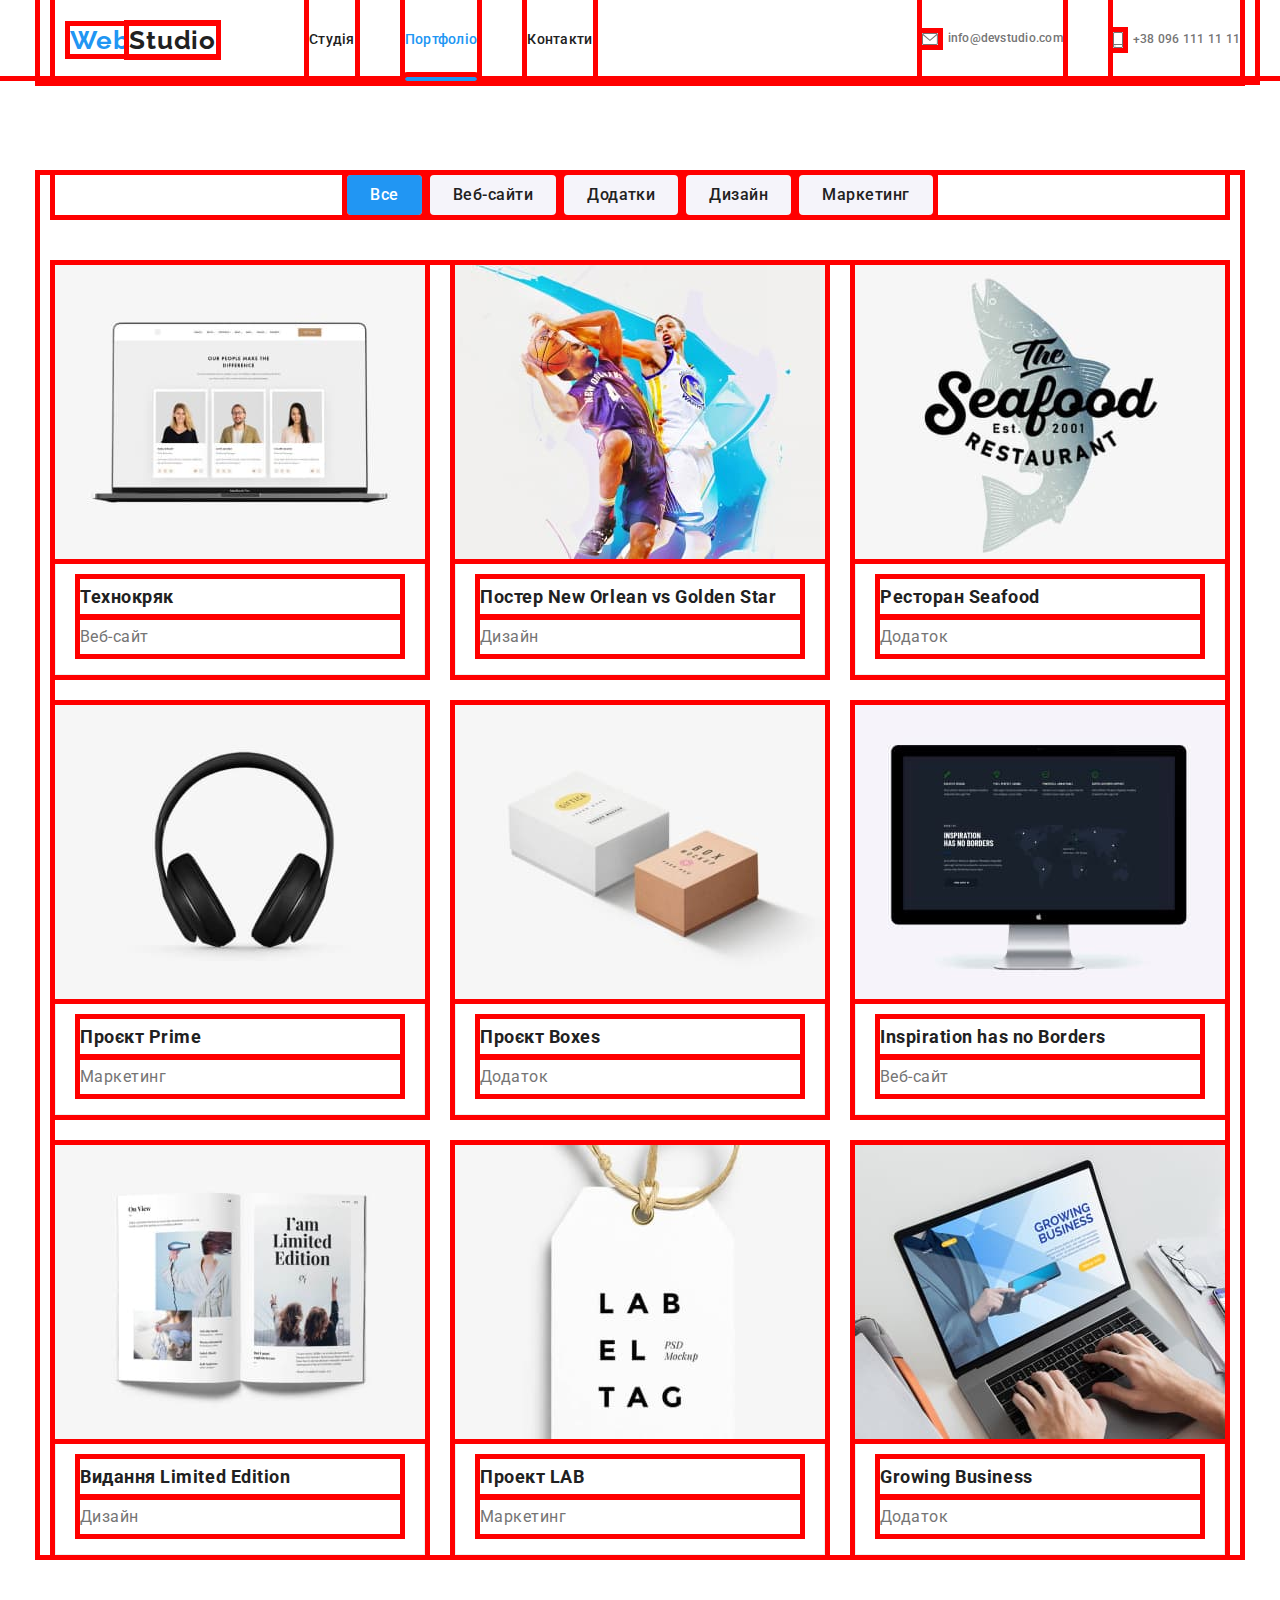
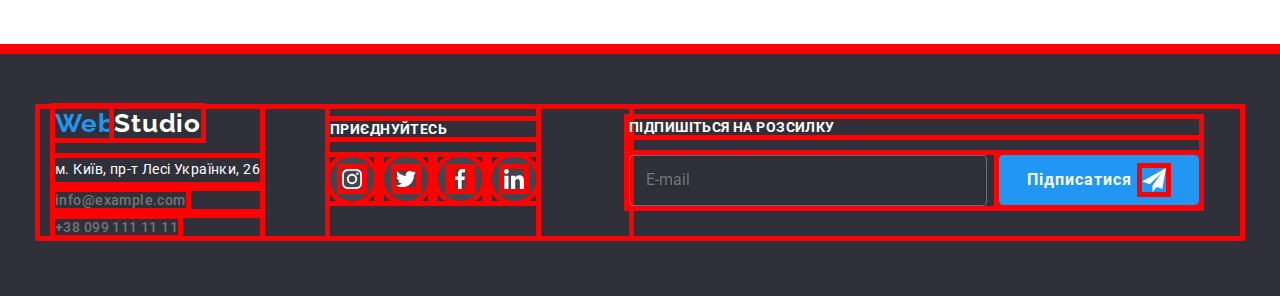
==== portfolio.html @ 0d98d041 "styles" ====
<!DOCTYPE html>
<html lang="uk">

<head>
  <meta charset="UTF-8" />
  <meta http-equiv="X-UA-Compatible" content="IE=edge" />
  <meta name="viewport" content="width=device-width, initial-scale=1.0" />
  <title>Portfolio</title>
  <link href="https://fonts.googleapis.com/css2?family=Raleway:wght@700&family=Roboto:wght@400;500;700;900&display=swap"
    rel="stylesheet" />
  <link rel="stylesheet"
    href="https://cdnjs.cloudflare.com/ajax/libs/modern-normalize/1.1.0/modern-normalize.min.css" />
  <link rel="stylesheet" href="./css/main.min.css" />
</head>

<body>
  <header class="header">
    <div class="header__container ">
      <a class="header__logo" href="/">Web<span class="header__logo header__logo--styles">Studio</span></a>
      <nav class="nav">
        <ul class="nav__list">
          <li class="nav__item">
            <a class="nav__link" href="index.html">Студія</a>
          </li>
          <li class="nav__item">
            <a class="nav__link nav__link--current" href="portfolio.html"> Портфоліо</a>
          </li>
          <li class="nav__item"><a class="nav__link" href="#">Контакти</a></li>
        </ul>
      </nav>
      <ul class="contacts__list">
        <li class="contacts__item">
          <a class="contacts__link" href="mailto:info@devstudio.com">
            <svg class="contacts__icon-envelope">
              <use href="./images/icons.svg#envelope"></use>
            </svg>
            info@devstudio.com</a>
        </li>
        <li class="contacts__item">
          <a class="contacts__link" href="tel:+380961111111">
            <svg class="contacts__icon-smartphone">
              <use href="./images/icons.svg#smartphone"></use>
            </svg>+38 096 111 11 11</a>
        </li>
      </ul>
    </div>
  </header>
  <main>
    <!-- portfolio -->
    <section class="portfolio ">
      <div class="portfolio__container">
        <h1 class="visually-hidden">portfolio</h1>
        <ul class="portfolio-btn__list">
          <li class="portfolio-btn__item">
            <button class="portfolio-btn portfolio-btn--current" type="button">Все</button>
          </li>
          <li class="portfolio-btn__item">
            <button class="portfolio-btn" type="button">Веб-сайти</button>
          </li>
          <li class="portfolio-btn__item">
            <button class="portfolio-btn" type="button">Додатки</button>
          </li>
          <li class="portfolio-btn__item">
            <button class="portfolio-btn" type="button">Дизайн</button>
          </li>
          <li class="portfolio-btn__item">
            <button class="portfolio-btn" type="button">Маркетинг</button>
          </li>
        </ul>

        <ul class="portfolio__group">
          <li class="portfolio__bg">
            <div class="overlay">
              <img class="overlay__img" src="images/portfolio/1.jpg" alt="website layout" width="370" height="294" />
              <p class="overlay__text">Ресурс пропонує комплексні пропозиції з різним рівнем функціоналу та сервісів.
                Все
                це дозволить
                відвідувачу отримати
                вичерпні відомості про компанію чи приватну особу.</p>
            </div>
            <div class="portfolio__wrapper">
              <h2 class="portfolio__title">Технокряк</h2>
              <p class="portfolio__subtitle">Веб-сайт</p>
            </div>
          </li>
          <li class="portfolio__bg">
            <div class="overlay">
              <img class="overlay__img" src="images/portfolio/2.jpg" alt="website layout" width="370" height="294" />
              <p class="overlay__text">Ресурс пропонує комплексні пропозиції з різним рівнем функціоналу та сервісів.
                Все
                це дозволить
                відвідувачу отримати
                вичерпні відомості про компанію чи приватну особу.</p>
            </div>
            <div class="portfolio__wrapper">
              <h2 class="portfolio__title">Постер New Orlean vs Golden Star</h2>
              <p class="portfolio__subtitle">Дизайн</p>
            </div>
          </li>
          <li class="portfolio__bg">
            <div class="overlay">
              <img class="overlay__img" src="images/portfolio/3.jpg" alt="website layout" width="370" height="294" />
              <p class="overlay__text">Ресурс пропонує комплексні пропозиції з різним рівнем функціоналу та сервісів.
                Все
                це дозволить
                відвідувачу отримати
                вичерпні відомості про компанію чи приватну особу.</p>
            </div>
            <div class="portfolio__wrapper">
              <h2 class="portfolio__title">Ресторан Seafood</h2>
              <p class="portfolio__subtitle">Додаток</p>
            </div>
          </li>
          <li class="portfolio__bg">
            <div class="overlay">
              <img class="overlay__img" src="images/portfolio/4.jpg" alt="website layout" width="370" height="294" />
              <p class="overlay__text">Ресурс пропонує комплексні пропозиції з різним рівнем функціоналу та сервісів.
                Все
                це дозволить
                відвідувачу отримати
                вичерпні відомості про компанію чи приватну особу.</p>
            </div>

            <div class="portfolio__wrapper">
              <h2 class="portfolio__title">Проєкт Prime</h2>
              <p class="portfolio__subtitle">Маркетинг</p>
            </div>
          </li>
          <li class="portfolio__bg">
            <div class="overlay">
              <img class="overlay__img" src="images/portfolio/5.jpg" alt="website layout" width="370" height="294" />
              <p class="overlay__text">Ресурс пропонує комплексні пропозиції з різним рівнем функціоналу та сервісів.
                Все
                це дозволить
                відвідувачу отримати
                вичерпні відомості про компанію чи приватну особу.</p>
            </div>
            <div class="portfolio__wrapper">
              <h2 class="portfolio__title">Проєкт Boxes</h2>
              <p class="portfolio__subtitle">Додаток</p>
            </div>
          </li>
          <li class="portfolio__bg">
            <div class="overlay">
              <img class="overlay__img" src="images/portfolio/6.jpg" alt="website layout" width="370" height="294" />
              <p class="overlay__text">Ресурс пропонує комплексні пропозиції з різним рівнем функціоналу та сервісів.
                Все
                це дозволить
                відвідувачу отримати
                вичерпні відомості про компанію чи приватну особу.</p>
            </div>
            <div class="portfolio__wrapper">
              <h2 class="portfolio__title">Inspiration has no Borders</h2>
              <p class="portfolio__subtitle">Веб-сайт</p>
            </div>
          </li>
          <li class="portfolio__bg">
            <div class="overlay">
              <img class="overlay__img" src="images/portfolio/7.jpg" alt="website layout" width="370" height="294" />
              <p class="overlay__text">Ресурс пропонує комплексні пропозиції з різним рівнем функціоналу та сервісів.
                Все
                це дозволить
                відвідувачу отримати
                вичерпні відомості про компанію чи приватну особу.</p>
            </div>
            <div class="portfolio__wrapper">
              <h2 class="portfolio__title">Видання Limited Edition</h2>
              <p class="portfolio__subtitle">Дизайн</p>
            </div>
          </li>
          <li class="portfolio__bg">
            <div class="overlay">
              <img class="overlay__img" src="images/portfolio/8.jpg" alt="website layout" width="370" height="294" />
              <p class="overlay__text">Ресурс пропонує комплексні пропозиції з різним рівнем функціоналу та сервісів.
                Все
                це дозволить
                відвідувачу отримати
                вичерпні відомості про компанію чи приватну особу.</p>
            </div>
            <div class="portfolio__wrapper">
              <h2 class="portfolio__title">Проект LAB</h2>
              <p class="portfolio__subtitle">Маркетинг</p>
            </div>
          </li>
          <li class="portfolio__bg">
            <div class="overlay">
              <img class="overlay__img" src="images/portfolio/9.jpg" alt="website layout" width="370" height="294" />
              <p class="overlay__text">Ресурс пропонує комплексні пропозиції з різним рівнем функціоналу та сервісів.
                Все
                це дозволить
                відвідувачу отримати
                вичерпні відомості про компанію чи приватну особу.</p>
            </div>
            <div class="portfolio__wrapper">
              <h2 class="portfolio__title">Growing Business</h2>
              <p class="portfolio__subtitle">Додаток</p>
            </div>
          </li>
        </ul>
      </div>
    </section>
  </main>
  <!-- footer -->
  <footer class="footer">
    <div class="footer__container">
      <div class="footer__tablet">
        <div class="footer__group">
          <a class="footer__logo" href="/">Web<span class="footer__logo footer__logo--styles">Studio</span></a>

          <address class="footer__address">м. Київ, пр-т Лесі Українки, 26</address>

          <ul class="footer-contacts__list">
            <li class="footer-contacts__item">
              <a class="footer-contacts__link" href="mailto:info@example.com">info@example.com</a>
            </li>
            <li class="footer-contacts__item">
              <a class="footer-contacts__link" href="tel:+380991111111">+38 099 111 11 11</a>
            </li>
          </ul>
        </div>

        <div class="footer__socials-group">
          <h2 class="footer__socials-title">приєднуйтесь</h2>

          <ul class="footer-socials__list">
            <li class="footer-socials__item">
              <a class="footer-social__link" href="" target="_blank" rel="noopener noreferrer" aria-label="instagram">
                <svg class="footer-social__icon">
                  <use href="./images/icons.svg#instagram"></use>
                </svg></a>
            </li>
            <li class="footer-socials__item">
              <a class="footer-social__link" href="" target="_blank" rel="noopener noreferrer" aria-label="twitter"><svg
                  class="footer-social__icon">
                  <use href="./images/icons.svg#twitter"></use>
                </svg></a>
            </li>
            <li class="footer-socials__item">
              <a class="footer-social__link" href="" target="_blank" rel="noopener noreferrer" aria-label="facebook">
                <svg class="footer-social__icon">
                  <use href="./images/icons.svg#facebook"></use>
                </svg></a>
            </li>
            <li class="footer-socials__item">
              <a class="footer-social__link" href="" target="_blank" rel="noopener noreferrer" aria-label="linkedin">
                <svg class="footer-social__icon">
                  <use href="./images/icons.svg#linkedin"></use>
                </svg></a>
            </li>
          </ul>
        </div>
      </div>
      <!-- footer-form-group -->
      <div class="footer-form__group">
        <h2 class="footer-form__title">Підпишіться на розсилку</h2>
        <form class="footer-form">
          <input class="footer-form__email" type="text" placeholder="E-mail">
          <div class="footer-form-btn__tablet">
            <button class="footer-form__btn" type="submit">Підписатися <svg class="footer-form__btn-icon">
                <use href="./images/icons.svg#send"></use>
              </svg></button>
          </div>
        </form>
      </div>
    </div>
  </footer>
  <script src="./js/modal.js"></script>
  <!-- <script src="./js/mobile-menu.js"></script> -->
</body>

</html>
---- css/main.min.css ----
:root{--main-font: "Roboto", sans-serif;--secondary-font: "Raleway", sans-serif;--white-color: #fff;--main-txt-color: #212121;--accent-color: #2196f3;--grey-color: #757575;--darkblue-background-color: #2f303a;--lightdrey-background-color: #f5f4fa;--border-color: #ececec;--border-cart-color: #eeeeee;--btn-background-color: #188ce8;--animation-hover: 250ms cubic-bezier(0.4, 0, 0.2, 1)}.visually-hidden{position:absolute;white-space:nowrap;width:1px;height:1px;overflow:hidden;border:0;padding:0;clip:rect(0 0 0 0);-webkit-clip-path:inset(50%);clip-path:inset(50%);margin:-1px}@-webkit-keyframes move{0%{-webkit-transform:translatex(-600px);transform:translatex(-600px)}100%{-webkit-transform:translatex(0);transform:translatex(0)}}@keyframes move{0%{-webkit-transform:translatex(-600px);transform:translatex(-600px)}100%{-webkit-transform:translatex(0);transform:translatex(0)}}@-webkit-keyframes animateY{0%{opacity:.5;-webkit-transform:translateY(-220px);transform:translateY(-220px)}50%{opacity:.7;-webkit-transform:translateY(-5px);transform:translateY(-5px)}100%{opacity:1;-webkit-transform:translateY(0);transform:translateY(0)}}@keyframes animateY{0%{opacity:.5;-webkit-transform:translateY(-220px);transform:translateY(-220px)}50%{opacity:.7;-webkit-transform:translateY(-5px);transform:translateY(-5px)}100%{opacity:1;-webkit-transform:translateY(0);transform:translateY(0)}}@-webkit-keyframes fade-in{0%{opacity:.3;-webkit-transform:translateY(300px) scale(0.3);transform:translateY(300px) scale(0.3)}100%{opacity:1;-webkit-transform:translatey(0) scale(1);transform:translatey(0) scale(1)}}@keyframes fade-in{0%{opacity:.3;-webkit-transform:translateY(300px) scale(0.3);transform:translateY(300px) scale(0.3)}100%{opacity:1;-webkit-transform:translatey(0) scale(1);transform:translatey(0) scale(1)}}@media screen and (min-width: 480px){.portfolio,.clients,.team,.cart,.feature,.hero{padding:60px 0}}@media screen and (min-width: 768px){.portfolio,.clients,.team,.cart,.feature,.hero{padding:60px 0}}@media screen and (min-width: 1200px){.portfolio,.clients,.team,.cart,.feature,.hero{padding:94px 0}}.portfolio__container,.footer__container,.clients__container,.team__container,.cart__container,.feature__container,.hero__container,.header__container,.header{margin:0 auto;padding:0 15px}@media screen and (min-width: 480px){.portfolio__container,.footer__container,.clients__container,.team__container,.cart__container,.feature__container,.hero__container,.header__container,.header{width:480px}}@media screen and (min-width: 768px){.portfolio__container,.footer__container,.clients__container,.team__container,.cart__container,.feature__container,.hero__container,.header__container,.header{width:768px}}@media screen and (min-width: 1200px){.portfolio__container,.footer__container,.clients__container,.team__container,.cart__container,.feature__container,.hero__container,.header__container,.header{width:1200px}}body{font-family:var(--main-font);color:var(--main-txt-color);margin:0}.no-scroll{overflow:hidden}html{-webkit-box-sizing:border-box;box-sizing:border-box}*,*::before,*::after{-webkit-box-sizing:inherit;box-sizing:inherit;outline:5px solid red}h1,h2,h3,h4,h5,h6,p,ul{margin:0;padding:0}ul{list-style-type:none}.hero__btn{display:inline-block;padding:10px 24px;font-family:inherit;line-height:1.6;font-weight:700;font-size:16px;letter-spacing:.06em;cursor:pointer;border:1px solid rgba(0,0,0,0);border-radius:4px;background-color:var(--accent-color);color:var(--white-color);-webkit-transition:background-color var(--animation-hover),color var(--animation-hover);transition:background-color var(--animation-hover),color var(--animation-hover)}.hero__btn:hover,.hero__btn:focus{background-color:var(--btn-background-color);color:var(--white-color)}@media screen and (min-width: 1200px){.hero__btn{padding:10px 32px}}@media screen and (min-width: 768px)and (max-width: 1200px){.footer-form__group{max-width:450px;text-align:center;margin:0 auto}}@media screen and (min-width: 1200px){.footer-form__group{margin:0}}@media screen and (min-width: 450px)and (max-width: 768px){.footer-form__group{text-align:center}}.footer-form__title{font-weight:700;font-size:14px;line-height:1.1428571429;letter-spacing:.03em;text-transform:uppercase;color:var(--white-color);margin-bottom:20px}@media screen and (min-width: 1200px){.footer-form{display:-webkit-box;display:-ms-flexbox;display:flex}}.footer-form__email{margin-bottom:20px;min-width:450px;min-height:50px;padding:15px 16px;border:none;border:1px solid rgba(255,255,255,.3);-webkit-filter:drop-shadow(0px 4px 4px rgba(0, 0, 0, 0.15));filter:drop-shadow(0px 4px 4px rgba(0, 0, 0, 0.15));border-radius:4px;background-color:rgba(0,0,0,0);outline:rgba(0,0,0,0)}@media screen and (min-width: 1200px){.footer-form__email{margin:0 12px 0 0}}@media screen and (min-width: 1200px){.footer-form__email{min-width:358px}}.footer-form__btn{font-weight:700;font-size:16px;line-height:1.875;display:-webkit-inline-box;display:-ms-inline-flexbox;display:inline-flex;-webkit-box-align:center;-ms-flex-align:center;align-items:center;letter-spacing:.06em;color:var(--white-color);min-width:200px;min-height:50px;padding:10px 28px;background-color:var(--accent-color);border:none;-webkit-box-shadow:0px 4px 4px rgba(0,0,0,.15);box-shadow:0px 4px 4px rgba(0,0,0,.15);border-radius:4px}.footer-form__btn-icon{margin-left:10px;width:24px;height:24px;fill:var(--white-color)}.backdrop{position:fixed;top:0;left:0;z-index:1000;display:-webkit-box;display:-ms-flexbox;display:flex;-webkit-box-align:center;-ms-flex-align:center;align-items:center;-webkit-box-pack:center;-ms-flex-pack:center;justify-content:center;width:100%;height:100%;background-color:rgba(0,0,0,.2);-webkit-transition:opacity var(--animation-hover),visibility var(--animation-hover);transition:opacity var(--animation-hover),visibility var(--animation-hover)}.backdrop.is-hidden{opacity:0;visibility:hidden;pointer-events:none}.modal{display:block;position:absolute;padding:40px 39px 40px 41px;top:50%;left:50%;-webkit-transform:translate(-50%, -50%);transform:translate(-50%, -50%);width:528px;min-height:581px;background-color:#fff;-webkit-box-shadow:0px 1px 3px rgba(0,0,0,.12),0px 1px 1px rgba(0,0,0,.14),0px 2px 1px rgba(0,0,0,.2);box-shadow:0px 1px 3px rgba(0,0,0,.12),0px 1px 1px rgba(0,0,0,.14),0px 2px 1px rgba(0,0,0,.2);border-radius:4px;opacity:1;-webkit-transition:opacity var(--animation-hover),-webkit-transform var(--animation-hover);transition:opacity var(--animation-hover),-webkit-transform var(--animation-hover);transition:transform var(--animation-hover),opacity var(--animation-hover);transition:transform var(--animation-hover),opacity var(--animation-hover),-webkit-transform var(--animation-hover)}.backdrop.is-hidden .modal{opacity:0;-webkit-transform:translate(-50%, -50%) scale(0.5);transform:translate(-50%, -50%) scale(0.5)}.modal-btn{position:absolute;top:8px;right:8px;cursor:pointer;border-radius:50%;background-color:rgba(0,0,0,0);border:1px solid rgba(0,0,0,.1);width:30px;height:30px;padding:0;display:-webkit-box;display:-ms-flexbox;display:flex;-webkit-box-align:center;-ms-flex-align:center;align-items:center;-webkit-box-pack:center;-ms-flex-pack:center;justify-content:center}.modal-btn__icon{width:18px;height:18px;-webkit-transition:fill var(--animation-hover);transition:fill var(--animation-hover)}.modal-btn__icon:hover,.modal-btn__icon:focus{fill:#2196f3}.register-form{text-align:center}.register-form__title{display:block;margin-bottom:12px;text-align:center;font-weight:700;font-size:20px;line-height:1.15;letter-spacing:.03em;color:inherit}.register-form__group{margin-bottom:20px}.register-form__wrap{display:block;position:relative}.register-form__wrap:not(:last-child){margin-bottom:10px}.register-form__label{display:block;text-align:left;margin-bottom:4px;font-weight:400;font-size:12px;line-height:1.1666666667;letter-spacing:.01em;color:var(--grey-color)}.register-form__input,.register-form__message{height:40px;width:100%;padding:15px;padding-left:42px;outline:rgba(0,0,0,0);border:1px solid rgba(33,33,33,.2);border-radius:4px;-webkit-transition:border-color var(--animation-hover);transition:border-color var(--animation-hover)}.register-form__input:hover,.register-form__input:focus,.register-form__message:hover,.register-form__message:focus{border-color:var(--accent-color)}.register-form__message{resize:none;height:120px;padding:12px 16px;-webkit-transition:border-color var(--animation-hover);transition:border-color var(--animation-hover)}.register-form__message::-webkit-input-placeholder{font-weight:400;font-size:12px;line-height:1.1666666667;letter-spacing:.01em;color:rgba(117,117,117,.5)}.register-form__message::-moz-placeholder{font-weight:400;font-size:12px;line-height:1.1666666667;letter-spacing:.01em;color:rgba(117,117,117,.5)}.register-form__message:-ms-input-placeholder{font-weight:400;font-size:12px;line-height:1.1666666667;letter-spacing:.01em;color:rgba(117,117,117,.5)}.register-form__message::-ms-input-placeholder{font-weight:400;font-size:12px;line-height:1.1666666667;letter-spacing:.01em;color:rgba(117,117,117,.5)}.register-form__message::placeholder{font-weight:400;font-size:12px;line-height:1.1666666667;letter-spacing:.01em;color:rgba(117,117,117,.5)}.register-form__icon{position:absolute;bottom:11px;left:15px;display:-webkit-box;display:-ms-flexbox;display:flex;-webkit-box-align:center;-ms-flex-align:center;align-items:center;-webkit-box-pack:center;-ms-flex-pack:center;justify-content:center;-webkit-transition:fill var(--animation-hover);transition:fill var(--animation-hover)}.register-form__input:hover+.register-form__icon,.register-form__input:focus+.register-form__icon{fill:var(--accent-color)}.register-form__agreement{margin-bottom:30px;display:-webkit-box;display:-ms-flexbox;display:flex;-webkit-box-align:center;-ms-flex-align:center;align-items:center;-webkit-box-pack:center;-ms-flex-pack:center;justify-content:center}.register-checkbox:checked+.register-checkbox__icon .register-icon__uncheck{opacity:0;-webkit-transition:opacity var(--animation-hover);transition:opacity var(--animation-hover)}.register-checkbox__icon{margin-right:8px;-webkit-transition:background-color var(--animation-hover);transition:background-color var(--animation-hover)}.register-checkbox:checked+.register-checkbox__icon{background-color:var(--accent-color)}.register-icon__check{opacity:0;fill:var(--white-color);-webkit-transition:opacity var(--animation-hover);transition:opacity var(--animation-hover)}.register-checkbox:checked+.register-checkbox__icon .register-icon__check{opacity:1}.register-checkbox:checked .register-checkbox__icon{background-color:var(--accent-color)}.register-checkbox__text{font-weight:400;font-size:14px;line-height:1.7142857143;letter-spacing:.03em;color:var(--grey-color);-webkit-user-select:none;-moz-user-select:none;-ms-user-select:none;user-select:none}.register-checkbox__link{color:#2196f3;text-underline-position:under}.register-form__btn{display:-webkit-inline-box;display:-ms-inline-flexbox;display:inline-flex;-webkit-box-align:center;-ms-flex-align:center;align-items:center;padding:10px 52px;font-weight:700;font-size:16px;line-height:1.875;letter-spacing:.06em;cursor:pointer;border:none;-webkit-box-shadow:0px 4px 4px rgba(0,0,0,.15);box-shadow:0px 4px 4px rgba(0,0,0,.15);border-radius:4px;background-color:var(--accent-color);color:var(--white-color)}.register-form__btn:hover,.register-form__btn:focus{background-color:var(--btn-background-color)}@media screen and (min-width: 738px){.nav{margin-left:88px}}@media screen and (min-width: 1200px){.nav{margin-left:93px}}.nav__list{display:none}@media screen and (min-width: 738px){.nav__list{display:-webkit-box;display:-ms-flexbox;display:flex}}.nav__item+.nav__item{margin-left:50px}.nav__link{display:block;padding:32px 0;text-decoration:none;font-weight:500;font-size:40px;line-height:1.1;letter-spacing:.02em;-webkit-transition:color var(--animation-hover);transition:color var(--animation-hover);color:var(--main-txt-color);position:relative}.nav__link:hover,.nav__link:focus{color:var(--accent-color)}.nav__link::after{content:"";display:block;position:absolute;bottom:-1px;width:100%;background-color:var(--accent-color);border-radius:2px;height:4px;opacity:0;-webkit-transition:opacity var(--animation-hover);transition:opacity var(--animation-hover)}.nav__link:hover:after{opacity:1}@media screen and (min-width: 738px){.nav__link{font-size:14px}}.nav__link--current{color:var(--accent-color)}.nav__link.nav__link--current::after{opacity:1}.header{border-bottom:1px solid var(--border-color)}@media screen and (min-width: 738px)and (max-width: 1200px){.header{margin:0;padding:0}}.header__container{display:-webkit-box;display:-ms-flexbox;display:flex;-webkit-box-align:center;-ms-flex-align:center;align-items:center}.header__logo{font-weight:700;text-decoration:none;font-family:var(--secondary-font);font-size:24px;line-height:1.1;letter-spacing:.03em;color:var(--accent-color)}@media screen and (min-width: 1200px){.header__logo{font-size:26px}}.header__logo--styles{font-style:var(--secondary-font);font-size:26px;line-height:1.1;letter-spacing:.03em;color:var(--main-txt-color)}@media screen and (min-width: 450px)and (max-width: 1200px){.contacts__list{display:none}}@media screen and (min-width: 738px)and (max-width: 1200px){.contacts__list{max-width:138px;display:block}}@media screen and (min-width: 1200px){.contacts__list{display:-webkit-box;display:-ms-flexbox;display:flex;margin-left:auto}}.contacts__list .contacts__link{-webkit-box-align:center;-ms-flex-align:center;align-items:center;display:-webkit-box;display:-ms-flexbox;display:flex;font-weight:500;font-size:12px;line-height:1.1;letter-spacing:.02em;text-decoration:none;color:var(--grey-color);-webkit-transition:color var(--animation-hover);transition:color var(--animation-hover)}@media screen and (min-width: 1200px){.contacts__list .contacts__link{padding:32px 0}}@media screen and (min-width: 768px){.contacts__link{font-size:12px}}@media screen and (min-width: 1200px){.contacts__link{font-size:14px}}.contacts__item:not(:last-child){margin-right:50px}.contacts__link:hover,.contacts__link:focus{color:var(--accent-color)}.contacts__icon-envelope{width:16px;height:12px;fill:currentColor;margin-right:10px;-webkit-transition:fill var(--animation-hover);transition:fill var(--animation-hover)}.contacts__icon-smartphone{width:10px;height:16px;fill:currentColor;margin-right:10px;-webkit-transition:fill var(--animation-hover);transition:fill var(--animation-hover)}.contacts__icon-envelope:hover,.contacts__icon-smartphone:hover,.contacts__icon-envelope:focus,.contacts__icon-smartphone:focus{fill:var(--accent-color)}.hero{padding-top:118px;padding-bottom:118px;text-align:center;background-color:var(--darkblue-background-color);background-image:-webkit-gradient(linear, left top, right top, from(rgba(47, 48, 58, 0.4)), to(rgba(47, 48, 58, 0.4))),url("../images/hero/Img-10-2.jpg");background-image:linear-gradient(to right, rgba(47, 48, 58, 0.4), rgba(47, 48, 58, 0.4)),url("../images/hero/Img-10-2.jpg");max-width:1600px;margin:0 auto;background-repeat:no-repeat;background-size:cover;background-position:center}@media screen and (min-width: 1200px){.hero{padding:200px 0 200px 0}}.hero__title{margin-bottom:30px;font-weight:900;font-size:26px;line-height:1.3;letter-spacing:.06em;text-transform:uppercase;color:var(--white-color);-webkit-animation:move 1500ms linear 100ms 1 both;animation:move 1500ms linear 100ms 1 both}@media screen and (min-width: 1200px){.hero__title{font-size:44px}}.feature{padding-bottom:0}@media screen and (min-width: 738px){.feature__list{display:-webkit-box;display:-ms-flexbox;display:flex;gap:30px}}@media screen and (min-width: 738px)and (max-width: 1200px){.feature__list{display:-webkit-box;display:-ms-flexbox;display:flex;-ms-flex-wrap:wrap;flex-wrap:wrap;gap:30px}}@media screen and (min-width: 738px)and (max-width: 1200px){.feature__item{-ms-flex-preferred-size:calc((100% - 60px)/2);flex-basis:calc((100% - 60px)/2)}}.feature__title{margin-bottom:10px}.feature-block{display:-webkit-box;display:-ms-flexbox;display:flex;height:120px;background-color:var(--lightdrey-background-color);-webkit-box-pack:center;-ms-flex-pack:center;justify-content:center;-webkit-box-align:center;-ms-flex-align:center;align-items:center;border-radius:4px;margin-bottom:30px}.feature-block__icon{margin:0;width:70px;height:70px}.feature__title{font-weight:700;text-transform:uppercase;font-size:14px;line-height:1.1;letter-spacing:.03em}.feature__text{font-size:14px;line-height:1.7;letter-spacing:.03em;color:var(--grey-color)}@media screen and (min-width: 450px)and (max-width: 1200px){.cart{display:none}}.cart__title{text-align:center;margin-bottom:50px;font-weight:700;font-size:36px;line-height:1.1;letter-spacing:.03em;-webkit-animation:move 1500ms linear 100ms 1 both;animation:move 1500ms linear 100ms 1 both}.cart__list{display:-webkit-box;display:-ms-flexbox;display:flex;gap:30px}.cart__item{position:relative;-webkit-animation:fade-in 1500ms ease 100ms 1 alternate both;animation:fade-in 1500ms ease 100ms 1 alternate both}.cart__img{display:block}.cart__label{font-weight:700;font-size:14px;line-height:1.1428571429;text-align:center;letter-spacing:.03em;text-transform:uppercase;display:-webkit-box;display:-ms-flexbox;display:flex;-webkit-box-align:center;-ms-flex-align:center;align-items:center;-webkit-box-pack:center;-ms-flex-pack:center;justify-content:center;position:absolute;bottom:3px;background-color:rgba(47,48,58,.8);color:#fff;width:100%;padding:27px 107px;-webkit-animation:animateY 5000ms ease 500ms 1 alternate both;animation:animateY 5000ms ease 500ms 1 alternate both}.team{background-color:var(--lightdrey-background-color)}.team__title{text-align:center;margin-bottom:30px;font-weight:700;font-size:28px;line-height:1.1;letter-spacing:.03em;-webkit-animation:move 1500ms linear 100ms 1 both;animation:move 1500ms linear 100ms 1 both}@media screen and (min-width: 1200px){.team__title{font-size:36px;margin-bottom:50px}}@media screen and (min-width: 768px){.team__list{display:-webkit-box;display:-ms-flexbox;display:flex;gap:30px}}@media screen and (min-width: 768px)and (max-width: 1200px){.team__list{display:-webkit-box;display:-ms-flexbox;display:flex;-ms-flex-wrap:wrap;flex-wrap:wrap;gap:30px}}.team__item{background-color:var(--white-color);text-align:center;border-radius:0px 0px 4px 4px;-webkit-box-shadow:0px 1px 3px rgba(0,0,0,.12),0px 1px 1px rgba(0,0,0,.14),0px 2px 1px rgba(0,0,0,.2);box-shadow:0px 1px 3px rgba(0,0,0,.12),0px 1px 1px rgba(0,0,0,.14),0px 2px 1px rgba(0,0,0,.2);-webkit-animation:fade-in 1500ms ease 100ms 1 alternate both;animation:fade-in 1500ms ease 100ms 1 alternate both}@media screen and (min-width: 768px)and (max-width: 1200px){.team__item{-ms-flex-preferred-size:calc((100% - 60px)/2);flex-basis:calc((100% - 60px)/2)}}.team__img{display:block}.team__wrapper{padding:30px 0}.team__name{margin-bottom:10px;font-weight:500;font-size:16px;line-height:1.1;letter-spacing:.03em}.team__profession{font-size:16px;line-height:1.1;letter-spacing:.03em;color:var(--grey-color);margin-bottom:16px}.social{display:-webkit-box;display:-ms-flexbox;display:flex;-webkit-box-pack:center;-ms-flex-pack:center;justify-content:center}.social__item:not(:last-child){margin-right:10px}.social__link{width:44px;height:44px;border-radius:50%;display:-webkit-box;display:-ms-flexbox;display:flex;-webkit-box-align:center;-ms-flex-align:center;align-items:center;-webkit-box-pack:center;-ms-flex-pack:center;justify-content:center;color:#afb1b8;-webkit-transition:background-color var(--animation-hover),color var(--animation-hover);transition:background-color var(--animation-hover),color var(--animation-hover)}.social__link:hover,.social__link:focus{background-color:var(--accent-color);color:var(--white-color)}.social__icon{width:20px;height:20px;fill:currentColor}.clients__title{text-align:center;margin-bottom:30px;font-weight:700;font-size:28px;line-height:1.1;letter-spacing:.03em;-webkit-animation:move 1500ms linear 100ms 1 both;animation:move 1500ms linear 100ms 1 both}@media screen and (min-width: 1200px){.clients__title{font-size:36px;margin-bottom:50px}}.clients__list{display:-webkit-box;display:-ms-flexbox;display:flex;-ms-flex-wrap:wrap;flex-wrap:wrap;gap:30px}@media screen and (min-width: 1200px){.clients__list{display:-webkit-box;display:-ms-flexbox;display:flex;gap:30px}}@media screen and (min-width: 450px)and (max-width: 1200px){.clients__list{display:-webkit-box;display:-ms-flexbox;display:flex;-ms-flex-wrap:wrap;flex-wrap:wrap;gap:30px}}.clients__item{border-radius:4px;-webkit-animation:fade-in 1500ms ease 100ms 1 alternate both;animation:fade-in 1500ms ease 100ms 1 alternate both}@media screen and (min-width: 450px)and (max-width: 1200px){.clients__item{-ms-flex-preferred-size:calc((100% - 60px)/2);flex-basis:calc((100% - 60px)/2)}}.clients__logo{border:1px solid #afb1b8;border-radius:4px;display:-webkit-box;display:-ms-flexbox;display:flex;-webkit-box-align:center;-ms-flex-align:center;align-items:center;-webkit-box-pack:center;-ms-flex-pack:center;justify-content:center;width:210px;height:92px;-webkit-transform:translatex(0);transform:translatex(0);-webkit-transition-property:-webkit-transform;transition-property:-webkit-transform;transition-property:transform;transition-property:transform, -webkit-transform;-webkit-transition-duration:2000ms;transition-duration:2000ms;-webkit-transition:border-color var(--animation-hover),fill var(--animation-hover);transition:border-color var(--animation-hover),fill var(--animation-hover)}@media screen and (min-width: 768px){.clients__logo{width:226px}}@media screen and (min-width: 1200px){.clients__logo{width:170px}}.clients__logo:hover,.clients__logo:focus{border-color:var(--accent-color)}.clients__icon{width:106px;height:60px;fill:#afb1b8;-webkit-transition:fill var(--animation-hover);transition:fill var(--animation-hover)}.clients__logo:hover .clients__icon,.clients__logo:focus .clients__icon{fill:var(--accent-color)}.footer{padding:60px 0;background-color:var(--darkblue-background-color)}.footer__container{-webkit-box-align:baseline;-ms-flex-align:baseline;align-items:baseline}@media screen and (min-width: 1200px){.footer__container{display:-webkit-box;display:-ms-flexbox;display:flex}}.footer__group{margin-bottom:60px}@media screen and (min-width: 1200px){.footer__group{margin-right:70px;margin-bottom:0}}.footer__tablet{margin-bottom:72px}@media screen and (min-width: 768px){.footer__tablet{display:-webkit-box;display:-ms-flexbox;display:flex}}@media screen and (min-width: 768px)and (max-width: 1200px){.footer__tablet{margin-left:76px;margin-right:101px;margin-bottom:60px}}@media screen and (min-width: 1200px){.footer__tablet{margin-bottom:0}}@media screen and (min-width: 450px)and (max-width: 768px){.footer__tablet{text-align:center}}.footer__logo{font-weight:700;text-decoration:none;font-family:var(--secondary-font);font-size:26px;line-height:1.1;letter-spacing:.03em;color:var(--accent-color)}.footer__logo--styles{color:var(--white-color)}.footer__address{margin-top:20px;font-style:normal;font-size:14px;line-height:1.7;letter-spacing:.03em;color:var(--white-color)}.footer-contacts__list{margin-left:auto}.footer-contacts__item{margin-top:9px}.footer-contacts__link{font-weight:500;font-size:14px;line-height:1.1;letter-spacing:.03em;text-decoration:none;color:var(--grey-color);-webkit-transition:color var(--animation-hover);transition:color var(--animation-hover)}.footer-contacts__link:hover,.footer-contacts__link:focus{color:var(--accent-color)}@media screen and (min-width: 768px)and (max-width: 1200px){.footer__socials-group{margin-left:auto;padding-top:5px}}@media screen and (min-width: 1200px){.footer__socials-group{margin-right:93px;padding-top:12px}}.footer__socials-title{font-weight:700;font-size:14px;line-height:1.1428571429;letter-spacing:.03em;padding:0;margin-bottom:20px;text-transform:uppercase;color:var(--white-color)}.footer-socials__list{display:-webkit-box;display:-ms-flexbox;display:flex;gap:10px;-webkit-box-align:center;-ms-flex-align:center;align-items:center;-webkit-box-pack:center;-ms-flex-pack:center;justify-content:center;display:flex}.footer-socials__item{display:-webkit-box;display:-ms-flexbox;display:flex}@media screen and (min-width: 450px)and (max-width: 1200px){.footer-socials__item:not(:last-child){margin-right:10px}}.footer-social__link{width:44px;height:44px;border-radius:50%;display:-webkit-box;display:-ms-flexbox;display:flex;-webkit-box-align:center;-ms-flex-align:center;align-items:center;-webkit-box-pack:center;-ms-flex-pack:center;justify-content:center;color:#fff;background-color:rgba(255,255,255,.1);-webkit-transition:background-color var(--animation-hover),color var(--animation-hover);transition:background-color var(--animation-hover),color var(--animation-hover)}.footer-social__link:hover,.footer-social__link:focus{background-color:var(--accent-color);color:var(--white-color)}.footer-social__icon{width:20px;height:20px;fill:currentColor}.portfolio-btn__list{-webkit-box-pack:center;-ms-flex-pack:center;justify-content:center;margin-bottom:50px;display:-webkit-box;display:-ms-flexbox;display:flex;gap:8px}.portfolio-btn{display:inline-block;padding:6px 22px;font-weight:500;font-family:inherit;font-size:16px;line-height:1.6;letter-spacing:.03em;color:var(--main-txt-color);background-color:var(--lightdrey-background-color);border:1px solid rgba(0,0,0,0);cursor:pointer;border-radius:4px;-webkit-animation:move 1500ms linear 100ms 1 both;animation:move 1500ms linear 100ms 1 both;-webkit-transition:background-color var(--animation-hover),color var(--animation-hover),-webkit-box-shadow var(--animation-hover);transition:background-color var(--animation-hover),color var(--animation-hover),-webkit-box-shadow var(--animation-hover);transition:background-color var(--animation-hover),color var(--animation-hover),box-shadow var(--animation-hover);transition:background-color var(--animation-hover),color var(--animation-hover),box-shadow var(--animation-hover),-webkit-box-shadow var(--animation-hover)}.portfolio-btn:hover,.portfolio-btn:focus{-webkit-box-shadow:0px 3px 1px rgba(0,0,0,.1),0px 1px 2px rgba(0,0,0,.08),0px 2px 2px rgba(0,0,0,.12);box-shadow:0px 3px 1px rgba(0,0,0,.1),0px 1px 2px rgba(0,0,0,.08),0px 2px 2px rgba(0,0,0,.12);background-color:var(--accent-color);color:var(--white-color)}.portfolio-btn.portfolio-btn--current{background-color:var(--accent-color);color:var(--white-color)}.portfolio__group{display:-webkit-box;display:-ms-flexbox;display:flex;-ms-flex-wrap:wrap;flex-wrap:wrap;gap:30px}.portfolio__bg{-webkit-animation:fade-in 1500ms ease 100ms 1 alternate both;animation:fade-in 1500ms ease 100ms 1 alternate both;-ms-flex-preferred-size:calc((100% - 60px)/3);flex-basis:calc((100% - 60px)/3);-webkit-transition:opacity var(--animation-hover),-webkit-box-shadow var(--animation-hover),-webkit-transform var(--animation-hover);transition:opacity var(--animation-hover),-webkit-box-shadow var(--animation-hover),-webkit-transform var(--animation-hover);transition:box-shadow var(--animation-hover),opacity var(--animation-hover),transform var(--animation-hover);transition:box-shadow var(--animation-hover),opacity var(--animation-hover),transform var(--animation-hover),-webkit-box-shadow var(--animation-hover),-webkit-transform var(--animation-hover)}.portfolio__bg:hover{-webkit-box-shadow:0px 1px 1px rgba(0,0,0,.12),0px 4px 4px rgba(0,0,0,.06),1px 4px 6px rgba(0,0,0,.16);box-shadow:0px 1px 1px rgba(0,0,0,.12),0px 4px 4px rgba(0,0,0,.06),1px 4px 6px rgba(0,0,0,.16)}.overlay{position:relative;overflow:hidden;-webkit-transition:opacity var(--animation-hover),-webkit-transform var(--animation-hover);transition:opacity var(--animation-hover),-webkit-transform var(--animation-hover);transition:transform var(--animation-hover),opacity var(--animation-hover);transition:transform var(--animation-hover),opacity var(--animation-hover),-webkit-transform var(--animation-hover)}.overlay__img{display:block}.overlay__text{display:-webkit-box;display:-ms-flexbox;display:flex;-webkit-box-align:center;-ms-flex-align:center;align-items:center;-webkit-box-pack:center;-ms-flex-pack:center;justify-content:center;padding:63px 24px;font-weight:400;font-size:18px;line-height:1.5555555556;letter-spacing:.03em;background-color:rgba(33,150,243,.9);-webkit-user-select:none;-moz-user-select:none;-ms-user-select:none;user-select:none;color:#fff;top:0;left:0;position:absolute;-webkit-transform:translateY(100%);transform:translateY(100%);opacity:0;-webkit-transition:opacity var(--animation-hover),-webkit-transform var(--animation-hover);transition:opacity var(--animation-hover),-webkit-transform var(--animation-hover);transition:opacity var(--animation-hover),transform var(--animation-hover);transition:opacity var(--animation-hover),transform var(--animation-hover),-webkit-transform var(--animation-hover)}.portfolio__bg:hover .overlay .overlay__text{-webkit-transform:translateY(0);transform:translateY(0);opacity:1}.portfolio__wrapper{padding:20px 24px;border:1px solid var(--border-cart-color);border-top:none}.portfolio__title{margin-bottom:4px;font-weight:700;line-height:2;letter-spacing:.03em;font-size:18px}.portfolio__subtitle{line-height:2.2;font-size:16px;letter-spacing:.03em;color:var(--grey-color)}/*# sourceMappingURL=main.min.css.map */
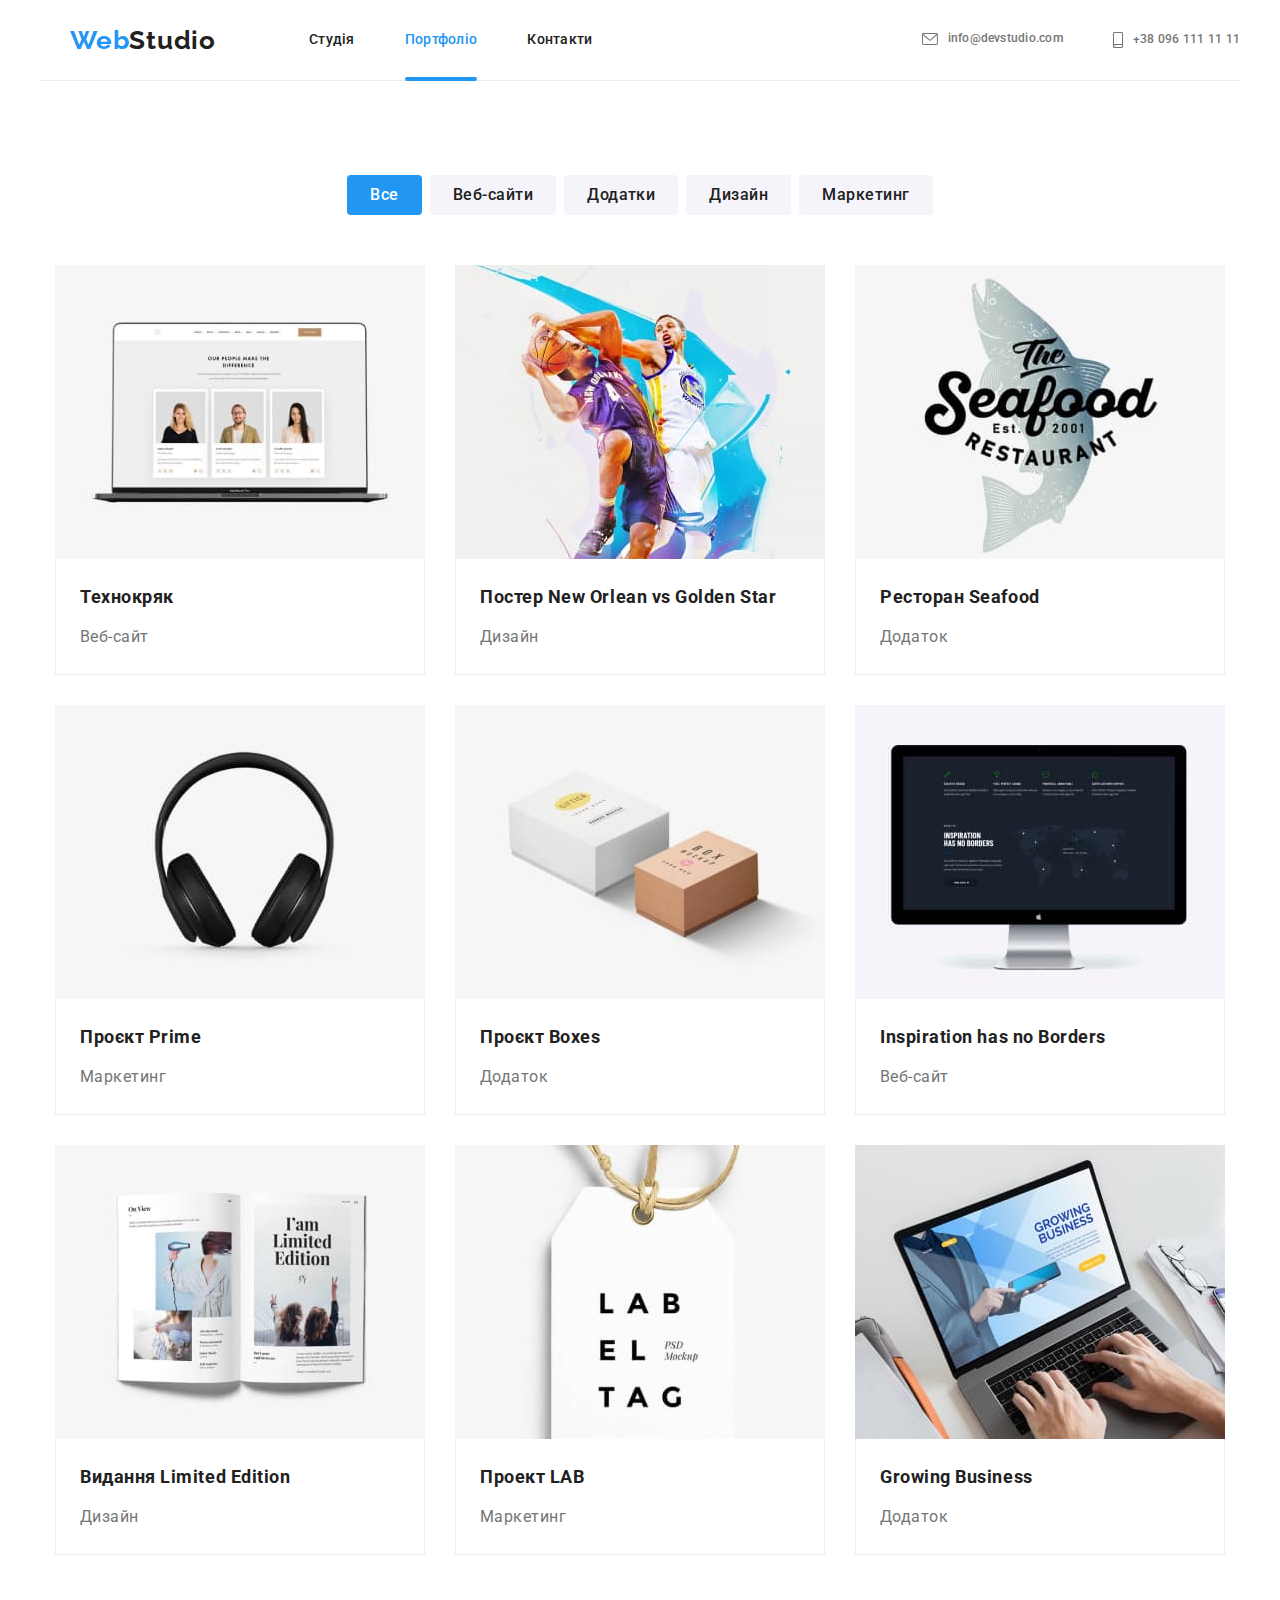
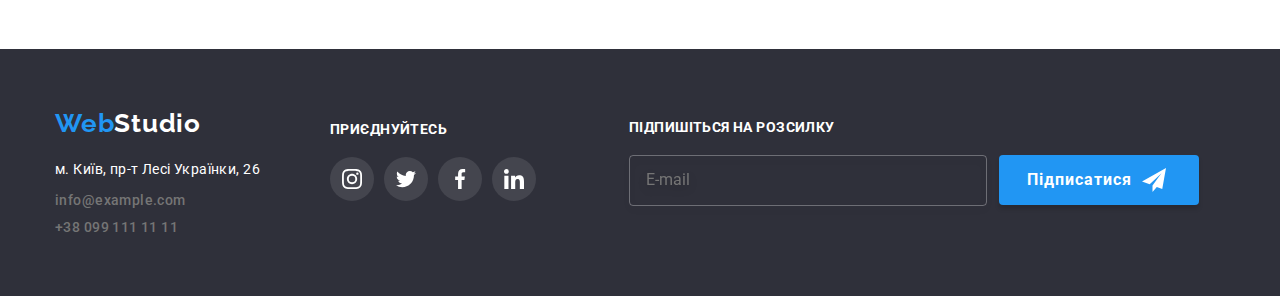
==== commit 4a175d05: "styles" ====
--- a/portfolio.html
+++ b/portfolio.html
@@ -72,7 +72,8 @@
           <li class="portfolio__bg">
             <div class="overlay">
               <img class="overlay__img" src="images/portfolio/1.jpg" alt="website layout" width="370" height="294" />
-              <p class="overlay__text">Ресурс пропонує комплексні пропозиції з різним рівнем функціоналу та сервісів.
+              <p class="overlay__text overlay__text--current">Ресурс пропонує комплексні пропозиції з різним рівнем
+                функціоналу та сервісів.
                 Все
                 це дозволить
                 відвідувачу отримати
@@ -265,7 +266,7 @@
     </div>
   </footer>
   <script src="./js/modal.js"></script>
-  <!-- <script src="./js/mobile-menu.js"></script> -->
+  <script src="./js/mobile-menu.js"></script>
 </body>
 
 </html>--- a/css/main.min.css
+++ b/css/main.min.css
@@ -1 +1 @@
-:root{--main-font: "Roboto", sans-serif;--secondary-font: "Raleway", sans-serif;--white-color: #fff;--main-txt-color: #212121;--accent-color: #2196f3;--grey-color: #757575;--darkblue-background-color: #2f303a;--lightdrey-background-color: #f5f4fa;--border-color: #ececec;--border-cart-color: #eeeeee;--btn-background-color: #188ce8;--animation-hover: 250ms cubic-bezier(0.4, 0, 0.2, 1)}.visually-hidden{position:absolute;white-space:nowrap;width:1px;height:1px;overflow:hidden;border:0;padding:0;clip:rect(0 0 0 0);-webkit-clip-path:inset(50%);clip-path:inset(50%);margin:-1px}@-webkit-keyframes move{0%{-webkit-transform:translatex(-600px);transform:translatex(-600px)}100%{-webkit-transform:translatex(0);transform:translatex(0)}}@keyframes move{0%{-webkit-transform:translatex(-600px);transform:translatex(-600px)}100%{-webkit-transform:translatex(0);transform:translatex(0)}}@-webkit-keyframes animateY{0%{opacity:.5;-webkit-transform:translateY(-220px);transform:translateY(-220px)}50%{opacity:.7;-webkit-transform:translateY(-5px);transform:translateY(-5px)}100%{opacity:1;-webkit-transform:translateY(0);transform:translateY(0)}}@keyframes animateY{0%{opacity:.5;-webkit-transform:translateY(-220px);transform:translateY(-220px)}50%{opacity:.7;-webkit-transform:translateY(-5px);transform:translateY(-5px)}100%{opacity:1;-webkit-transform:translateY(0);transform:translateY(0)}}@-webkit-keyframes fade-in{0%{opacity:.3;-webkit-transform:translateY(300px) scale(0.3);transform:translateY(300px) scale(0.3)}100%{opacity:1;-webkit-transform:translatey(0) scale(1);transform:translatey(0) scale(1)}}@keyframes fade-in{0%{opacity:.3;-webkit-transform:translateY(300px) scale(0.3);transform:translateY(300px) scale(0.3)}100%{opacity:1;-webkit-transform:translatey(0) scale(1);transform:translatey(0) scale(1)}}@media screen and (min-width: 480px){.portfolio,.clients,.team,.cart,.feature,.hero{padding:60px 0}}@media screen and (min-width: 768px){.portfolio,.clients,.team,.cart,.feature,.hero{padding:60px 0}}@media screen and (min-width: 1200px){.portfolio,.clients,.team,.cart,.feature,.hero{padding:94px 0}}.portfolio__container,.footer__container,.clients__container,.team__container,.cart__container,.feature__container,.hero__container,.header__container,.header{margin:0 auto;padding:0 15px}@media screen and (min-width: 480px){.portfolio__container,.footer__container,.clients__container,.team__container,.cart__container,.feature__container,.hero__container,.header__container,.header{width:480px}}@media screen and (min-width: 768px){.portfolio__container,.footer__container,.clients__container,.team__container,.cart__container,.feature__container,.hero__container,.header__container,.header{width:768px}}@media screen and (min-width: 1200px){.portfolio__container,.footer__container,.clients__container,.team__container,.cart__container,.feature__container,.hero__container,.header__container,.header{width:1200px}}body{font-family:var(--main-font);color:var(--main-txt-color);margin:0}.no-scroll{overflow:hidden}html{-webkit-box-sizing:border-box;box-sizing:border-box}*,*::before,*::after{-webkit-box-sizing:inherit;box-sizing:inherit;outline:5px solid red}h1,h2,h3,h4,h5,h6,p,ul{margin:0;padding:0}ul{list-style-type:none}.hero__btn{display:inline-block;padding:10px 24px;font-family:inherit;line-height:1.6;font-weight:700;font-size:16px;letter-spacing:.06em;cursor:pointer;border:1px solid rgba(0,0,0,0);border-radius:4px;background-color:var(--accent-color);color:var(--white-color);-webkit-transition:background-color var(--animation-hover),color var(--animation-hover);transition:background-color var(--animation-hover),color var(--animation-hover)}.hero__btn:hover,.hero__btn:focus{background-color:var(--btn-background-color);color:var(--white-color)}@media screen and (min-width: 1200px){.hero__btn{padding:10px 32px}}@media screen and (min-width: 768px)and (max-width: 1200px){.footer-form__group{max-width:450px;text-align:center;margin:0 auto}}@media screen and (min-width: 1200px){.footer-form__group{margin:0}}@media screen and (min-width: 450px)and (max-width: 768px){.footer-form__group{text-align:center}}.footer-form__title{font-weight:700;font-size:14px;line-height:1.1428571429;letter-spacing:.03em;text-transform:uppercase;color:var(--white-color);margin-bottom:20px}@media screen and (min-width: 1200px){.footer-form{display:-webkit-box;display:-ms-flexbox;display:flex}}.footer-form__email{margin-bottom:20px;min-width:450px;min-height:50px;padding:15px 16px;border:none;border:1px solid rgba(255,255,255,.3);-webkit-filter:drop-shadow(0px 4px 4px rgba(0, 0, 0, 0.15));filter:drop-shadow(0px 4px 4px rgba(0, 0, 0, 0.15));border-radius:4px;background-color:rgba(0,0,0,0);outline:rgba(0,0,0,0)}@media screen and (min-width: 1200px){.footer-form__email{margin:0 12px 0 0}}@media screen and (min-width: 1200px){.footer-form__email{min-width:358px}}.footer-form__btn{font-weight:700;font-size:16px;line-height:1.875;display:-webkit-inline-box;display:-ms-inline-flexbox;display:inline-flex;-webkit-box-align:center;-ms-flex-align:center;align-items:center;letter-spacing:.06em;color:var(--white-color);min-width:200px;min-height:50px;padding:10px 28px;background-color:var(--accent-color);border:none;-webkit-box-shadow:0px 4px 4px rgba(0,0,0,.15);box-shadow:0px 4px 4px rgba(0,0,0,.15);border-radius:4px}.footer-form__btn-icon{margin-left:10px;width:24px;height:24px;fill:var(--white-color)}.backdrop{position:fixed;top:0;left:0;z-index:1000;display:-webkit-box;display:-ms-flexbox;display:flex;-webkit-box-align:center;-ms-flex-align:center;align-items:center;-webkit-box-pack:center;-ms-flex-pack:center;justify-content:center;width:100%;height:100%;background-color:rgba(0,0,0,.2);-webkit-transition:opacity var(--animation-hover),visibility var(--animation-hover);transition:opacity var(--animation-hover),visibility var(--animation-hover)}.backdrop.is-hidden{opacity:0;visibility:hidden;pointer-events:none}.modal{display:block;position:absolute;padding:40px 39px 40px 41px;top:50%;left:50%;-webkit-transform:translate(-50%, -50%);transform:translate(-50%, -50%);width:528px;min-height:581px;background-color:#fff;-webkit-box-shadow:0px 1px 3px rgba(0,0,0,.12),0px 1px 1px rgba(0,0,0,.14),0px 2px 1px rgba(0,0,0,.2);box-shadow:0px 1px 3px rgba(0,0,0,.12),0px 1px 1px rgba(0,0,0,.14),0px 2px 1px rgba(0,0,0,.2);border-radius:4px;opacity:1;-webkit-transition:opacity var(--animation-hover),-webkit-transform var(--animation-hover);transition:opacity var(--animation-hover),-webkit-transform var(--animation-hover);transition:transform var(--animation-hover),opacity var(--animation-hover);transition:transform var(--animation-hover),opacity var(--animation-hover),-webkit-transform var(--animation-hover)}.backdrop.is-hidden .modal{opacity:0;-webkit-transform:translate(-50%, -50%) scale(0.5);transform:translate(-50%, -50%) scale(0.5)}.modal-btn{position:absolute;top:8px;right:8px;cursor:pointer;border-radius:50%;background-color:rgba(0,0,0,0);border:1px solid rgba(0,0,0,.1);width:30px;height:30px;padding:0;display:-webkit-box;display:-ms-flexbox;display:flex;-webkit-box-align:center;-ms-flex-align:center;align-items:center;-webkit-box-pack:center;-ms-flex-pack:center;justify-content:center}.modal-btn__icon{width:18px;height:18px;-webkit-transition:fill var(--animation-hover);transition:fill var(--animation-hover)}.modal-btn__icon:hover,.modal-btn__icon:focus{fill:#2196f3}.register-form{text-align:center}.register-form__title{display:block;margin-bottom:12px;text-align:center;font-weight:700;font-size:20px;line-height:1.15;letter-spacing:.03em;color:inherit}.register-form__group{margin-bottom:20px}.register-form__wrap{display:block;position:relative}.register-form__wrap:not(:last-child){margin-bottom:10px}.register-form__label{display:block;text-align:left;margin-bottom:4px;font-weight:400;font-size:12px;line-height:1.1666666667;letter-spacing:.01em;color:var(--grey-color)}.register-form__input,.register-form__message{height:40px;width:100%;padding:15px;padding-left:42px;outline:rgba(0,0,0,0);border:1px solid rgba(33,33,33,.2);border-radius:4px;-webkit-transition:border-color var(--animation-hover);transition:border-color var(--animation-hover)}.register-form__input:hover,.register-form__input:focus,.register-form__message:hover,.register-form__message:focus{border-color:var(--accent-color)}.register-form__message{resize:none;height:120px;padding:12px 16px;-webkit-transition:border-color var(--animation-hover);transition:border-color var(--animation-hover)}.register-form__message::-webkit-input-placeholder{font-weight:400;font-size:12px;line-height:1.1666666667;letter-spacing:.01em;color:rgba(117,117,117,.5)}.register-form__message::-moz-placeholder{font-weight:400;font-size:12px;line-height:1.1666666667;letter-spacing:.01em;color:rgba(117,117,117,.5)}.register-form__message:-ms-input-placeholder{font-weight:400;font-size:12px;line-height:1.1666666667;letter-spacing:.01em;color:rgba(117,117,117,.5)}.register-form__message::-ms-input-placeholder{font-weight:400;font-size:12px;line-height:1.1666666667;letter-spacing:.01em;color:rgba(117,117,117,.5)}.register-form__message::placeholder{font-weight:400;font-size:12px;line-height:1.1666666667;letter-spacing:.01em;color:rgba(117,117,117,.5)}.register-form__icon{position:absolute;bottom:11px;left:15px;display:-webkit-box;display:-ms-flexbox;display:flex;-webkit-box-align:center;-ms-flex-align:center;align-items:center;-webkit-box-pack:center;-ms-flex-pack:center;justify-content:center;-webkit-transition:fill var(--animation-hover);transition:fill var(--animation-hover)}.register-form__input:hover+.register-form__icon,.register-form__input:focus+.register-form__icon{fill:var(--accent-color)}.register-form__agreement{margin-bottom:30px;display:-webkit-box;display:-ms-flexbox;display:flex;-webkit-box-align:center;-ms-flex-align:center;align-items:center;-webkit-box-pack:center;-ms-flex-pack:center;justify-content:center}.register-checkbox:checked+.register-checkbox__icon .register-icon__uncheck{opacity:0;-webkit-transition:opacity var(--animation-hover);transition:opacity var(--animation-hover)}.register-checkbox__icon{margin-right:8px;-webkit-transition:background-color var(--animation-hover);transition:background-color var(--animation-hover)}.register-checkbox:checked+.register-checkbox__icon{background-color:var(--accent-color)}.register-icon__check{opacity:0;fill:var(--white-color);-webkit-transition:opacity var(--animation-hover);transition:opacity var(--animation-hover)}.register-checkbox:checked+.register-checkbox__icon .register-icon__check{opacity:1}.register-checkbox:checked .register-checkbox__icon{background-color:var(--accent-color)}.register-checkbox__text{font-weight:400;font-size:14px;line-height:1.7142857143;letter-spacing:.03em;color:var(--grey-color);-webkit-user-select:none;-moz-user-select:none;-ms-user-select:none;user-select:none}.register-checkbox__link{color:#2196f3;text-underline-position:under}.register-form__btn{display:-webkit-inline-box;display:-ms-inline-flexbox;display:inline-flex;-webkit-box-align:center;-ms-flex-align:center;align-items:center;padding:10px 52px;font-weight:700;font-size:16px;line-height:1.875;letter-spacing:.06em;cursor:pointer;border:none;-webkit-box-shadow:0px 4px 4px rgba(0,0,0,.15);box-shadow:0px 4px 4px rgba(0,0,0,.15);border-radius:4px;background-color:var(--accent-color);color:var(--white-color)}.register-form__btn:hover,.register-form__btn:focus{background-color:var(--btn-background-color)}@media screen and (min-width: 738px){.nav{margin-left:88px}}@media screen and (min-width: 1200px){.nav{margin-left:93px}}.nav__list{display:none}@media screen and (min-width: 738px){.nav__list{display:-webkit-box;display:-ms-flexbox;display:flex}}.nav__item+.nav__item{margin-left:50px}.nav__link{display:block;padding:32px 0;text-decoration:none;font-weight:500;font-size:40px;line-height:1.1;letter-spacing:.02em;-webkit-transition:color var(--animation-hover);transition:color var(--animation-hover);color:var(--main-txt-color);position:relative}.nav__link:hover,.nav__link:focus{color:var(--accent-color)}.nav__link::after{content:"";display:block;position:absolute;bottom:-1px;width:100%;background-color:var(--accent-color);border-radius:2px;height:4px;opacity:0;-webkit-transition:opacity var(--animation-hover);transition:opacity var(--animation-hover)}.nav__link:hover:after{opacity:1}@media screen and (min-width: 738px){.nav__link{font-size:14px}}.nav__link--current{color:var(--accent-color)}.nav__link.nav__link--current::after{opacity:1}.header{border-bottom:1px solid var(--border-color)}@media screen and (min-width: 738px)and (max-width: 1200px){.header{margin:0;padding:0}}.header__container{display:-webkit-box;display:-ms-flexbox;display:flex;-webkit-box-align:center;-ms-flex-align:center;align-items:center}.header__logo{font-weight:700;text-decoration:none;font-family:var(--secondary-font);font-size:24px;line-height:1.1;letter-spacing:.03em;color:var(--accent-color)}@media screen and (min-width: 1200px){.header__logo{font-size:26px}}.header__logo--styles{font-style:var(--secondary-font);font-size:26px;line-height:1.1;letter-spacing:.03em;color:var(--main-txt-color)}@media screen and (min-width: 450px)and (max-width: 1200px){.contacts__list{display:none}}@media screen and (min-width: 738px)and (max-width: 1200px){.contacts__list{max-width:138px;display:block}}@media screen and (min-width: 1200px){.contacts__list{display:-webkit-box;display:-ms-flexbox;display:flex;margin-left:auto}}.contacts__list .contacts__link{-webkit-box-align:center;-ms-flex-align:center;align-items:center;display:-webkit-box;display:-ms-flexbox;display:flex;font-weight:500;font-size:12px;line-height:1.1;letter-spacing:.02em;text-decoration:none;color:var(--grey-color);-webkit-transition:color var(--animation-hover);transition:color var(--animation-hover)}@media screen and (min-width: 1200px){.contacts__list .contacts__link{padding:32px 0}}@media screen and (min-width: 768px){.contacts__link{font-size:12px}}@media screen and (min-width: 1200px){.contacts__link{font-size:14px}}.contacts__item:not(:last-child){margin-right:50px}.contacts__link:hover,.contacts__link:focus{color:var(--accent-color)}.contacts__icon-envelope{width:16px;height:12px;fill:currentColor;margin-right:10px;-webkit-transition:fill var(--animation-hover);transition:fill var(--animation-hover)}.contacts__icon-smartphone{width:10px;height:16px;fill:currentColor;margin-right:10px;-webkit-transition:fill var(--animation-hover);transition:fill var(--animation-hover)}.contacts__icon-envelope:hover,.contacts__icon-smartphone:hover,.contacts__icon-envelope:focus,.contacts__icon-smartphone:focus{fill:var(--accent-color)}.hero{padding-top:118px;padding-bottom:118px;text-align:center;background-color:var(--darkblue-background-color);background-image:-webkit-gradient(linear, left top, right top, from(rgba(47, 48, 58, 0.4)), to(rgba(47, 48, 58, 0.4))),url("../images/hero/Img-10-2.jpg");background-image:linear-gradient(to right, rgba(47, 48, 58, 0.4), rgba(47, 48, 58, 0.4)),url("../images/hero/Img-10-2.jpg");max-width:1600px;margin:0 auto;background-repeat:no-repeat;background-size:cover;background-position:center}@media screen and (min-width: 1200px){.hero{padding:200px 0 200px 0}}.hero__title{margin-bottom:30px;font-weight:900;font-size:26px;line-height:1.3;letter-spacing:.06em;text-transform:uppercase;color:var(--white-color);-webkit-animation:move 1500ms linear 100ms 1 both;animation:move 1500ms linear 100ms 1 both}@media screen and (min-width: 1200px){.hero__title{font-size:44px}}.feature{padding-bottom:0}@media screen and (min-width: 738px){.feature__list{display:-webkit-box;display:-ms-flexbox;display:flex;gap:30px}}@media screen and (min-width: 738px)and (max-width: 1200px){.feature__list{display:-webkit-box;display:-ms-flexbox;display:flex;-ms-flex-wrap:wrap;flex-wrap:wrap;gap:30px}}@media screen and (min-width: 738px)and (max-width: 1200px){.feature__item{-ms-flex-preferred-size:calc((100% - 60px)/2);flex-basis:calc((100% - 60px)/2)}}.feature__title{margin-bottom:10px}.feature-block{display:-webkit-box;display:-ms-flexbox;display:flex;height:120px;background-color:var(--lightdrey-background-color);-webkit-box-pack:center;-ms-flex-pack:center;justify-content:center;-webkit-box-align:center;-ms-flex-align:center;align-items:center;border-radius:4px;margin-bottom:30px}.feature-block__icon{margin:0;width:70px;height:70px}.feature__title{font-weight:700;text-transform:uppercase;font-size:14px;line-height:1.1;letter-spacing:.03em}.feature__text{font-size:14px;line-height:1.7;letter-spacing:.03em;color:var(--grey-color)}@media screen and (min-width: 450px)and (max-width: 1200px){.cart{display:none}}.cart__title{text-align:center;margin-bottom:50px;font-weight:700;font-size:36px;line-height:1.1;letter-spacing:.03em;-webkit-animation:move 1500ms linear 100ms 1 both;animation:move 1500ms linear 100ms 1 both}.cart__list{display:-webkit-box;display:-ms-flexbox;display:flex;gap:30px}.cart__item{position:relative;-webkit-animation:fade-in 1500ms ease 100ms 1 alternate both;animation:fade-in 1500ms ease 100ms 1 alternate both}.cart__img{display:block}.cart__label{font-weight:700;font-size:14px;line-height:1.1428571429;text-align:center;letter-spacing:.03em;text-transform:uppercase;display:-webkit-box;display:-ms-flexbox;display:flex;-webkit-box-align:center;-ms-flex-align:center;align-items:center;-webkit-box-pack:center;-ms-flex-pack:center;justify-content:center;position:absolute;bottom:3px;background-color:rgba(47,48,58,.8);color:#fff;width:100%;padding:27px 107px;-webkit-animation:animateY 5000ms ease 500ms 1 alternate both;animation:animateY 5000ms ease 500ms 1 alternate both}.team{background-color:var(--lightdrey-background-color)}.team__title{text-align:center;margin-bottom:30px;font-weight:700;font-size:28px;line-height:1.1;letter-spacing:.03em;-webkit-animation:move 1500ms linear 100ms 1 both;animation:move 1500ms linear 100ms 1 both}@media screen and (min-width: 1200px){.team__title{font-size:36px;margin-bottom:50px}}@media screen and (min-width: 768px){.team__list{display:-webkit-box;display:-ms-flexbox;display:flex;gap:30px}}@media screen and (min-width: 768px)and (max-width: 1200px){.team__list{display:-webkit-box;display:-ms-flexbox;display:flex;-ms-flex-wrap:wrap;flex-wrap:wrap;gap:30px}}.team__item{background-color:var(--white-color);text-align:center;border-radius:0px 0px 4px 4px;-webkit-box-shadow:0px 1px 3px rgba(0,0,0,.12),0px 1px 1px rgba(0,0,0,.14),0px 2px 1px rgba(0,0,0,.2);box-shadow:0px 1px 3px rgba(0,0,0,.12),0px 1px 1px rgba(0,0,0,.14),0px 2px 1px rgba(0,0,0,.2);-webkit-animation:fade-in 1500ms ease 100ms 1 alternate both;animation:fade-in 1500ms ease 100ms 1 alternate both}@media screen and (min-width: 768px)and (max-width: 1200px){.team__item{-ms-flex-preferred-size:calc((100% - 60px)/2);flex-basis:calc((100% - 60px)/2)}}.team__img{display:block}.team__wrapper{padding:30px 0}.team__name{margin-bottom:10px;font-weight:500;font-size:16px;line-height:1.1;letter-spacing:.03em}.team__profession{font-size:16px;line-height:1.1;letter-spacing:.03em;color:var(--grey-color);margin-bottom:16px}.social{display:-webkit-box;display:-ms-flexbox;display:flex;-webkit-box-pack:center;-ms-flex-pack:center;justify-content:center}.social__item:not(:last-child){margin-right:10px}.social__link{width:44px;height:44px;border-radius:50%;display:-webkit-box;display:-ms-flexbox;display:flex;-webkit-box-align:center;-ms-flex-align:center;align-items:center;-webkit-box-pack:center;-ms-flex-pack:center;justify-content:center;color:#afb1b8;-webkit-transition:background-color var(--animation-hover),color var(--animation-hover);transition:background-color var(--animation-hover),color var(--animation-hover)}.social__link:hover,.social__link:focus{background-color:var(--accent-color);color:var(--white-color)}.social__icon{width:20px;height:20px;fill:currentColor}.clients__title{text-align:center;margin-bottom:30px;font-weight:700;font-size:28px;line-height:1.1;letter-spacing:.03em;-webkit-animation:move 1500ms linear 100ms 1 both;animation:move 1500ms linear 100ms 1 both}@media screen and (min-width: 1200px){.clients__title{font-size:36px;margin-bottom:50px}}.clients__list{display:-webkit-box;display:-ms-flexbox;display:flex;-ms-flex-wrap:wrap;flex-wrap:wrap;gap:30px}@media screen and (min-width: 1200px){.clients__list{display:-webkit-box;display:-ms-flexbox;display:flex;gap:30px}}@media screen and (min-width: 450px)and (max-width: 1200px){.clients__list{display:-webkit-box;display:-ms-flexbox;display:flex;-ms-flex-wrap:wrap;flex-wrap:wrap;gap:30px}}.clients__item{border-radius:4px;-webkit-animation:fade-in 1500ms ease 100ms 1 alternate both;animation:fade-in 1500ms ease 100ms 1 alternate both}@media screen and (min-width: 450px)and (max-width: 1200px){.clients__item{-ms-flex-preferred-size:calc((100% - 60px)/2);flex-basis:calc((100% - 60px)/2)}}.clients__logo{border:1px solid #afb1b8;border-radius:4px;display:-webkit-box;display:-ms-flexbox;display:flex;-webkit-box-align:center;-ms-flex-align:center;align-items:center;-webkit-box-pack:center;-ms-flex-pack:center;justify-content:center;width:210px;height:92px;-webkit-transform:translatex(0);transform:translatex(0);-webkit-transition-property:-webkit-transform;transition-property:-webkit-transform;transition-property:transform;transition-property:transform, -webkit-transform;-webkit-transition-duration:2000ms;transition-duration:2000ms;-webkit-transition:border-color var(--animation-hover),fill var(--animation-hover);transition:border-color var(--animation-hover),fill var(--animation-hover)}@media screen and (min-width: 768px){.clients__logo{width:226px}}@media screen and (min-width: 1200px){.clients__logo{width:170px}}.clients__logo:hover,.clients__logo:focus{border-color:var(--accent-color)}.clients__icon{width:106px;height:60px;fill:#afb1b8;-webkit-transition:fill var(--animation-hover);transition:fill var(--animation-hover)}.clients__logo:hover .clients__icon,.clients__logo:focus .clients__icon{fill:var(--accent-color)}.footer{padding:60px 0;background-color:var(--darkblue-background-color)}.footer__container{-webkit-box-align:baseline;-ms-flex-align:baseline;align-items:baseline}@media screen and (min-width: 1200px){.footer__container{display:-webkit-box;display:-ms-flexbox;display:flex}}.footer__group{margin-bottom:60px}@media screen and (min-width: 1200px){.footer__group{margin-right:70px;margin-bottom:0}}.footer__tablet{margin-bottom:72px}@media screen and (min-width: 768px){.footer__tablet{display:-webkit-box;display:-ms-flexbox;display:flex}}@media screen and (min-width: 768px)and (max-width: 1200px){.footer__tablet{margin-left:76px;margin-right:101px;margin-bottom:60px}}@media screen and (min-width: 1200px){.footer__tablet{margin-bottom:0}}@media screen and (min-width: 450px)and (max-width: 768px){.footer__tablet{text-align:center}}.footer__logo{font-weight:700;text-decoration:none;font-family:var(--secondary-font);font-size:26px;line-height:1.1;letter-spacing:.03em;color:var(--accent-color)}.footer__logo--styles{color:var(--white-color)}.footer__address{margin-top:20px;font-style:normal;font-size:14px;line-height:1.7;letter-spacing:.03em;color:var(--white-color)}.footer-contacts__list{margin-left:auto}.footer-contacts__item{margin-top:9px}.footer-contacts__link{font-weight:500;font-size:14px;line-height:1.1;letter-spacing:.03em;text-decoration:none;color:var(--grey-color);-webkit-transition:color var(--animation-hover);transition:color var(--animation-hover)}.footer-contacts__link:hover,.footer-contacts__link:focus{color:var(--accent-color)}@media screen and (min-width: 768px)and (max-width: 1200px){.footer__socials-group{margin-left:auto;padding-top:5px}}@media screen and (min-width: 1200px){.footer__socials-group{margin-right:93px;padding-top:12px}}.footer__socials-title{font-weight:700;font-size:14px;line-height:1.1428571429;letter-spacing:.03em;padding:0;margin-bottom:20px;text-transform:uppercase;color:var(--white-color)}.footer-socials__list{display:-webkit-box;display:-ms-flexbox;display:flex;gap:10px;-webkit-box-align:center;-ms-flex-align:center;align-items:center;-webkit-box-pack:center;-ms-flex-pack:center;justify-content:center;display:flex}.footer-socials__item{display:-webkit-box;display:-ms-flexbox;display:flex}@media screen and (min-width: 450px)and (max-width: 1200px){.footer-socials__item:not(:last-child){margin-right:10px}}.footer-social__link{width:44px;height:44px;border-radius:50%;display:-webkit-box;display:-ms-flexbox;display:flex;-webkit-box-align:center;-ms-flex-align:center;align-items:center;-webkit-box-pack:center;-ms-flex-pack:center;justify-content:center;color:#fff;background-color:rgba(255,255,255,.1);-webkit-transition:background-color var(--animation-hover),color var(--animation-hover);transition:background-color var(--animation-hover),color var(--animation-hover)}.footer-social__link:hover,.footer-social__link:focus{background-color:var(--accent-color);color:var(--white-color)}.footer-social__icon{width:20px;height:20px;fill:currentColor}.portfolio-btn__list{-webkit-box-pack:center;-ms-flex-pack:center;justify-content:center;margin-bottom:50px;display:-webkit-box;display:-ms-flexbox;display:flex;gap:8px}.portfolio-btn{display:inline-block;padding:6px 22px;font-weight:500;font-family:inherit;font-size:16px;line-height:1.6;letter-spacing:.03em;color:var(--main-txt-color);background-color:var(--lightdrey-background-color);border:1px solid rgba(0,0,0,0);cursor:pointer;border-radius:4px;-webkit-animation:move 1500ms linear 100ms 1 both;animation:move 1500ms linear 100ms 1 both;-webkit-transition:background-color var(--animation-hover),color var(--animation-hover),-webkit-box-shadow var(--animation-hover);transition:background-color var(--animation-hover),color var(--animation-hover),-webkit-box-shadow var(--animation-hover);transition:background-color var(--animation-hover),color var(--animation-hover),box-shadow var(--animation-hover);transition:background-color var(--animation-hover),color var(--animation-hover),box-shadow var(--animation-hover),-webkit-box-shadow var(--animation-hover)}.portfolio-btn:hover,.portfolio-btn:focus{-webkit-box-shadow:0px 3px 1px rgba(0,0,0,.1),0px 1px 2px rgba(0,0,0,.08),0px 2px 2px rgba(0,0,0,.12);box-shadow:0px 3px 1px rgba(0,0,0,.1),0px 1px 2px rgba(0,0,0,.08),0px 2px 2px rgba(0,0,0,.12);background-color:var(--accent-color);color:var(--white-color)}.portfolio-btn.portfolio-btn--current{background-color:var(--accent-color);color:var(--white-color)}.portfolio__group{display:-webkit-box;display:-ms-flexbox;display:flex;-ms-flex-wrap:wrap;flex-wrap:wrap;gap:30px}.portfolio__bg{-webkit-animation:fade-in 1500ms ease 100ms 1 alternate both;animation:fade-in 1500ms ease 100ms 1 alternate both;-ms-flex-preferred-size:calc((100% - 60px)/3);flex-basis:calc((100% - 60px)/3);-webkit-transition:opacity var(--animation-hover),-webkit-box-shadow var(--animation-hover),-webkit-transform var(--animation-hover);transition:opacity var(--animation-hover),-webkit-box-shadow var(--animation-hover),-webkit-transform var(--animation-hover);transition:box-shadow var(--animation-hover),opacity var(--animation-hover),transform var(--animation-hover);transition:box-shadow var(--animation-hover),opacity var(--animation-hover),transform var(--animation-hover),-webkit-box-shadow var(--animation-hover),-webkit-transform var(--animation-hover)}.portfolio__bg:hover{-webkit-box-shadow:0px 1px 1px rgba(0,0,0,.12),0px 4px 4px rgba(0,0,0,.06),1px 4px 6px rgba(0,0,0,.16);box-shadow:0px 1px 1px rgba(0,0,0,.12),0px 4px 4px rgba(0,0,0,.06),1px 4px 6px rgba(0,0,0,.16)}.overlay{position:relative;overflow:hidden;-webkit-transition:opacity var(--animation-hover),-webkit-transform var(--animation-hover);transition:opacity var(--animation-hover),-webkit-transform var(--animation-hover);transition:transform var(--animation-hover),opacity var(--animation-hover);transition:transform var(--animation-hover),opacity var(--animation-hover),-webkit-transform var(--animation-hover)}.overlay__img{display:block}.overlay__text{display:-webkit-box;display:-ms-flexbox;display:flex;-webkit-box-align:center;-ms-flex-align:center;align-items:center;-webkit-box-pack:center;-ms-flex-pack:center;justify-content:center;padding:63px 24px;font-weight:400;font-size:18px;line-height:1.5555555556;letter-spacing:.03em;background-color:rgba(33,150,243,.9);-webkit-user-select:none;-moz-user-select:none;-ms-user-select:none;user-select:none;color:#fff;top:0;left:0;position:absolute;-webkit-transform:translateY(100%);transform:translateY(100%);opacity:0;-webkit-transition:opacity var(--animation-hover),-webkit-transform var(--animation-hover);transition:opacity var(--animation-hover),-webkit-transform var(--animation-hover);transition:opacity var(--animation-hover),transform var(--animation-hover);transition:opacity var(--animation-hover),transform var(--animation-hover),-webkit-transform var(--animation-hover)}.portfolio__bg:hover .overlay .overlay__text{-webkit-transform:translateY(0);transform:translateY(0);opacity:1}.portfolio__wrapper{padding:20px 24px;border:1px solid var(--border-cart-color);border-top:none}.portfolio__title{margin-bottom:4px;font-weight:700;line-height:2;letter-spacing:.03em;font-size:18px}.portfolio__subtitle{line-height:2.2;font-size:16px;letter-spacing:.03em;color:var(--grey-color)}/*# sourceMappingURL=main.min.css.map */+:root{--main-font: "Roboto", sans-serif;--secondary-font: "Raleway", sans-serif;--white-color: #fff;--main-txt-color: #212121;--accent-color: #2196f3;--grey-color: #757575;--darkblue-background-color: #2f303a;--lightdrey-background-color: #f5f4fa;--border-color: #ececec;--border-cart-color: #eeeeee;--btn-background-color: #188ce8;--animation-hover: 250ms cubic-bezier(0.4, 0, 0.2, 1)}.visually-hidden{position:absolute;white-space:nowrap;width:1px;height:1px;overflow:hidden;border:0;padding:0;clip:rect(0 0 0 0);-webkit-clip-path:inset(50%);clip-path:inset(50%);margin:-1px}@-webkit-keyframes move{0%{-webkit-transform:translatex(-600px);transform:translatex(-600px)}100%{-webkit-transform:translatex(0);transform:translatex(0)}}@keyframes move{0%{-webkit-transform:translatex(-600px);transform:translatex(-600px)}100%{-webkit-transform:translatex(0);transform:translatex(0)}}@-webkit-keyframes animateY{0%{opacity:.5;-webkit-transform:translateY(-220px);transform:translateY(-220px)}50%{opacity:.7;-webkit-transform:translateY(-5px);transform:translateY(-5px)}100%{opacity:1;-webkit-transform:translateY(0);transform:translateY(0)}}@keyframes animateY{0%{opacity:.5;-webkit-transform:translateY(-220px);transform:translateY(-220px)}50%{opacity:.7;-webkit-transform:translateY(-5px);transform:translateY(-5px)}100%{opacity:1;-webkit-transform:translateY(0);transform:translateY(0)}}@-webkit-keyframes fade-in{0%{opacity:.3;-webkit-transform:translateY(300px) scale(0.3);transform:translateY(300px) scale(0.3)}100%{opacity:1;-webkit-transform:translatey(0) scale(1);transform:translatey(0) scale(1)}}@keyframes fade-in{0%{opacity:.3;-webkit-transform:translateY(300px) scale(0.3);transform:translateY(300px) scale(0.3)}100%{opacity:1;-webkit-transform:translatey(0) scale(1);transform:translatey(0) scale(1)}}@media screen and (min-width: 480px){.portfolio,.clients,.team,.cart,.feature,.hero{padding:60px 0}}@media screen and (min-width: 768px){.portfolio,.clients,.team,.cart,.feature,.hero{padding:60px 0}}@media screen and (min-width: 1200px){.portfolio,.clients,.team,.cart,.feature,.hero{padding:94px 0}}.portfolio__container,.footer__container,.clients__container,.team__container,.cart__container,.feature__container,.hero__container,.header__container,.header{margin:0 auto;padding:0 15px}@media screen and (min-width: 480px){.portfolio__container,.footer__container,.clients__container,.team__container,.cart__container,.feature__container,.hero__container,.header__container,.header{width:480px}}@media screen and (min-width: 768px){.portfolio__container,.footer__container,.clients__container,.team__container,.cart__container,.feature__container,.hero__container,.header__container,.header{width:768px}}@media screen and (min-width: 1200px){.portfolio__container,.footer__container,.clients__container,.team__container,.cart__container,.feature__container,.hero__container,.header__container,.header{width:1200px}}body{font-family:var(--main-font);color:var(--main-txt-color);margin:0}.no-scroll{overflow:hidden}html{-webkit-box-sizing:border-box;box-sizing:border-box}*,*::before,*::after{-webkit-box-sizing:inherit;box-sizing:inherit}h1,h2,h3,h4,h5,h6,p,ul{margin:0;padding:0}ul{list-style-type:none}.hero__btn{display:inline-block;padding:10px 24px;font-family:inherit;line-height:1.6;font-weight:700;font-size:16px;letter-spacing:.06em;cursor:pointer;border:1px solid rgba(0,0,0,0);border-radius:4px;background-color:var(--accent-color);color:var(--white-color);-webkit-transition:background-color var(--animation-hover),color var(--animation-hover);transition:background-color var(--animation-hover),color var(--animation-hover)}.hero__btn:hover,.hero__btn:focus{background-color:var(--btn-background-color);color:var(--white-color)}@media screen and (min-width: 1200px){.hero__btn{padding:10px 32px}}@media screen and (min-width: 768px)and (max-width: 1200px){.footer-form__group{max-width:450px;text-align:center;margin:0 auto}}@media screen and (min-width: 1200px){.footer-form__group{margin:0}}@media screen and (min-width: 450px)and (max-width: 768px){.footer-form__group{text-align:center}}.footer-form__title{font-weight:700;font-size:14px;line-height:1.1428571429;letter-spacing:.03em;text-transform:uppercase;color:var(--white-color);margin-bottom:20px}@media screen and (min-width: 1200px){.footer-form{display:-webkit-box;display:-ms-flexbox;display:flex}}.footer-form__email{margin-bottom:20px;min-width:450px;min-height:50px;padding:15px 16px;border:none;border:1px solid rgba(255,255,255,.3);-webkit-filter:drop-shadow(0px 4px 4px rgba(0, 0, 0, 0.15));filter:drop-shadow(0px 4px 4px rgba(0, 0, 0, 0.15));border-radius:4px;background-color:rgba(0,0,0,0);outline:rgba(0,0,0,0)}@media screen and (min-width: 1200px){.footer-form__email{margin:0 12px 0 0}}@media screen and (min-width: 1200px){.footer-form__email{min-width:358px}}.footer-form__btn{font-weight:700;font-size:16px;line-height:1.875;display:-webkit-inline-box;display:-ms-inline-flexbox;display:inline-flex;-webkit-box-align:center;-ms-flex-align:center;align-items:center;letter-spacing:.06em;color:var(--white-color);min-width:200px;min-height:50px;padding:10px 28px;background-color:var(--accent-color);border:none;-webkit-box-shadow:0px 4px 4px rgba(0,0,0,.15);box-shadow:0px 4px 4px rgba(0,0,0,.15);border-radius:4px}.footer-form__btn-icon{margin-left:10px;width:24px;height:24px;fill:var(--white-color)}.backdrop{position:fixed;top:0;left:0;z-index:1000;display:-webkit-box;display:-ms-flexbox;display:flex;-webkit-box-align:center;-ms-flex-align:center;align-items:center;-webkit-box-pack:center;-ms-flex-pack:center;justify-content:center;width:100%;height:100%;background-color:rgba(0,0,0,.2);-webkit-transition:opacity var(--animation-hover),visibility var(--animation-hover);transition:opacity var(--animation-hover),visibility var(--animation-hover)}.backdrop.is-hidden{opacity:0;visibility:hidden;pointer-events:none}.modal{display:block;position:absolute;padding:40px 39px 40px 41px;top:50%;left:50%;-webkit-transform:translate(-50%, -50%);transform:translate(-50%, -50%);width:528px;min-height:581px;background-color:#fff;-webkit-box-shadow:0px 1px 3px rgba(0,0,0,.12),0px 1px 1px rgba(0,0,0,.14),0px 2px 1px rgba(0,0,0,.2);box-shadow:0px 1px 3px rgba(0,0,0,.12),0px 1px 1px rgba(0,0,0,.14),0px 2px 1px rgba(0,0,0,.2);border-radius:4px;opacity:1;-webkit-transition:opacity var(--animation-hover),-webkit-transform var(--animation-hover);transition:opacity var(--animation-hover),-webkit-transform var(--animation-hover);transition:transform var(--animation-hover),opacity var(--animation-hover);transition:transform var(--animation-hover),opacity var(--animation-hover),-webkit-transform var(--animation-hover)}.backdrop.is-hidden .modal{opacity:0;-webkit-transform:translate(-50%, -50%) scale(0.5);transform:translate(-50%, -50%) scale(0.5)}.modal-btn{position:absolute;top:8px;right:8px;cursor:pointer;border-radius:50%;background-color:rgba(0,0,0,0);border:1px solid rgba(0,0,0,.1);width:30px;height:30px;padding:0;display:-webkit-box;display:-ms-flexbox;display:flex;-webkit-box-align:center;-ms-flex-align:center;align-items:center;-webkit-box-pack:center;-ms-flex-pack:center;justify-content:center}.modal-btn__icon{width:18px;height:18px;-webkit-transition:fill var(--animation-hover);transition:fill var(--animation-hover)}.modal-btn__icon:hover,.modal-btn__icon:focus{fill:#2196f3}.register-form{text-align:center}.register-form__title{display:block;margin-bottom:12px;text-align:center;font-weight:700;font-size:20px;line-height:1.15;letter-spacing:.03em;color:inherit}.register-form__group{margin-bottom:20px}.register-form__wrap{display:block;position:relative}.register-form__wrap:not(:last-child){margin-bottom:10px}.register-form__label{display:block;text-align:left;margin-bottom:4px;font-weight:400;font-size:12px;line-height:1.1666666667;letter-spacing:.01em;color:var(--grey-color)}.register-form__input,.register-form__message{height:40px;width:100%;padding:15px;padding-left:42px;outline:rgba(0,0,0,0);border:1px solid rgba(33,33,33,.2);border-radius:4px;-webkit-transition:border-color var(--animation-hover);transition:border-color var(--animation-hover)}.register-form__input:hover,.register-form__input:focus,.register-form__message:hover,.register-form__message:focus{border-color:var(--accent-color)}.register-form__message{resize:none;height:120px;padding:12px 16px;-webkit-transition:border-color var(--animation-hover);transition:border-color var(--animation-hover)}.register-form__message::-webkit-input-placeholder{font-weight:400;font-size:12px;line-height:1.1666666667;letter-spacing:.01em;color:rgba(117,117,117,.5)}.register-form__message::-moz-placeholder{font-weight:400;font-size:12px;line-height:1.1666666667;letter-spacing:.01em;color:rgba(117,117,117,.5)}.register-form__message:-ms-input-placeholder{font-weight:400;font-size:12px;line-height:1.1666666667;letter-spacing:.01em;color:rgba(117,117,117,.5)}.register-form__message::-ms-input-placeholder{font-weight:400;font-size:12px;line-height:1.1666666667;letter-spacing:.01em;color:rgba(117,117,117,.5)}.register-form__message::placeholder{font-weight:400;font-size:12px;line-height:1.1666666667;letter-spacing:.01em;color:rgba(117,117,117,.5)}.register-form__icon{position:absolute;bottom:11px;left:15px;display:-webkit-box;display:-ms-flexbox;display:flex;-webkit-box-align:center;-ms-flex-align:center;align-items:center;-webkit-box-pack:center;-ms-flex-pack:center;justify-content:center;-webkit-transition:fill var(--animation-hover);transition:fill var(--animation-hover)}.register-form__input:hover+.register-form__icon,.register-form__input:focus+.register-form__icon{fill:var(--accent-color)}.register-form__agreement{margin-bottom:30px;display:-webkit-box;display:-ms-flexbox;display:flex;-webkit-box-align:center;-ms-flex-align:center;align-items:center;-webkit-box-pack:center;-ms-flex-pack:center;justify-content:center}.register-checkbox:checked+.register-checkbox__icon .register-icon__uncheck{opacity:0;-webkit-transition:opacity var(--animation-hover);transition:opacity var(--animation-hover)}.register-checkbox__icon{margin-right:8px;-webkit-transition:background-color var(--animation-hover);transition:background-color var(--animation-hover)}.register-checkbox:checked+.register-checkbox__icon{background-color:var(--accent-color)}.register-icon__check{opacity:0;fill:var(--white-color);-webkit-transition:opacity var(--animation-hover);transition:opacity var(--animation-hover)}.register-checkbox:checked+.register-checkbox__icon .register-icon__check{opacity:1}.register-checkbox:checked .register-checkbox__icon{background-color:var(--accent-color)}.register-checkbox__text{font-weight:400;font-size:14px;line-height:1.7142857143;letter-spacing:.03em;color:var(--grey-color);-webkit-user-select:none;-moz-user-select:none;-ms-user-select:none;user-select:none}.register-checkbox__link{color:#2196f3;text-underline-position:under}.register-form__btn{display:-webkit-inline-box;display:-ms-inline-flexbox;display:inline-flex;-webkit-box-align:center;-ms-flex-align:center;align-items:center;padding:10px 52px;font-weight:700;font-size:16px;line-height:1.875;letter-spacing:.06em;cursor:pointer;border:none;-webkit-box-shadow:0px 4px 4px rgba(0,0,0,.15);box-shadow:0px 4px 4px rgba(0,0,0,.15);border-radius:4px;background-color:var(--accent-color);color:var(--white-color)}.register-form__btn:hover,.register-form__btn:focus{background-color:var(--btn-background-color)}@media screen and (min-width: 738px){.nav{margin-left:88px}}@media screen and (min-width: 1200px){.nav{margin-left:93px}}.nav__list{display:none}@media screen and (min-width: 738px){.nav__list{display:-webkit-box;display:-ms-flexbox;display:flex}}.nav__item+.nav__item{margin-left:50px}.nav__link{display:block;padding:32px 0;text-decoration:none;font-weight:500;font-size:40px;line-height:1.1;letter-spacing:.02em;-webkit-transition:color var(--animation-hover);transition:color var(--animation-hover);color:var(--main-txt-color);position:relative}.nav__link:hover,.nav__link:focus{color:var(--accent-color)}.nav__link::after{content:"";display:block;position:absolute;bottom:-1px;width:100%;background-color:var(--accent-color);border-radius:2px;height:4px;opacity:0;-webkit-transition:opacity var(--animation-hover);transition:opacity var(--animation-hover)}.nav__link:hover:after{opacity:1}@media screen and (min-width: 738px){.nav__link{font-size:14px}}.nav__link--current{color:var(--accent-color)}.nav__link.nav__link--current::after{opacity:1}.header{border-bottom:1px solid var(--border-color)}@media screen and (min-width: 738px)and (max-width: 1200px){.header{margin:0;padding:0}}.header__container{display:-webkit-box;display:-ms-flexbox;display:flex;-webkit-box-align:center;-ms-flex-align:center;align-items:center}.header__logo{font-weight:700;text-decoration:none;font-family:var(--secondary-font);font-size:24px;line-height:1.1;letter-spacing:.03em;color:var(--accent-color)}@media screen and (min-width: 1200px){.header__logo{font-size:26px}}.header__logo--styles{font-style:var(--secondary-font);font-size:26px;line-height:1.1;letter-spacing:.03em;color:var(--main-txt-color)}@media screen and (min-width: 450px)and (max-width: 1200px){.contacts__list{display:none}}@media screen and (min-width: 738px)and (max-width: 1200px){.contacts__list{max-width:138px;display:block;margin-left:auto}}@media screen and (min-width: 1200px){.contacts__list{display:-webkit-box;display:-ms-flexbox;display:flex;margin-left:auto}}.contacts__list .contacts__link{-webkit-box-align:center;-ms-flex-align:center;align-items:center;display:-webkit-box;display:-ms-flexbox;display:flex;font-weight:500;font-size:12px;line-height:1.1;letter-spacing:.02em;text-decoration:none;color:var(--grey-color);-webkit-transition:color var(--animation-hover);transition:color var(--animation-hover)}@media screen and (min-width: 1200px){.contacts__list .contacts__link{padding:32px 0}}@media screen and (min-width: 738px)and (max-width: 1200px){.contacts__item--tablet{margin-bottom:10px}}@media screen and (min-width: 768px){.contacts__link{font-size:12px}}@media screen and (min-width: 1200px){.contacts__link{font-size:14px}}.contacts__item:not(:last-child){margin-right:50px}.contacts__link:hover,.contacts__link:focus{color:var(--accent-color)}.contacts__icon-envelope{width:16px;height:12px;fill:currentColor;margin-right:10px;-webkit-transition:fill var(--animation-hover);transition:fill var(--animation-hover)}.contacts__icon-smartphone{width:10px;height:16px;fill:currentColor;margin-right:10px;-webkit-transition:fill var(--animation-hover);transition:fill var(--animation-hover)}.contacts__icon-envelope:hover,.contacts__icon-smartphone:hover,.contacts__icon-envelope:focus,.contacts__icon-smartphone:focus{fill:var(--accent-color)}.hero{padding-top:118px;padding-bottom:118px;text-align:center;background-color:var(--darkblue-background-color);background-image:-webkit-gradient(linear, left top, right top, from(rgba(47, 48, 58, 0.4)), to(rgba(47, 48, 58, 0.4))),url("../images/hero/Img-10-2.jpg");background-image:linear-gradient(to right, rgba(47, 48, 58, 0.4), rgba(47, 48, 58, 0.4)),url("../images/hero/Img-10-2.jpg");max-width:1600px;margin:0 auto;background-repeat:no-repeat;background-size:cover;background-position:center}@media screen and (min-width: 1200px){.hero{padding:200px 0 200px 0}}.hero__title{margin-bottom:30px;font-weight:900;font-size:26px;line-height:1.3;letter-spacing:.06em;text-transform:uppercase;color:var(--white-color);-webkit-animation:move 1500ms linear 100ms 1 both;animation:move 1500ms linear 100ms 1 both}@media screen and (min-width: 1200px){.hero__title{font-size:44px}}.feature{padding-bottom:0}.feature__list{margin:0 auto}@media screen and (min-width: 768px){.feature__list{display:-webkit-box;display:-ms-flexbox;display:flex;gap:30px}}@media screen and (min-width: 768px)and (max-width: 1200px){.feature__list{display:-webkit-box;display:-ms-flexbox;display:flex;-ms-flex-wrap:wrap;flex-wrap:wrap;gap:30px;-webkit-box-pack:center;-ms-flex-pack:center;justify-content:center}}.feature__item{margin-bottom:30px}@media screen and (min-width: 768px){.feature__item{margin-bottom:0}}@media screen and (min-width: 768px)and (max-width: 1200px){.feature__item{-ms-flex-preferred-size:calc((100% - 60px)/2);flex-basis:calc((100% - 60px)/2)}}.feature__item:not(:last-child){margin-bottom:0}.feature__title{margin-bottom:10px}.feature-block{display:-webkit-box;display:-ms-flexbox;display:flex;height:120px;background-color:var(--lightdrey-background-color);-webkit-box-pack:center;-ms-flex-pack:center;justify-content:center;-webkit-box-align:center;-ms-flex-align:center;align-items:center;border-radius:4px;margin-bottom:30px}.feature-block__icon{margin:0;width:70px;height:70px}.feature__title{font-weight:700;text-transform:uppercase;font-size:14px;line-height:1.1;letter-spacing:.03em}.feature__text{font-size:14px;line-height:1.7;letter-spacing:.03em;color:var(--grey-color)}@media screen and (min-width: 320px)and (max-width: 1199px){.cart{display:none}}.cart__title{text-align:center;margin-bottom:50px;font-weight:700;font-size:36px;line-height:1.1;letter-spacing:.03em;-webkit-animation:move 1500ms linear 100ms 1 both;animation:move 1500ms linear 100ms 1 both}.cart__list{display:-webkit-box;display:-ms-flexbox;display:flex;gap:30px}.cart__item{position:relative;-webkit-animation:fade-in 1500ms ease 100ms 1 alternate both;animation:fade-in 1500ms ease 100ms 1 alternate both}.cart__img{display:block}.cart__label{font-weight:700;font-size:14px;line-height:1.1428571429;text-align:center;letter-spacing:.03em;text-transform:uppercase;display:-webkit-box;display:-ms-flexbox;display:flex;-webkit-box-align:center;-ms-flex-align:center;align-items:center;-webkit-box-pack:center;-ms-flex-pack:center;justify-content:center;position:absolute;bottom:3px;background-color:rgba(47,48,58,.8);color:#fff;width:100%;padding:27px 107px;-webkit-animation:animateY 5000ms ease 500ms 1 alternate both;animation:animateY 5000ms ease 500ms 1 alternate both}.team{background-color:var(--lightdrey-background-color)}.team__title{text-align:center;margin-bottom:30px;font-weight:700;font-size:28px;line-height:1.1;letter-spacing:.03em;-webkit-animation:move 1500ms linear 100ms 1 both;animation:move 1500ms linear 100ms 1 both}@media screen and (min-width: 1200px){.team__title{font-size:36px;margin-bottom:50px}}.team__list{margin:0 auto}@media screen and (min-width: 768px){.team__list{display:-webkit-box;display:-ms-flexbox;display:flex;gap:30px;-webkit-box-pack:center;-ms-flex-pack:center;justify-content:center}}@media screen and (min-width: 768px)and (max-width: 1200px){.team__list{display:-webkit-box;display:-ms-flexbox;display:flex;-ms-flex-wrap:wrap;flex-wrap:wrap;gap:30px}}.team__item{background-color:var(--white-color);text-align:center;border-radius:0px 0px 4px 4px;-webkit-box-shadow:0px 1px 3px rgba(0,0,0,.12),0px 1px 1px rgba(0,0,0,.14),0px 2px 1px rgba(0,0,0,.2);box-shadow:0px 1px 3px rgba(0,0,0,.12),0px 1px 1px rgba(0,0,0,.14),0px 2px 1px rgba(0,0,0,.2);-webkit-animation:fade-in 1500ms ease 100ms 1 alternate both;animation:fade-in 1500ms ease 100ms 1 alternate both}@media screen and (min-width: 768px)and (max-width: 1200px){.team__item{-ms-flex-preferred-size:calc((100% - 60px)/2);flex-basis:calc((100% - 60px)/2)}}.team__img{display:block}.team__wrapper{padding:30px 0}.team__name{margin-bottom:10px;font-weight:500;font-size:16px;line-height:1.1;letter-spacing:.03em}.team__profession{font-size:16px;line-height:1.1;letter-spacing:.03em;color:var(--grey-color);margin-bottom:16px}.social{display:-webkit-box;display:-ms-flexbox;display:flex;-webkit-box-pack:center;-ms-flex-pack:center;justify-content:center}.social__item:not(:last-child){margin-right:10px}.social__link{width:44px;height:44px;border-radius:50%;display:-webkit-box;display:-ms-flexbox;display:flex;-webkit-box-align:center;-ms-flex-align:center;align-items:center;-webkit-box-pack:center;-ms-flex-pack:center;justify-content:center;color:#afb1b8;-webkit-transition:background-color var(--animation-hover),color var(--animation-hover);transition:background-color var(--animation-hover),color var(--animation-hover)}.social__link:hover,.social__link:focus{background-color:var(--accent-color);color:var(--white-color)}.social__icon{width:20px;height:20px;fill:currentColor}.clients__title{text-align:center;margin-bottom:30px;font-weight:700;font-size:28px;line-height:1.1;letter-spacing:.03em;-webkit-animation:move 1500ms linear 100ms 1 both;animation:move 1500ms linear 100ms 1 both}@media screen and (min-width: 1200px){.clients__title{font-size:36px;margin-bottom:50px}}.clients__list{display:-webkit-box;display:-ms-flexbox;display:flex;-ms-flex-wrap:wrap;flex-wrap:wrap;gap:30px}@media screen and (min-width: 1200px){.clients__list{display:-webkit-box;display:-ms-flexbox;display:flex;gap:30px}}@media screen and (min-width: 450px)and (max-width: 1200px){.clients__list{display:-webkit-box;display:-ms-flexbox;display:flex;-ms-flex-wrap:wrap;flex-wrap:wrap;gap:30px}}.clients__item{border-radius:4px;-webkit-animation:fade-in 1500ms ease 100ms 1 alternate both;animation:fade-in 1500ms ease 100ms 1 alternate both}@media screen and (min-width: 450px)and (max-width: 768px){.clients__item{-ms-flex-preferred-size:calc((100% - 60px)/2);flex-basis:calc((100% - 60px)/2)}}@media screen and (min-width: 450px)and (max-width: 1200px){.clients__item{-ms-flex-preferred-size:calc((100% - 60px)/3);flex-basis:calc((100% - 60px)/3)}}.clients__logo{border:1px solid #afb1b8;border-radius:4px;display:-webkit-box;display:-ms-flexbox;display:flex;-webkit-box-align:center;-ms-flex-align:center;align-items:center;-webkit-box-pack:center;-ms-flex-pack:center;justify-content:center;width:210px;height:92px;-webkit-transform:translatex(0);transform:translatex(0);-webkit-transition-property:-webkit-transform;transition-property:-webkit-transform;transition-property:transform;transition-property:transform, -webkit-transform;-webkit-transition-duration:2000ms;transition-duration:2000ms;-webkit-transition:border-color var(--animation-hover),fill var(--animation-hover);transition:border-color var(--animation-hover),fill var(--animation-hover)}@media screen and (min-width: 768px){.clients__logo{width:226px}}@media screen and (min-width: 1200px){.clients__logo{width:170px}}.clients__logo:hover,.clients__logo:focus{border-color:var(--accent-color)}.clients__icon{width:106px;height:60px;fill:#afb1b8;-webkit-transition:fill var(--animation-hover);transition:fill var(--animation-hover)}.clients__logo:hover .clients__icon,.clients__logo:focus .clients__icon{fill:var(--accent-color)}.footer{padding:60px 0;background-color:var(--darkblue-background-color)}.footer__container{-webkit-box-align:baseline;-ms-flex-align:baseline;align-items:baseline}@media screen and (min-width: 1200px){.footer__container{display:-webkit-box;display:-ms-flexbox;display:flex}}.footer__group{margin-bottom:60px}@media screen and (min-width: 1200px){.footer__group{margin-right:70px;margin-bottom:0}}.footer__tablet{margin-bottom:72px}@media screen and (min-width: 768px){.footer__tablet{display:-webkit-box;display:-ms-flexbox;display:flex}}@media screen and (min-width: 768px)and (max-width: 1200px){.footer__tablet{margin-left:76px;margin-right:101px;margin-bottom:60px}}@media screen and (min-width: 1200px){.footer__tablet{margin-bottom:0}}@media screen and (min-width: 450px)and (max-width: 768px){.footer__tablet{text-align:center}}.footer__logo{font-weight:700;text-decoration:none;font-family:var(--secondary-font);font-size:26px;line-height:1.1;letter-spacing:.03em;color:var(--accent-color)}.footer__logo--styles{color:var(--white-color)}.footer__address{margin-top:20px;font-style:normal;font-size:14px;line-height:1.7;letter-spacing:.03em;color:var(--white-color)}.footer-contacts__list{margin-left:auto}.footer-contacts__item{margin-top:9px}.footer-contacts__link{font-weight:500;font-size:14px;line-height:1.1;letter-spacing:.03em;text-decoration:none;color:var(--grey-color);-webkit-transition:color var(--animation-hover);transition:color var(--animation-hover)}.footer-contacts__link:hover,.footer-contacts__link:focus{color:var(--accent-color)}@media screen and (min-width: 768px)and (max-width: 1200px){.footer__socials-group{margin-left:auto;padding-top:5px}}@media screen and (min-width: 1200px){.footer__socials-group{margin-right:93px;padding-top:12px}}.footer__socials-title{font-weight:700;font-size:14px;line-height:1.1428571429;letter-spacing:.03em;padding:0;margin-bottom:20px;text-transform:uppercase;color:var(--white-color)}.footer-socials__list{display:-webkit-box;display:-ms-flexbox;display:flex;gap:10px;-webkit-box-align:center;-ms-flex-align:center;align-items:center;-webkit-box-pack:center;-ms-flex-pack:center;justify-content:center;display:flex}.footer-socials__item{display:-webkit-box;display:-ms-flexbox;display:flex}@media screen and (min-width: 450px)and (max-width: 1200px){.footer-socials__item:not(:last-child){margin-right:10px}}.footer-social__link{width:44px;height:44px;border-radius:50%;display:-webkit-box;display:-ms-flexbox;display:flex;-webkit-box-align:center;-ms-flex-align:center;align-items:center;-webkit-box-pack:center;-ms-flex-pack:center;justify-content:center;color:#fff;background-color:rgba(255,255,255,.1);-webkit-transition:background-color var(--animation-hover),color var(--animation-hover);transition:background-color var(--animation-hover),color var(--animation-hover)}.footer-social__link:hover,.footer-social__link:focus{background-color:var(--accent-color);color:var(--white-color)}.footer-social__icon{width:20px;height:20px;fill:currentColor}.portfolio-btn__list{display:-webkit-box;display:-ms-flexbox;display:flex;-webkit-box-pack:center;-ms-flex-pack:center;justify-content:center;margin-bottom:50px;gap:8px}.portfolio-btn{display:inline-block;padding:6px 22px;font-weight:500;font-family:inherit;font-size:16px;line-height:1.6;letter-spacing:.03em;color:var(--main-txt-color);background-color:var(--lightdrey-background-color);border:1px solid rgba(0,0,0,0);cursor:pointer;border-radius:4px;-webkit-animation:move 1500ms linear 100ms 1 both;animation:move 1500ms linear 100ms 1 both;-webkit-transition:background-color var(--animation-hover),color var(--animation-hover),-webkit-box-shadow var(--animation-hover);transition:background-color var(--animation-hover),color var(--animation-hover),-webkit-box-shadow var(--animation-hover);transition:background-color var(--animation-hover),color var(--animation-hover),box-shadow var(--animation-hover);transition:background-color var(--animation-hover),color var(--animation-hover),box-shadow var(--animation-hover),-webkit-box-shadow var(--animation-hover)}.portfolio-btn:hover,.portfolio-btn:focus{-webkit-box-shadow:0px 3px 1px rgba(0,0,0,.1),0px 1px 2px rgba(0,0,0,.08),0px 2px 2px rgba(0,0,0,.12);box-shadow:0px 3px 1px rgba(0,0,0,.1),0px 1px 2px rgba(0,0,0,.08),0px 2px 2px rgba(0,0,0,.12);background-color:var(--accent-color);color:var(--white-color)}.portfolio-btn.portfolio-btn--current{background-color:var(--accent-color);color:var(--white-color)}@media screen and (min-width: 738px){.portfolio__group{display:-webkit-box;display:-ms-flexbox;display:flex;-ms-flex-wrap:wrap;flex-wrap:wrap;gap:30px}}@media screen and (min-width: 738px)and (max-width: 1200px){.portfolio__group{display:-webkit-box;display:-ms-flexbox;display:flex;-ms-flex-wrap:wrap;flex-wrap:wrap;gap:30px}}.portfolio__bg{-webkit-animation:fade-in 1500ms ease 100ms 1 alternate both;animation:fade-in 1500ms ease 100ms 1 alternate both;-webkit-transition:opacity var(--animation-hover),-webkit-box-shadow var(--animation-hover),-webkit-transform var(--animation-hover);transition:opacity var(--animation-hover),-webkit-box-shadow var(--animation-hover),-webkit-transform var(--animation-hover);transition:box-shadow var(--animation-hover),opacity var(--animation-hover),transform var(--animation-hover);transition:box-shadow var(--animation-hover),opacity var(--animation-hover),transform var(--animation-hover),-webkit-box-shadow var(--animation-hover),-webkit-transform var(--animation-hover)}@media screen and (min-width: 450px)and (max-width: 1200px){.portfolio__bg{margin-bottom:30px}}@media screen and (min-width: 738px)and (max-width: 1200px){.portfolio__bg{-ms-flex-preferred-size:calc((100% - 60px)/2);flex-basis:calc((100% - 60px)/2)}}@media screen and (min-width: 1200px){.portfolio__bg{-ms-flex-preferred-size:calc((100% - 60px)/3);flex-basis:calc((100% - 60px)/3)}}.portfolio__bg:hover{-webkit-box-shadow:0px 1px 1px rgba(0,0,0,.12),0px 4px 4px rgba(0,0,0,.06),1px 4px 6px rgba(0,0,0,.16);box-shadow:0px 1px 1px rgba(0,0,0,.12),0px 4px 4px rgba(0,0,0,.06),1px 4px 6px rgba(0,0,0,.16)}.overlay{position:relative;overflow:hidden;-webkit-transition:opacity var(--animation-hover),-webkit-transform var(--animation-hover);transition:opacity var(--animation-hover),-webkit-transform var(--animation-hover);transition:transform var(--animation-hover),opacity var(--animation-hover);transition:transform var(--animation-hover),opacity var(--animation-hover),-webkit-transform var(--animation-hover)}.overlay__img{display:block}.overlay__text{width:100%;height:100%;display:-webkit-box;display:-ms-flexbox;display:flex;-webkit-box-align:center;-ms-flex-align:center;align-items:center;-webkit-box-pack:center;-ms-flex-pack:center;justify-content:center;padding:63px 24px;font-weight:400;font-size:18px;line-height:1.5555555556;letter-spacing:.03em;background-color:rgba(33,150,243,.9);-webkit-user-select:none;-moz-user-select:none;-ms-user-select:none;user-select:none;color:#fff;top:0;left:0;position:absolute;-webkit-transform:translateY(100%);transform:translateY(100%);opacity:0;-webkit-transition:opacity var(--animation-hover),-webkit-transform var(--animation-hover);transition:opacity var(--animation-hover),-webkit-transform var(--animation-hover);transition:opacity var(--animation-hover),transform var(--animation-hover);transition:opacity var(--animation-hover),transform var(--animation-hover),-webkit-transform var(--animation-hover)}.portfolio__bg:hover .overlay .overlay__text{-webkit-transform:translateY(0);transform:translateY(0);opacity:1}.portfolio__wrapper{padding:20px 24px;border:1px solid var(--border-cart-color);border-top:none}.portfolio__title{margin-bottom:4px;font-weight:700;line-height:2;letter-spacing:.03em;font-size:18px}.portfolio__subtitle{line-height:2.2;font-size:16px;letter-spacing:.03em;color:var(--grey-color)}/*# sourceMappingURL=main.min.css.map */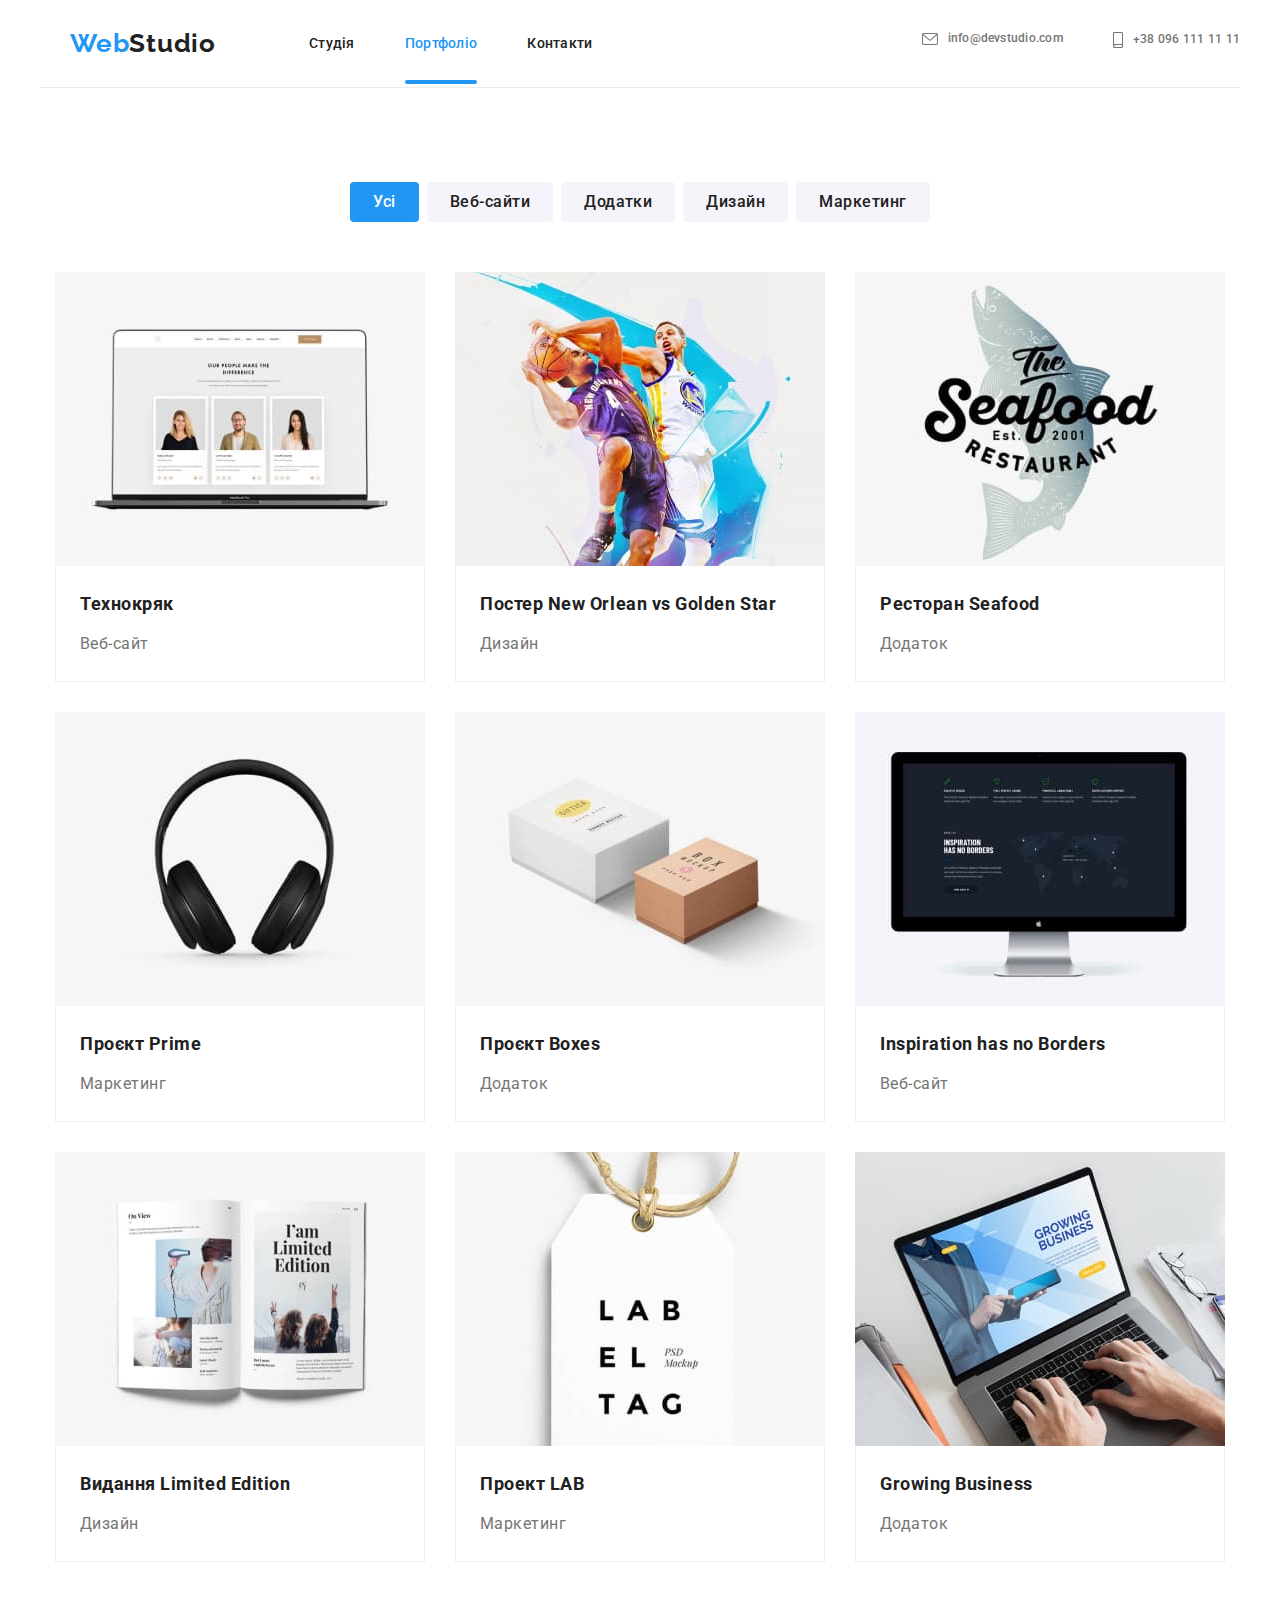
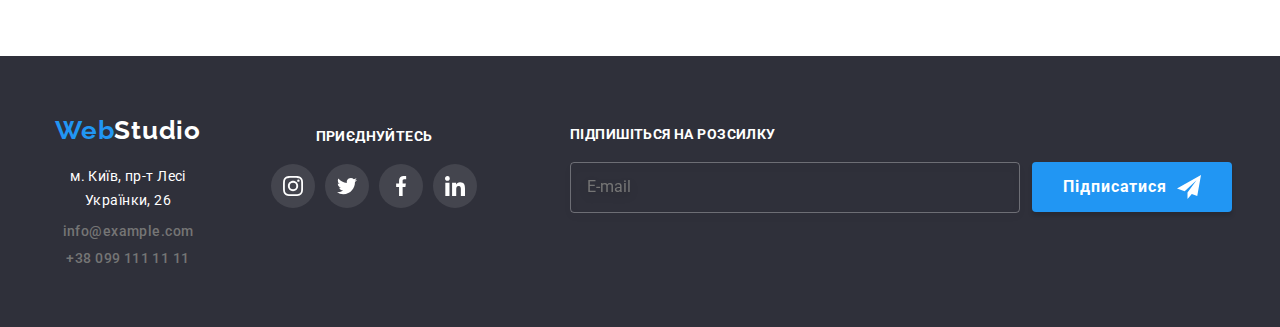
==== commit 3a439f7e: "styles" ====
--- a/portfolio.html
+++ b/portfolio.html
@@ -43,6 +43,11 @@
             </svg>+38 096 111 11 11</a>
         </li>
       </ul>
+      <button class="button__mobile" type="button" aria-expanded="false" data-menu-open>
+        <svg class="button-mobile__icon" width="40" height="40" aria-label="перемикач мщбільного меню">
+          <use class="icon__menu-mobile" href="./images/icons.svg#menu-mobile"></use>
+        </svg>
+      </button>
     </div>
   </header>
   <main>
@@ -52,7 +57,7 @@
         <h1 class="visually-hidden">portfolio</h1>
         <ul class="portfolio-btn__list">
           <li class="portfolio-btn__item">
-            <button class="portfolio-btn portfolio-btn--current" type="button">Все</button>
+            <button class="portfolio-btn portfolio-btn--current" type="button">Усі</button>
           </li>
           <li class="portfolio-btn__item">
             <button class="portfolio-btn" type="button">Веб-сайти</button>
@@ -265,6 +270,55 @@
       </div>
     </div>
   </footer>
+  <div class="mobile-overlay__menu is-open" data-menu>
+    <div class="mobile-overlay__container" data-menu-close>
+      <button class="mobile-overlay__btn">
+        <svg class="mobile-overla__icon" width="40" height="40">
+          <use class="icon__menu-close" href="./images/icons.svg#icon-close"></use>
+        </svg>
+      </button>
+      <nav class="mobile-overlay__nav">
+        <ul class="nav-overlay__list">
+          <li class="nav-overlay__item">
+            <a class="nav-overlay__link" href="index.html">Студія</a>
+          </li>
+          <li class="nav-overlay__item">
+            <a class="nav-overlay__link nav-overlay__link--current" href="#"> Портфоліо</a>
+          </li>
+          <li class="nav-overlay__item">
+            <a class="nav-overlay__link" href="#">Контакти</a>
+          </li>
+        </ul>
+      </nav>
+      <div class="overlay__bottom">
+        <ul class="contacts-overlay__list">
+          <li class="contacts-overlay__item">
+            <a class="contacts-overlay__tel" href="tel:+380961111111" target="_blank" rel="noopener noreferrer">+38 096
+              111 11 11</a>
+          </li>
+          <li class="contacts-overlay__item">
+            <a class="contacts-overlay__mail" href="mailto:info@devstudio.com" target="_blank"
+              rel="noopener noreferrer">info@devstudio.com</a>
+          </li>
+
+        </ul>
+        <ul class="reference-overlay__list">
+          <li class="reference-overlay__item">
+            <a href="" class="reference-overlay__link" target="_blank" rel="noopener noreferrer">Instagram</a>
+          </li>
+          <li class="reference-overlay__item">
+            <a href="" class="reference-overlay__link" target="_blank" rel="noopener noreferrer">Twitter</a>
+          </li>
+          <li class="reference-overlay__item">
+            <a href="" class="reference-overlay__link" target="_blank" rel="noopener noreferrer">Facebook</a>
+          </li>
+          <li class="reference-overlay__item">
+            <a href="" class="reference-overlay__link" target="_blank" rel="noopener noreferrer">LinkedIn</a>
+          </li>
+        </ul>
+      </div>
+    </div>
+  </div>
   <script src="./js/modal.js"></script>
   <script src="./js/mobile-menu.js"></script>
 </body>
--- a/css/main.min.css
+++ b/css/main.min.css
@@ -1 +1 @@
-:root{--main-font: "Roboto", sans-serif;--secondary-font: "Raleway", sans-serif;--white-color: #fff;--main-txt-color: #212121;--accent-color: #2196f3;--grey-color: #757575;--darkblue-background-color: #2f303a;--lightdrey-background-color: #f5f4fa;--border-color: #ececec;--border-cart-color: #eeeeee;--btn-background-color: #188ce8;--animation-hover: 250ms cubic-bezier(0.4, 0, 0.2, 1)}.visually-hidden{position:absolute;white-space:nowrap;width:1px;height:1px;overflow:hidden;border:0;padding:0;clip:rect(0 0 0 0);-webkit-clip-path:inset(50%);clip-path:inset(50%);margin:-1px}@-webkit-keyframes move{0%{-webkit-transform:translatex(-600px);transform:translatex(-600px)}100%{-webkit-transform:translatex(0);transform:translatex(0)}}@keyframes move{0%{-webkit-transform:translatex(-600px);transform:translatex(-600px)}100%{-webkit-transform:translatex(0);transform:translatex(0)}}@-webkit-keyframes animateY{0%{opacity:.5;-webkit-transform:translateY(-220px);transform:translateY(-220px)}50%{opacity:.7;-webkit-transform:translateY(-5px);transform:translateY(-5px)}100%{opacity:1;-webkit-transform:translateY(0);transform:translateY(0)}}@keyframes animateY{0%{opacity:.5;-webkit-transform:translateY(-220px);transform:translateY(-220px)}50%{opacity:.7;-webkit-transform:translateY(-5px);transform:translateY(-5px)}100%{opacity:1;-webkit-transform:translateY(0);transform:translateY(0)}}@-webkit-keyframes fade-in{0%{opacity:.3;-webkit-transform:translateY(300px) scale(0.3);transform:translateY(300px) scale(0.3)}100%{opacity:1;-webkit-transform:translatey(0) scale(1);transform:translatey(0) scale(1)}}@keyframes fade-in{0%{opacity:.3;-webkit-transform:translateY(300px) scale(0.3);transform:translateY(300px) scale(0.3)}100%{opacity:1;-webkit-transform:translatey(0) scale(1);transform:translatey(0) scale(1)}}@media screen and (min-width: 480px){.portfolio,.clients,.team,.cart,.feature,.hero{padding:60px 0}}@media screen and (min-width: 768px){.portfolio,.clients,.team,.cart,.feature,.hero{padding:60px 0}}@media screen and (min-width: 1200px){.portfolio,.clients,.team,.cart,.feature,.hero{padding:94px 0}}.portfolio__container,.footer__container,.clients__container,.team__container,.cart__container,.feature__container,.hero__container,.header__container,.header{margin:0 auto;padding:0 15px}@media screen and (min-width: 480px){.portfolio__container,.footer__container,.clients__container,.team__container,.cart__container,.feature__container,.hero__container,.header__container,.header{width:480px}}@media screen and (min-width: 768px){.portfolio__container,.footer__container,.clients__container,.team__container,.cart__container,.feature__container,.hero__container,.header__container,.header{width:768px}}@media screen and (min-width: 1200px){.portfolio__container,.footer__container,.clients__container,.team__container,.cart__container,.feature__container,.hero__container,.header__container,.header{width:1200px}}body{font-family:var(--main-font);color:var(--main-txt-color);margin:0}.no-scroll{overflow:hidden}html{-webkit-box-sizing:border-box;box-sizing:border-box}*,*::before,*::after{-webkit-box-sizing:inherit;box-sizing:inherit}h1,h2,h3,h4,h5,h6,p,ul{margin:0;padding:0}ul{list-style-type:none}.hero__btn{display:inline-block;padding:10px 24px;font-family:inherit;line-height:1.6;font-weight:700;font-size:16px;letter-spacing:.06em;cursor:pointer;border:1px solid rgba(0,0,0,0);border-radius:4px;background-color:var(--accent-color);color:var(--white-color);-webkit-transition:background-color var(--animation-hover),color var(--animation-hover);transition:background-color var(--animation-hover),color var(--animation-hover)}.hero__btn:hover,.hero__btn:focus{background-color:var(--btn-background-color);color:var(--white-color)}@media screen and (min-width: 1200px){.hero__btn{padding:10px 32px}}@media screen and (min-width: 768px)and (max-width: 1200px){.footer-form__group{max-width:450px;text-align:center;margin:0 auto}}@media screen and (min-width: 1200px){.footer-form__group{margin:0}}@media screen and (min-width: 450px)and (max-width: 768px){.footer-form__group{text-align:center}}.footer-form__title{font-weight:700;font-size:14px;line-height:1.1428571429;letter-spacing:.03em;text-transform:uppercase;color:var(--white-color);margin-bottom:20px}@media screen and (min-width: 1200px){.footer-form{display:-webkit-box;display:-ms-flexbox;display:flex}}.footer-form__email{margin-bottom:20px;min-width:450px;min-height:50px;padding:15px 16px;border:none;border:1px solid rgba(255,255,255,.3);-webkit-filter:drop-shadow(0px 4px 4px rgba(0, 0, 0, 0.15));filter:drop-shadow(0px 4px 4px rgba(0, 0, 0, 0.15));border-radius:4px;background-color:rgba(0,0,0,0);outline:rgba(0,0,0,0)}@media screen and (min-width: 1200px){.footer-form__email{margin:0 12px 0 0}}@media screen and (min-width: 1200px){.footer-form__email{min-width:358px}}.footer-form__btn{font-weight:700;font-size:16px;line-height:1.875;display:-webkit-inline-box;display:-ms-inline-flexbox;display:inline-flex;-webkit-box-align:center;-ms-flex-align:center;align-items:center;letter-spacing:.06em;color:var(--white-color);min-width:200px;min-height:50px;padding:10px 28px;background-color:var(--accent-color);border:none;-webkit-box-shadow:0px 4px 4px rgba(0,0,0,.15);box-shadow:0px 4px 4px rgba(0,0,0,.15);border-radius:4px}.footer-form__btn-icon{margin-left:10px;width:24px;height:24px;fill:var(--white-color)}.backdrop{position:fixed;top:0;left:0;z-index:1000;display:-webkit-box;display:-ms-flexbox;display:flex;-webkit-box-align:center;-ms-flex-align:center;align-items:center;-webkit-box-pack:center;-ms-flex-pack:center;justify-content:center;width:100%;height:100%;background-color:rgba(0,0,0,.2);-webkit-transition:opacity var(--animation-hover),visibility var(--animation-hover);transition:opacity var(--animation-hover),visibility var(--animation-hover)}.backdrop.is-hidden{opacity:0;visibility:hidden;pointer-events:none}.modal{display:block;position:absolute;padding:40px 39px 40px 41px;top:50%;left:50%;-webkit-transform:translate(-50%, -50%);transform:translate(-50%, -50%);width:528px;min-height:581px;background-color:#fff;-webkit-box-shadow:0px 1px 3px rgba(0,0,0,.12),0px 1px 1px rgba(0,0,0,.14),0px 2px 1px rgba(0,0,0,.2);box-shadow:0px 1px 3px rgba(0,0,0,.12),0px 1px 1px rgba(0,0,0,.14),0px 2px 1px rgba(0,0,0,.2);border-radius:4px;opacity:1;-webkit-transition:opacity var(--animation-hover),-webkit-transform var(--animation-hover);transition:opacity var(--animation-hover),-webkit-transform var(--animation-hover);transition:transform var(--animation-hover),opacity var(--animation-hover);transition:transform var(--animation-hover),opacity var(--animation-hover),-webkit-transform var(--animation-hover)}.backdrop.is-hidden .modal{opacity:0;-webkit-transform:translate(-50%, -50%) scale(0.5);transform:translate(-50%, -50%) scale(0.5)}.modal-btn{position:absolute;top:8px;right:8px;cursor:pointer;border-radius:50%;background-color:rgba(0,0,0,0);border:1px solid rgba(0,0,0,.1);width:30px;height:30px;padding:0;display:-webkit-box;display:-ms-flexbox;display:flex;-webkit-box-align:center;-ms-flex-align:center;align-items:center;-webkit-box-pack:center;-ms-flex-pack:center;justify-content:center}.modal-btn__icon{width:18px;height:18px;-webkit-transition:fill var(--animation-hover);transition:fill var(--animation-hover)}.modal-btn__icon:hover,.modal-btn__icon:focus{fill:#2196f3}.register-form{text-align:center}.register-form__title{display:block;margin-bottom:12px;text-align:center;font-weight:700;font-size:20px;line-height:1.15;letter-spacing:.03em;color:inherit}.register-form__group{margin-bottom:20px}.register-form__wrap{display:block;position:relative}.register-form__wrap:not(:last-child){margin-bottom:10px}.register-form__label{display:block;text-align:left;margin-bottom:4px;font-weight:400;font-size:12px;line-height:1.1666666667;letter-spacing:.01em;color:var(--grey-color)}.register-form__input,.register-form__message{height:40px;width:100%;padding:15px;padding-left:42px;outline:rgba(0,0,0,0);border:1px solid rgba(33,33,33,.2);border-radius:4px;-webkit-transition:border-color var(--animation-hover);transition:border-color var(--animation-hover)}.register-form__input:hover,.register-form__input:focus,.register-form__message:hover,.register-form__message:focus{border-color:var(--accent-color)}.register-form__message{resize:none;height:120px;padding:12px 16px;-webkit-transition:border-color var(--animation-hover);transition:border-color var(--animation-hover)}.register-form__message::-webkit-input-placeholder{font-weight:400;font-size:12px;line-height:1.1666666667;letter-spacing:.01em;color:rgba(117,117,117,.5)}.register-form__message::-moz-placeholder{font-weight:400;font-size:12px;line-height:1.1666666667;letter-spacing:.01em;color:rgba(117,117,117,.5)}.register-form__message:-ms-input-placeholder{font-weight:400;font-size:12px;line-height:1.1666666667;letter-spacing:.01em;color:rgba(117,117,117,.5)}.register-form__message::-ms-input-placeholder{font-weight:400;font-size:12px;line-height:1.1666666667;letter-spacing:.01em;color:rgba(117,117,117,.5)}.register-form__message::placeholder{font-weight:400;font-size:12px;line-height:1.1666666667;letter-spacing:.01em;color:rgba(117,117,117,.5)}.register-form__icon{position:absolute;bottom:11px;left:15px;display:-webkit-box;display:-ms-flexbox;display:flex;-webkit-box-align:center;-ms-flex-align:center;align-items:center;-webkit-box-pack:center;-ms-flex-pack:center;justify-content:center;-webkit-transition:fill var(--animation-hover);transition:fill var(--animation-hover)}.register-form__input:hover+.register-form__icon,.register-form__input:focus+.register-form__icon{fill:var(--accent-color)}.register-form__agreement{margin-bottom:30px;display:-webkit-box;display:-ms-flexbox;display:flex;-webkit-box-align:center;-ms-flex-align:center;align-items:center;-webkit-box-pack:center;-ms-flex-pack:center;justify-content:center}.register-checkbox:checked+.register-checkbox__icon .register-icon__uncheck{opacity:0;-webkit-transition:opacity var(--animation-hover);transition:opacity var(--animation-hover)}.register-checkbox__icon{margin-right:8px;-webkit-transition:background-color var(--animation-hover);transition:background-color var(--animation-hover)}.register-checkbox:checked+.register-checkbox__icon{background-color:var(--accent-color)}.register-icon__check{opacity:0;fill:var(--white-color);-webkit-transition:opacity var(--animation-hover);transition:opacity var(--animation-hover)}.register-checkbox:checked+.register-checkbox__icon .register-icon__check{opacity:1}.register-checkbox:checked .register-checkbox__icon{background-color:var(--accent-color)}.register-checkbox__text{font-weight:400;font-size:14px;line-height:1.7142857143;letter-spacing:.03em;color:var(--grey-color);-webkit-user-select:none;-moz-user-select:none;-ms-user-select:none;user-select:none}.register-checkbox__link{color:#2196f3;text-underline-position:under}.register-form__btn{display:-webkit-inline-box;display:-ms-inline-flexbox;display:inline-flex;-webkit-box-align:center;-ms-flex-align:center;align-items:center;padding:10px 52px;font-weight:700;font-size:16px;line-height:1.875;letter-spacing:.06em;cursor:pointer;border:none;-webkit-box-shadow:0px 4px 4px rgba(0,0,0,.15);box-shadow:0px 4px 4px rgba(0,0,0,.15);border-radius:4px;background-color:var(--accent-color);color:var(--white-color)}.register-form__btn:hover,.register-form__btn:focus{background-color:var(--btn-background-color)}@media screen and (min-width: 738px){.nav{margin-left:88px}}@media screen and (min-width: 1200px){.nav{margin-left:93px}}.nav__list{display:none}@media screen and (min-width: 738px){.nav__list{display:-webkit-box;display:-ms-flexbox;display:flex}}.nav__item+.nav__item{margin-left:50px}.nav__link{display:block;padding:32px 0;text-decoration:none;font-weight:500;font-size:40px;line-height:1.1;letter-spacing:.02em;-webkit-transition:color var(--animation-hover);transition:color var(--animation-hover);color:var(--main-txt-color);position:relative}.nav__link:hover,.nav__link:focus{color:var(--accent-color)}.nav__link::after{content:"";display:block;position:absolute;bottom:-1px;width:100%;background-color:var(--accent-color);border-radius:2px;height:4px;opacity:0;-webkit-transition:opacity var(--animation-hover);transition:opacity var(--animation-hover)}.nav__link:hover:after{opacity:1}@media screen and (min-width: 738px){.nav__link{font-size:14px}}.nav__link--current{color:var(--accent-color)}.nav__link.nav__link--current::after{opacity:1}.header{border-bottom:1px solid var(--border-color)}@media screen and (min-width: 738px)and (max-width: 1200px){.header{margin:0;padding:0}}.header__container{display:-webkit-box;display:-ms-flexbox;display:flex;-webkit-box-align:center;-ms-flex-align:center;align-items:center}.header__logo{font-weight:700;text-decoration:none;font-family:var(--secondary-font);font-size:24px;line-height:1.1;letter-spacing:.03em;color:var(--accent-color)}@media screen and (min-width: 1200px){.header__logo{font-size:26px}}.header__logo--styles{font-style:var(--secondary-font);font-size:26px;line-height:1.1;letter-spacing:.03em;color:var(--main-txt-color)}@media screen and (min-width: 450px)and (max-width: 1200px){.contacts__list{display:none}}@media screen and (min-width: 738px)and (max-width: 1200px){.contacts__list{max-width:138px;display:block;margin-left:auto}}@media screen and (min-width: 1200px){.contacts__list{display:-webkit-box;display:-ms-flexbox;display:flex;margin-left:auto}}.contacts__list .contacts__link{-webkit-box-align:center;-ms-flex-align:center;align-items:center;display:-webkit-box;display:-ms-flexbox;display:flex;font-weight:500;font-size:12px;line-height:1.1;letter-spacing:.02em;text-decoration:none;color:var(--grey-color);-webkit-transition:color var(--animation-hover);transition:color var(--animation-hover)}@media screen and (min-width: 1200px){.contacts__list .contacts__link{padding:32px 0}}@media screen and (min-width: 738px)and (max-width: 1200px){.contacts__item--tablet{margin-bottom:10px}}@media screen and (min-width: 768px){.contacts__link{font-size:12px}}@media screen and (min-width: 1200px){.contacts__link{font-size:14px}}.contacts__item:not(:last-child){margin-right:50px}.contacts__link:hover,.contacts__link:focus{color:var(--accent-color)}.contacts__icon-envelope{width:16px;height:12px;fill:currentColor;margin-right:10px;-webkit-transition:fill var(--animation-hover);transition:fill var(--animation-hover)}.contacts__icon-smartphone{width:10px;height:16px;fill:currentColor;margin-right:10px;-webkit-transition:fill var(--animation-hover);transition:fill var(--animation-hover)}.contacts__icon-envelope:hover,.contacts__icon-smartphone:hover,.contacts__icon-envelope:focus,.contacts__icon-smartphone:focus{fill:var(--accent-color)}.hero{padding-top:118px;padding-bottom:118px;text-align:center;background-color:var(--darkblue-background-color);background-image:-webkit-gradient(linear, left top, right top, from(rgba(47, 48, 58, 0.4)), to(rgba(47, 48, 58, 0.4))),url("../images/hero/Img-10-2.jpg");background-image:linear-gradient(to right, rgba(47, 48, 58, 0.4), rgba(47, 48, 58, 0.4)),url("../images/hero/Img-10-2.jpg");max-width:1600px;margin:0 auto;background-repeat:no-repeat;background-size:cover;background-position:center}@media screen and (min-width: 1200px){.hero{padding:200px 0 200px 0}}.hero__title{margin-bottom:30px;font-weight:900;font-size:26px;line-height:1.3;letter-spacing:.06em;text-transform:uppercase;color:var(--white-color);-webkit-animation:move 1500ms linear 100ms 1 both;animation:move 1500ms linear 100ms 1 both}@media screen and (min-width: 1200px){.hero__title{font-size:44px}}.feature{padding-bottom:0}.feature__list{margin:0 auto}@media screen and (min-width: 768px){.feature__list{display:-webkit-box;display:-ms-flexbox;display:flex;gap:30px}}@media screen and (min-width: 768px)and (max-width: 1200px){.feature__list{display:-webkit-box;display:-ms-flexbox;display:flex;-ms-flex-wrap:wrap;flex-wrap:wrap;gap:30px;-webkit-box-pack:center;-ms-flex-pack:center;justify-content:center}}.feature__item{margin-bottom:30px}@media screen and (min-width: 768px){.feature__item{margin-bottom:0}}@media screen and (min-width: 768px)and (max-width: 1200px){.feature__item{-ms-flex-preferred-size:calc((100% - 60px)/2);flex-basis:calc((100% - 60px)/2)}}.feature__item:not(:last-child){margin-bottom:0}.feature__title{margin-bottom:10px}.feature-block{display:-webkit-box;display:-ms-flexbox;display:flex;height:120px;background-color:var(--lightdrey-background-color);-webkit-box-pack:center;-ms-flex-pack:center;justify-content:center;-webkit-box-align:center;-ms-flex-align:center;align-items:center;border-radius:4px;margin-bottom:30px}.feature-block__icon{margin:0;width:70px;height:70px}.feature__title{font-weight:700;text-transform:uppercase;font-size:14px;line-height:1.1;letter-spacing:.03em}.feature__text{font-size:14px;line-height:1.7;letter-spacing:.03em;color:var(--grey-color)}@media screen and (min-width: 320px)and (max-width: 1199px){.cart{display:none}}.cart__title{text-align:center;margin-bottom:50px;font-weight:700;font-size:36px;line-height:1.1;letter-spacing:.03em;-webkit-animation:move 1500ms linear 100ms 1 both;animation:move 1500ms linear 100ms 1 both}.cart__list{display:-webkit-box;display:-ms-flexbox;display:flex;gap:30px}.cart__item{position:relative;-webkit-animation:fade-in 1500ms ease 100ms 1 alternate both;animation:fade-in 1500ms ease 100ms 1 alternate both}.cart__img{display:block}.cart__label{font-weight:700;font-size:14px;line-height:1.1428571429;text-align:center;letter-spacing:.03em;text-transform:uppercase;display:-webkit-box;display:-ms-flexbox;display:flex;-webkit-box-align:center;-ms-flex-align:center;align-items:center;-webkit-box-pack:center;-ms-flex-pack:center;justify-content:center;position:absolute;bottom:3px;background-color:rgba(47,48,58,.8);color:#fff;width:100%;padding:27px 107px;-webkit-animation:animateY 5000ms ease 500ms 1 alternate both;animation:animateY 5000ms ease 500ms 1 alternate both}.team{background-color:var(--lightdrey-background-color)}.team__title{text-align:center;margin-bottom:30px;font-weight:700;font-size:28px;line-height:1.1;letter-spacing:.03em;-webkit-animation:move 1500ms linear 100ms 1 both;animation:move 1500ms linear 100ms 1 both}@media screen and (min-width: 1200px){.team__title{font-size:36px;margin-bottom:50px}}.team__list{margin:0 auto}@media screen and (min-width: 768px){.team__list{display:-webkit-box;display:-ms-flexbox;display:flex;gap:30px;-webkit-box-pack:center;-ms-flex-pack:center;justify-content:center}}@media screen and (min-width: 768px)and (max-width: 1200px){.team__list{display:-webkit-box;display:-ms-flexbox;display:flex;-ms-flex-wrap:wrap;flex-wrap:wrap;gap:30px}}.team__item{background-color:var(--white-color);text-align:center;border-radius:0px 0px 4px 4px;-webkit-box-shadow:0px 1px 3px rgba(0,0,0,.12),0px 1px 1px rgba(0,0,0,.14),0px 2px 1px rgba(0,0,0,.2);box-shadow:0px 1px 3px rgba(0,0,0,.12),0px 1px 1px rgba(0,0,0,.14),0px 2px 1px rgba(0,0,0,.2);-webkit-animation:fade-in 1500ms ease 100ms 1 alternate both;animation:fade-in 1500ms ease 100ms 1 alternate both}@media screen and (min-width: 768px)and (max-width: 1200px){.team__item{-ms-flex-preferred-size:calc((100% - 60px)/2);flex-basis:calc((100% - 60px)/2)}}.team__img{display:block}.team__wrapper{padding:30px 0}.team__name{margin-bottom:10px;font-weight:500;font-size:16px;line-height:1.1;letter-spacing:.03em}.team__profession{font-size:16px;line-height:1.1;letter-spacing:.03em;color:var(--grey-color);margin-bottom:16px}.social{display:-webkit-box;display:-ms-flexbox;display:flex;-webkit-box-pack:center;-ms-flex-pack:center;justify-content:center}.social__item:not(:last-child){margin-right:10px}.social__link{width:44px;height:44px;border-radius:50%;display:-webkit-box;display:-ms-flexbox;display:flex;-webkit-box-align:center;-ms-flex-align:center;align-items:center;-webkit-box-pack:center;-ms-flex-pack:center;justify-content:center;color:#afb1b8;-webkit-transition:background-color var(--animation-hover),color var(--animation-hover);transition:background-color var(--animation-hover),color var(--animation-hover)}.social__link:hover,.social__link:focus{background-color:var(--accent-color);color:var(--white-color)}.social__icon{width:20px;height:20px;fill:currentColor}.clients__title{text-align:center;margin-bottom:30px;font-weight:700;font-size:28px;line-height:1.1;letter-spacing:.03em;-webkit-animation:move 1500ms linear 100ms 1 both;animation:move 1500ms linear 100ms 1 both}@media screen and (min-width: 1200px){.clients__title{font-size:36px;margin-bottom:50px}}.clients__list{display:-webkit-box;display:-ms-flexbox;display:flex;-ms-flex-wrap:wrap;flex-wrap:wrap;gap:30px}@media screen and (min-width: 1200px){.clients__list{display:-webkit-box;display:-ms-flexbox;display:flex;gap:30px}}@media screen and (min-width: 450px)and (max-width: 1200px){.clients__list{display:-webkit-box;display:-ms-flexbox;display:flex;-ms-flex-wrap:wrap;flex-wrap:wrap;gap:30px}}.clients__item{border-radius:4px;-webkit-animation:fade-in 1500ms ease 100ms 1 alternate both;animation:fade-in 1500ms ease 100ms 1 alternate both}@media screen and (min-width: 450px)and (max-width: 768px){.clients__item{-ms-flex-preferred-size:calc((100% - 60px)/2);flex-basis:calc((100% - 60px)/2)}}@media screen and (min-width: 450px)and (max-width: 1200px){.clients__item{-ms-flex-preferred-size:calc((100% - 60px)/3);flex-basis:calc((100% - 60px)/3)}}.clients__logo{border:1px solid #afb1b8;border-radius:4px;display:-webkit-box;display:-ms-flexbox;display:flex;-webkit-box-align:center;-ms-flex-align:center;align-items:center;-webkit-box-pack:center;-ms-flex-pack:center;justify-content:center;width:210px;height:92px;-webkit-transform:translatex(0);transform:translatex(0);-webkit-transition-property:-webkit-transform;transition-property:-webkit-transform;transition-property:transform;transition-property:transform, -webkit-transform;-webkit-transition-duration:2000ms;transition-duration:2000ms;-webkit-transition:border-color var(--animation-hover),fill var(--animation-hover);transition:border-color var(--animation-hover),fill var(--animation-hover)}@media screen and (min-width: 768px){.clients__logo{width:226px}}@media screen and (min-width: 1200px){.clients__logo{width:170px}}.clients__logo:hover,.clients__logo:focus{border-color:var(--accent-color)}.clients__icon{width:106px;height:60px;fill:#afb1b8;-webkit-transition:fill var(--animation-hover);transition:fill var(--animation-hover)}.clients__logo:hover .clients__icon,.clients__logo:focus .clients__icon{fill:var(--accent-color)}.footer{padding:60px 0;background-color:var(--darkblue-background-color)}.footer__container{-webkit-box-align:baseline;-ms-flex-align:baseline;align-items:baseline}@media screen and (min-width: 1200px){.footer__container{display:-webkit-box;display:-ms-flexbox;display:flex}}.footer__group{margin-bottom:60px}@media screen and (min-width: 1200px){.footer__group{margin-right:70px;margin-bottom:0}}.footer__tablet{margin-bottom:72px}@media screen and (min-width: 768px){.footer__tablet{display:-webkit-box;display:-ms-flexbox;display:flex}}@media screen and (min-width: 768px)and (max-width: 1200px){.footer__tablet{margin-left:76px;margin-right:101px;margin-bottom:60px}}@media screen and (min-width: 1200px){.footer__tablet{margin-bottom:0}}@media screen and (min-width: 450px)and (max-width: 768px){.footer__tablet{text-align:center}}.footer__logo{font-weight:700;text-decoration:none;font-family:var(--secondary-font);font-size:26px;line-height:1.1;letter-spacing:.03em;color:var(--accent-color)}.footer__logo--styles{color:var(--white-color)}.footer__address{margin-top:20px;font-style:normal;font-size:14px;line-height:1.7;letter-spacing:.03em;color:var(--white-color)}.footer-contacts__list{margin-left:auto}.footer-contacts__item{margin-top:9px}.footer-contacts__link{font-weight:500;font-size:14px;line-height:1.1;letter-spacing:.03em;text-decoration:none;color:var(--grey-color);-webkit-transition:color var(--animation-hover);transition:color var(--animation-hover)}.footer-contacts__link:hover,.footer-contacts__link:focus{color:var(--accent-color)}@media screen and (min-width: 768px)and (max-width: 1200px){.footer__socials-group{margin-left:auto;padding-top:5px}}@media screen and (min-width: 1200px){.footer__socials-group{margin-right:93px;padding-top:12px}}.footer__socials-title{font-weight:700;font-size:14px;line-height:1.1428571429;letter-spacing:.03em;padding:0;margin-bottom:20px;text-transform:uppercase;color:var(--white-color)}.footer-socials__list{display:-webkit-box;display:-ms-flexbox;display:flex;gap:10px;-webkit-box-align:center;-ms-flex-align:center;align-items:center;-webkit-box-pack:center;-ms-flex-pack:center;justify-content:center;display:flex}.footer-socials__item{display:-webkit-box;display:-ms-flexbox;display:flex}@media screen and (min-width: 450px)and (max-width: 1200px){.footer-socials__item:not(:last-child){margin-right:10px}}.footer-social__link{width:44px;height:44px;border-radius:50%;display:-webkit-box;display:-ms-flexbox;display:flex;-webkit-box-align:center;-ms-flex-align:center;align-items:center;-webkit-box-pack:center;-ms-flex-pack:center;justify-content:center;color:#fff;background-color:rgba(255,255,255,.1);-webkit-transition:background-color var(--animation-hover),color var(--animation-hover);transition:background-color var(--animation-hover),color var(--animation-hover)}.footer-social__link:hover,.footer-social__link:focus{background-color:var(--accent-color);color:var(--white-color)}.footer-social__icon{width:20px;height:20px;fill:currentColor}.portfolio-btn__list{display:-webkit-box;display:-ms-flexbox;display:flex;-webkit-box-pack:center;-ms-flex-pack:center;justify-content:center;margin-bottom:50px;gap:8px}.portfolio-btn{display:inline-block;padding:6px 22px;font-weight:500;font-family:inherit;font-size:16px;line-height:1.6;letter-spacing:.03em;color:var(--main-txt-color);background-color:var(--lightdrey-background-color);border:1px solid rgba(0,0,0,0);cursor:pointer;border-radius:4px;-webkit-animation:move 1500ms linear 100ms 1 both;animation:move 1500ms linear 100ms 1 both;-webkit-transition:background-color var(--animation-hover),color var(--animation-hover),-webkit-box-shadow var(--animation-hover);transition:background-color var(--animation-hover),color var(--animation-hover),-webkit-box-shadow var(--animation-hover);transition:background-color var(--animation-hover),color var(--animation-hover),box-shadow var(--animation-hover);transition:background-color var(--animation-hover),color var(--animation-hover),box-shadow var(--animation-hover),-webkit-box-shadow var(--animation-hover)}.portfolio-btn:hover,.portfolio-btn:focus{-webkit-box-shadow:0px 3px 1px rgba(0,0,0,.1),0px 1px 2px rgba(0,0,0,.08),0px 2px 2px rgba(0,0,0,.12);box-shadow:0px 3px 1px rgba(0,0,0,.1),0px 1px 2px rgba(0,0,0,.08),0px 2px 2px rgba(0,0,0,.12);background-color:var(--accent-color);color:var(--white-color)}.portfolio-btn.portfolio-btn--current{background-color:var(--accent-color);color:var(--white-color)}@media screen and (min-width: 738px){.portfolio__group{display:-webkit-box;display:-ms-flexbox;display:flex;-ms-flex-wrap:wrap;flex-wrap:wrap;gap:30px}}@media screen and (min-width: 738px)and (max-width: 1200px){.portfolio__group{display:-webkit-box;display:-ms-flexbox;display:flex;-ms-flex-wrap:wrap;flex-wrap:wrap;gap:30px}}.portfolio__bg{-webkit-animation:fade-in 1500ms ease 100ms 1 alternate both;animation:fade-in 1500ms ease 100ms 1 alternate both;-webkit-transition:opacity var(--animation-hover),-webkit-box-shadow var(--animation-hover),-webkit-transform var(--animation-hover);transition:opacity var(--animation-hover),-webkit-box-shadow var(--animation-hover),-webkit-transform var(--animation-hover);transition:box-shadow var(--animation-hover),opacity var(--animation-hover),transform var(--animation-hover);transition:box-shadow var(--animation-hover),opacity var(--animation-hover),transform var(--animation-hover),-webkit-box-shadow var(--animation-hover),-webkit-transform var(--animation-hover)}@media screen and (min-width: 450px)and (max-width: 1200px){.portfolio__bg{margin-bottom:30px}}@media screen and (min-width: 738px)and (max-width: 1200px){.portfolio__bg{-ms-flex-preferred-size:calc((100% - 60px)/2);flex-basis:calc((100% - 60px)/2)}}@media screen and (min-width: 1200px){.portfolio__bg{-ms-flex-preferred-size:calc((100% - 60px)/3);flex-basis:calc((100% - 60px)/3)}}.portfolio__bg:hover{-webkit-box-shadow:0px 1px 1px rgba(0,0,0,.12),0px 4px 4px rgba(0,0,0,.06),1px 4px 6px rgba(0,0,0,.16);box-shadow:0px 1px 1px rgba(0,0,0,.12),0px 4px 4px rgba(0,0,0,.06),1px 4px 6px rgba(0,0,0,.16)}.overlay{position:relative;overflow:hidden;-webkit-transition:opacity var(--animation-hover),-webkit-transform var(--animation-hover);transition:opacity var(--animation-hover),-webkit-transform var(--animation-hover);transition:transform var(--animation-hover),opacity var(--animation-hover);transition:transform var(--animation-hover),opacity var(--animation-hover),-webkit-transform var(--animation-hover)}.overlay__img{display:block}.overlay__text{width:100%;height:100%;display:-webkit-box;display:-ms-flexbox;display:flex;-webkit-box-align:center;-ms-flex-align:center;align-items:center;-webkit-box-pack:center;-ms-flex-pack:center;justify-content:center;padding:63px 24px;font-weight:400;font-size:18px;line-height:1.5555555556;letter-spacing:.03em;background-color:rgba(33,150,243,.9);-webkit-user-select:none;-moz-user-select:none;-ms-user-select:none;user-select:none;color:#fff;top:0;left:0;position:absolute;-webkit-transform:translateY(100%);transform:translateY(100%);opacity:0;-webkit-transition:opacity var(--animation-hover),-webkit-transform var(--animation-hover);transition:opacity var(--animation-hover),-webkit-transform var(--animation-hover);transition:opacity var(--animation-hover),transform var(--animation-hover);transition:opacity var(--animation-hover),transform var(--animation-hover),-webkit-transform var(--animation-hover)}.portfolio__bg:hover .overlay .overlay__text{-webkit-transform:translateY(0);transform:translateY(0);opacity:1}.portfolio__wrapper{padding:20px 24px;border:1px solid var(--border-cart-color);border-top:none}.portfolio__title{margin-bottom:4px;font-weight:700;line-height:2;letter-spacing:.03em;font-size:18px}.portfolio__subtitle{line-height:2.2;font-size:16px;letter-spacing:.03em;color:var(--grey-color)}/*# sourceMappingURL=main.min.css.map */+:root{--main-font: "Roboto", sans-serif;--secondary-font: "Raleway", sans-serif;--white-color: #fff;--main-txt-color: #212121;--accent-color: #2196f3;--grey-color: #757575;--darkblue-background-color: #2f303a;--lightdrey-background-color: #f5f4fa;--border-color: #ececec;--border-cart-color: #eeeeee;--btn-background-color: #188ce8;--animation-hover: 250ms cubic-bezier(0.4, 0, 0.2, 1)}.visually-hidden{position:absolute;white-space:nowrap;width:1px;height:1px;overflow:hidden;border:0;padding:0;clip:rect(0 0 0 0);-webkit-clip-path:inset(50%);clip-path:inset(50%);margin:-1px}@-webkit-keyframes move{0%{-webkit-transform:translatex(-600px);transform:translatex(-600px)}100%{-webkit-transform:translatex(0);transform:translatex(0)}}@keyframes move{0%{-webkit-transform:translatex(-600px);transform:translatex(-600px)}100%{-webkit-transform:translatex(0);transform:translatex(0)}}@-webkit-keyframes animateY{0%{opacity:.5;-webkit-transform:translateY(-220px);transform:translateY(-220px)}50%{opacity:.7;-webkit-transform:translateY(-5px);transform:translateY(-5px)}100%{opacity:1;-webkit-transform:translateY(0);transform:translateY(0)}}@keyframes animateY{0%{opacity:.5;-webkit-transform:translateY(-220px);transform:translateY(-220px)}50%{opacity:.7;-webkit-transform:translateY(-5px);transform:translateY(-5px)}100%{opacity:1;-webkit-transform:translateY(0);transform:translateY(0)}}@-webkit-keyframes fade-in{0%{opacity:.3;-webkit-transform:translateY(300px) scale(0.3);transform:translateY(300px) scale(0.3)}100%{opacity:1;-webkit-transform:translatey(0) scale(1);transform:translatey(0) scale(1)}}@keyframes fade-in{0%{opacity:.3;-webkit-transform:translateY(300px) scale(0.3);transform:translateY(300px) scale(0.3)}100%{opacity:1;-webkit-transform:translatey(0) scale(1);transform:translatey(0) scale(1)}}@media screen and (min-width: 320px){.portfolio,.clients,.team,.cart,.feature,.hero{padding:60px 0}}@media screen and (min-width: 768px){.portfolio,.clients,.team,.cart,.feature,.hero{padding:60px 0}}@media screen and (min-width: 1200px){.portfolio,.clients,.team,.cart,.feature,.hero{padding:94px 0}}.portfolio__container,.footer__container,.clients__container,.team__container,.cart__container,.feature__container,.hero__container,.header__container,.header{margin:0 auto;padding:0 15px}@media screen and (min-width: 480px){.portfolio__container,.footer__container,.clients__container,.team__container,.cart__container,.feature__container,.hero__container,.header__container,.header{width:480px}}@media screen and (min-width: 768px){.portfolio__container,.footer__container,.clients__container,.team__container,.cart__container,.feature__container,.hero__container,.header__container,.header{width:768px}}@media screen and (min-width: 1200px){.portfolio__container,.footer__container,.clients__container,.team__container,.cart__container,.feature__container,.hero__container,.header__container,.header{width:1200px}}body{font-family:var(--main-font);color:var(--main-txt-color);margin:0}.no-scroll{overflow:hidden}html{-webkit-box-sizing:border-box;box-sizing:border-box}*,*::before,*::after{-webkit-box-sizing:inherit;box-sizing:inherit}h1,h2,h3,h4,h5,h6,p,ul{margin:0;padding:0}ul{list-style-type:none}.hero__btn{display:inline-block;padding:10px 24px;font-family:inherit;line-height:1.6;font-weight:700;font-size:16px;letter-spacing:.06em;cursor:pointer;border:1px solid rgba(0,0,0,0);border-radius:4px;background-color:var(--accent-color);color:var(--white-color);-webkit-transition:background-color var(--animation-hover),color var(--animation-hover);transition:background-color var(--animation-hover),color var(--animation-hover)}.hero__btn:hover,.hero__btn:focus{background-color:var(--btn-background-color);color:var(--white-color)}@media screen and (min-width: 1200px){.hero__btn{padding:10px 32px}}.mobile-overlay__menu{margin:0;position:fixed;top:0;left:0;width:100%;height:100%;opacity:0;z-index:100;pointer-events:none;visibility:hidden;background-color:var(--white-color);-webkit-transition:opacity var(--animation-hover),visibility var(--animation-hover);transition:opacity var(--animation-hover),visibility var(--animation-hover)}.mobile-overlay__menu.is-open{opacity:1;pointer-events:initial;visibility:visible}@media screen and (min-width: 738px){.mobile-overlay__menu{display:none}}.mobile-overlay__container{display:-webkit-box;display:-ms-flexbox;display:flex;-webkit-box-orient:vertical;-webkit-box-direction:normal;-ms-flex-direction:column;flex-direction:column;max-width:480px;background-color:var(--white-color);height:100%;padding:48px 15px}.mobile-overlay__menu.is-open .mobile-overlay__container{-webkit-transform:translateX(100%);transform:translateX(100%);-webkit-transition:-webkit-transform var(--animation-hover);transition:-webkit-transform var(--animation-hover);transition:transform var(--animation-hover);transition:transform var(--animation-hover), -webkit-transform var(--animation-hover)}.mobile-overlay__menu.is-open .mobile-overlay__container{-webkit-transform:translateX(0);transform:translateX(0)}@media screen and (min-width: 449px){.mobile-overlay__container{padding:48px 40px}}.mobile-overlay__btn{position:absolute;top:21px;right:25px;border:none;background-color:rgba(0,0,0,0);width:40px;height:40px;cursor:pointer;margin-left:auto}.mobile-overla__icon{width:40px;height:40px;-webkit-transition:fill var(--animation-hover);transition:fill var(--animation-hover)}.mobile-overla__icon:hover,.mobile-overla__icon:focus{fill:var(--accent-color)}.nav-overlay__item:not(:last-child){margin-bottom:30px}.nav-overlay__link{text-decoration:none;font-weight:500;font-size:40px;line-height:1.175;letter-spacing:.02em;color:var(--main-txt-color)}.nav-overlay__link--current{color:var(--accent-color)}.overlay__bottom{margin-top:auto}.contacts-overlay__tel{text-decoration:none;font-weight:500;font-size:34px;line-height:1.1764705882;color:var(--accent-color);letter-spacing:.02em}.contacts-overlay__item:first-child{margin-bottom:32px}.contacts-overlay__item:last-child{margin-bottom:64px}.contacts-overlay__mail{text-decoration:none;font-weight:500;font-size:24px;line-height:1.1666666667;letter-spacing:.02em;color:var(--grey-color)}.reference-overlay__list{display:-webkit-box;display:-ms-flexbox;display:flex;-ms-flex-wrap:wrap;flex-wrap:wrap;gap:10px}.reference-overlay__link{text-decoration:none;font-weight:500;font-size:18px;line-height:1.2222222222;letter-spacing:.02em;color:var(--accent-color)}.reference-overlay__item:not(:last-child) .reference-overlay__link{border-right:1px solid rgba(33,33,33,.2);padding-right:10px}.button__mobile{display:-webkit-inline-box;display:-ms-inline-flexbox;display:inline-flex;-webkit-box-align:center;-ms-flex-align:center;align-items:center;-webkit-box-pack:center;-ms-flex-pack:center;justify-content:center;background-color:rgba(0,0,0,0);border:none;width:40px;height:40px;padding:0;margin-left:auto;cursor:pointer}@media screen and (min-width: 738px){.button__mobile{display:none}}.button-mobile__icon{width:40px;height:40px;fill:var(--main-txt-color)}@media screen and (min-width: 768px)and (max-width: 1200px){.footer-form__group{max-width:450px;margin:0}}@media screen and (min-width: 1200px){.footer-form__group{margin:0}}@media screen and (min-width: 320px)and (max-width: 1200px){.footer-form__group{text-align:center;-webkit-box-pack:center;-ms-flex-pack:center;justify-content:center;margin:0 auto}}.footer-form__title{font-weight:700;font-size:14px;line-height:1.1428571429;letter-spacing:.03em;text-transform:uppercase;color:var(--white-color);margin-bottom:20px}@media screen and (min-width: 1200px){.footer-form{display:-webkit-box;display:-ms-flexbox;display:flex}}.footer-form__email{min-width:290px;margin:0 auto;min-height:50px;padding:15px 16px;border:none;border:1px solid rgba(255,255,255,.3);-webkit-filter:drop-shadow(0px 4px 4px rgba(0, 0, 0, 0.15));filter:drop-shadow(0px 4px 4px rgba(0, 0, 0, 0.15));border-radius:4px;background-color:rgba(0,0,0,0);outline:rgba(0,0,0,0)}@media screen and (min-width: 1200px){.footer-form__email{margin:0 12px 0 0}}@media screen and (min-width: 1200px){.footer-form__email{min-width:358px}}@media screen and (min-width: 480px){.footer-form__email{min-width:450px}}.footer-form__btn{margin-top:20px;font-weight:700;font-size:16px;line-height:1.875;display:-webkit-inline-box;display:-ms-inline-flexbox;display:inline-flex;-webkit-box-align:center;-ms-flex-align:center;align-items:center;-webkit-box-pack:center;-ms-flex-pack:center;justify-content:center;letter-spacing:.06em;color:var(--white-color);min-width:200px;min-height:50px;padding:10px 28px;background-color:var(--accent-color);border:none;-webkit-box-shadow:0px 4px 4px rgba(0,0,0,.15);box-shadow:0px 4px 4px rgba(0,0,0,.15);border-radius:4px}@media screen and (min-width: 1200px){.footer-form__btn{margin-top:0}}.footer-form__btn-icon{margin-left:10px;width:24px;height:24px;fill:var(--white-color)}.backdrop{position:fixed;top:0;left:0;z-index:1000;display:-webkit-box;display:-ms-flexbox;display:flex;-webkit-box-align:center;-ms-flex-align:center;align-items:center;-webkit-box-pack:center;-ms-flex-pack:center;justify-content:center;width:100%;height:100%;background-color:rgba(0,0,0,.2);-webkit-transition:opacity var(--animation-hover),visibility var(--animation-hover);transition:opacity var(--animation-hover),visibility var(--animation-hover);overflow-y:scroll}.backdrop.is-hidden{opacity:0;visibility:hidden;pointer-events:none}.modal{display:block;position:absolute;padding:40px 39px 40px 41px;top:50%;left:50%;-webkit-transform:translate(-50%, -50%);transform:translate(-50%, -50%);width:320px;min-height:609px;background-color:#fff;-webkit-box-shadow:0px 1px 3px rgba(0,0,0,.12),0px 1px 1px rgba(0,0,0,.14),0px 2px 1px rgba(0,0,0,.2);box-shadow:0px 1px 3px rgba(0,0,0,.12),0px 1px 1px rgba(0,0,0,.14),0px 2px 1px rgba(0,0,0,.2);border-radius:4px;opacity:1;-webkit-transition:opacity var(--animation-hover),-webkit-transform var(--animation-hover);transition:opacity var(--animation-hover),-webkit-transform var(--animation-hover);transition:transform var(--animation-hover),opacity var(--animation-hover);transition:transform var(--animation-hover),opacity var(--animation-hover),-webkit-transform var(--animation-hover)}@media screen and (min-width: 450px){.modal{width:450px}}@media screen and (min-width: 769px){.modal{width:528px;min-height:581px}}.backdrop.is-hidden .modal{opacity:0;-webkit-transform:translate(-50%, -50%) scale(0.5);transform:translate(-50%, -50%) scale(0.5)}.modal-btn{position:absolute;top:8px;right:8px;cursor:pointer;border-radius:50%;background-color:rgba(0,0,0,0);border:1px solid rgba(0,0,0,.1);width:30px;height:30px;padding:0;display:-webkit-box;display:-ms-flexbox;display:flex;-webkit-box-align:center;-ms-flex-align:center;align-items:center;-webkit-box-pack:center;-ms-flex-pack:center;justify-content:center}.modal-btn__icon{width:18px;height:18px;-webkit-transition:fill var(--animation-hover);transition:fill var(--animation-hover)}.modal-btn__icon:hover,.modal-btn__icon:focus{fill:#2196f3}.register-form{text-align:center}.register-form__title{display:block;margin-bottom:12px;text-align:center;font-weight:700;font-size:20px;line-height:1.15;letter-spacing:.03em;color:inherit}.register-form__group{margin-bottom:20px}.register-form__wrap{display:block;position:relative}.register-form__wrap:not(:last-child){margin-bottom:10px}.register-form__label{display:block;text-align:left;margin-bottom:4px;font-weight:400;font-size:12px;line-height:1.1666666667;letter-spacing:.01em;color:var(--grey-color)}.register-form__input,.register-form__message{height:40px;width:100%;padding:15px;padding-left:42px;outline:rgba(0,0,0,0);border:1px solid rgba(33,33,33,.2);border-radius:4px;-webkit-transition:border-color var(--animation-hover);transition:border-color var(--animation-hover)}.register-form__input:hover,.register-form__input:focus,.register-form__message:hover,.register-form__message:focus{border-color:var(--accent-color)}.register-form__message{resize:none;height:120px;padding:12px 16px;-webkit-transition:border-color var(--animation-hover);transition:border-color var(--animation-hover)}.register-form__message::-webkit-input-placeholder{font-weight:400;font-size:12px;line-height:1.1666666667;letter-spacing:.01em;color:rgba(117,117,117,.5)}.register-form__message::-moz-placeholder{font-weight:400;font-size:12px;line-height:1.1666666667;letter-spacing:.01em;color:rgba(117,117,117,.5)}.register-form__message:-ms-input-placeholder{font-weight:400;font-size:12px;line-height:1.1666666667;letter-spacing:.01em;color:rgba(117,117,117,.5)}.register-form__message::-ms-input-placeholder{font-weight:400;font-size:12px;line-height:1.1666666667;letter-spacing:.01em;color:rgba(117,117,117,.5)}.register-form__message::placeholder{font-weight:400;font-size:12px;line-height:1.1666666667;letter-spacing:.01em;color:rgba(117,117,117,.5)}.register-form__icon{position:absolute;bottom:11px;left:15px;display:-webkit-box;display:-ms-flexbox;display:flex;-webkit-box-align:center;-ms-flex-align:center;align-items:center;-webkit-box-pack:center;-ms-flex-pack:center;justify-content:center;-webkit-transition:fill var(--animation-hover);transition:fill var(--animation-hover)}.register-form__input:hover+.register-form__icon,.register-form__input:focus+.register-form__icon{fill:var(--accent-color)}.register-form__agreement{margin-bottom:30px;display:-webkit-box;display:-ms-flexbox;display:flex;-webkit-box-align:center;-ms-flex-align:center;align-items:center;-webkit-box-pack:center;-ms-flex-pack:center;justify-content:center}.register-checkbox:checked+.register-checkbox__icon .register-icon__uncheck{opacity:0;-webkit-transition:opacity var(--animation-hover);transition:opacity var(--animation-hover)}.register-checkbox__icon{margin-right:8px;-webkit-transition:background-color var(--animation-hover);transition:background-color var(--animation-hover)}.register-checkbox:checked+.register-checkbox__icon{background-color:var(--accent-color)}.register-icon__check{opacity:0;fill:var(--white-color);-webkit-transition:opacity var(--animation-hover);transition:opacity var(--animation-hover)}.register-checkbox:checked+.register-checkbox__icon .register-icon__check{opacity:1}.register-checkbox:checked .register-checkbox__icon{background-color:var(--accent-color)}.register-checkbox__text{font-weight:400;font-size:14px;line-height:1.7142857143;letter-spacing:.03em;color:var(--grey-color);-webkit-user-select:none;-moz-user-select:none;-ms-user-select:none;user-select:none}.register-checkbox__link{color:#2196f3;text-underline-position:under}.register-form__btn{display:-webkit-inline-box;display:-ms-inline-flexbox;display:inline-flex;-webkit-box-align:center;-ms-flex-align:center;align-items:center;padding:10px 52px;font-weight:700;font-size:16px;line-height:1.875;letter-spacing:.06em;cursor:pointer;border:none;-webkit-box-shadow:0px 4px 4px rgba(0,0,0,.15);box-shadow:0px 4px 4px rgba(0,0,0,.15);border-radius:4px;background-color:var(--accent-color);color:var(--white-color)}.register-form__btn:hover,.register-form__btn:focus{background-color:var(--btn-background-color)}@media screen and (min-width: 738px){.nav{margin-left:88px}}@media screen and (min-width: 1200px){.nav{margin-left:93px}}@media screen and (min-width: 738px){.nav{display:-webkit-box;display:-ms-flexbox;display:flex}}.nav__list{display:none}@media screen and (min-width: 738px){.nav__list{display:-webkit-box;display:-ms-flexbox;display:flex}}.nav__item+.nav__item{margin-left:50px}.nav__link{display:block;padding:32px 0;text-decoration:none;font-weight:500;font-size:40px;line-height:1.1;letter-spacing:.02em;-webkit-transition:color var(--animation-hover);transition:color var(--animation-hover);color:var(--main-txt-color);position:relative}.nav__link:hover,.nav__link:focus{color:var(--accent-color)}.nav__link::after{content:"";display:block;position:absolute;bottom:-1px;width:100%;background-color:var(--accent-color);border-radius:2px;height:4px;opacity:0;-webkit-transition:opacity var(--animation-hover);transition:opacity var(--animation-hover)}.nav__link:hover:after{opacity:1}@media screen and (min-width: 738px){.nav__link{font-size:14px}}.nav__link--current{color:var(--accent-color)}.nav__link.nav__link--current::after{opacity:1}.header{border-bottom:1px solid var(--border-color)}@media screen and (min-width: 738px)and (max-width: 1200px){.header{margin:0;padding:0}}.header__container{display:-webkit-box;display:-ms-flexbox;display:flex;-webkit-box-align:center;-ms-flex-align:center;align-items:center}@media screen and (min-width: 320px)and (max-width: 767px){.header__container{padding:10px 0}}.header__logo{font-weight:700;text-decoration:none;font-family:var(--secondary-font);font-size:24px;line-height:1.1;letter-spacing:.03em;color:var(--accent-color)}@media screen and (min-width: 1200px){.header__logo{font-size:26px}}.header__logo--styles{font-style:var(--secondary-font);font-size:26px;line-height:1.1;letter-spacing:.03em;color:var(--main-txt-color)}@media screen and (min-width: 320px)and (max-width: 1200px){.contacts__list{display:none}}@media screen and (min-width: 738px)and (max-width: 1200px){.contacts__list{display:block;margin-left:90px}}@media screen and (min-width: 1200px){.contacts__list{display:-webkit-box;display:-ms-flexbox;display:flex;margin-left:auto}}.contacts__list .contacts__link{-webkit-box-align:center;-ms-flex-align:center;align-items:center;display:-webkit-box;display:-ms-flexbox;display:flex;font-weight:500;font-size:12px;line-height:1.1;letter-spacing:.02em;text-decoration:none;color:var(--grey-color);-webkit-transition:color var(--animation-hover);transition:color var(--animation-hover)}@media screen and (min-width: 1200px){.contacts__list .contacts__link{padding:32px 0}}@media screen and (min-width: 768px){.contacts__link{font-size:12px}}@media screen and (min-width: 1200px){.contacts__link{font-size:14px}}.contacts__item:not(:last-child){margin-right:50px;margin-bottom:10px}.contacts__link:hover,.contacts__link:focus{color:var(--accent-color)}.contacts__icon-envelope{width:16px;height:12px;fill:currentColor;margin-right:10px;-webkit-transition:fill var(--animation-hover);transition:fill var(--animation-hover)}.contacts__icon-smartphone{width:10px;height:16px;fill:currentColor;margin-right:10px;-webkit-transition:fill var(--animation-hover);transition:fill var(--animation-hover)}.contacts__icon-envelope:hover,.contacts__icon-smartphone:hover,.contacts__icon-envelope:focus,.contacts__icon-smartphone:focus{fill:var(--accent-color)}.hero{padding-top:118px;padding-bottom:118px;text-align:center;background-color:var(--darkblue-background-color);background-image:-webkit-gradient(linear, left top, right top, from(rgba(47, 48, 58, 0.4)), to(rgba(47, 48, 58, 0.4))),url("../images/hero/Img-10-2.jpg");background-image:linear-gradient(to right, rgba(47, 48, 58, 0.4), rgba(47, 48, 58, 0.4)),url("../images/hero/Img-10-2.jpg");max-width:1600px;margin:0 auto;background-repeat:no-repeat;background-size:cover;background-position:center}@media screen and (min-width: 1200px){.hero{padding:200px 0 200px 0}}.hero__title{margin-bottom:30px;font-weight:900;font-size:26px;line-height:1.3;letter-spacing:.06em;text-transform:uppercase;color:var(--white-color);-webkit-animation:move 1500ms linear 100ms 1 both;animation:move 1500ms linear 100ms 1 both}@media screen and (min-width: 1200px){.hero__title{font-size:44px}}.feature{margin:0 auto;padding-bottom:60px 0}.feature__list{margin:0 auto}@media screen and (min-width: 768px){.feature__list{display:-webkit-box;display:-ms-flexbox;display:flex;gap:30px}}@media screen and (min-width: 768px)and (max-width: 1200px){.feature__list{display:-webkit-box;display:-ms-flexbox;display:flex;-ms-flex-wrap:wrap;flex-wrap:wrap;gap:30px;-webkit-box-pack:center;-ms-flex-pack:center;justify-content:center}}@media screen and (min-width: 768px){.feature__item{margin-bottom:0}}@media screen and (min-width: 768px)and (max-width: 1200px){.feature__item{-ms-flex-preferred-size:calc((100% - 60px)/2);flex-basis:calc((100% - 60px)/2)}}.feature__item:not(:last-child){margin-bottom:30px}.feature-block{display:-webkit-box;display:-ms-flexbox;display:flex;height:120px;background-color:var(--lightdrey-background-color);-webkit-box-pack:center;-ms-flex-pack:center;justify-content:center;-webkit-box-align:center;-ms-flex-align:center;align-items:center;border-radius:4px;margin-bottom:30px}.feature-block__icon{margin:0;width:70px;height:70px}.feature__title{margin-bottom:10px;font-weight:700;text-transform:uppercase;font-size:14px;line-height:1.1;letter-spacing:.03em}@media screen and (min-width: 320px)and (max-width: 767px){.feature__title{text-align:center}}.feature__text{font-size:14px;line-height:1.7;letter-spacing:.03em;color:var(--grey-color)}@media screen and (min-width: 320px)and (max-width: 1199px){.cart{display:none}}.cart__title{text-align:center;margin-bottom:50px;font-weight:700;font-size:36px;line-height:1.1;letter-spacing:.03em;-webkit-animation:move 1500ms linear 100ms 1 both;animation:move 1500ms linear 100ms 1 both}.cart__list{display:-webkit-box;display:-ms-flexbox;display:flex;gap:30px}.cart__item{position:relative;-webkit-animation:fade-in 1500ms ease 100ms 1 alternate both;animation:fade-in 1500ms ease 100ms 1 alternate both}.cart__img{display:block}.cart__label{font-weight:700;font-size:14px;line-height:1.1428571429;text-align:center;letter-spacing:.03em;text-transform:uppercase;display:-webkit-box;display:-ms-flexbox;display:flex;-webkit-box-align:center;-ms-flex-align:center;align-items:center;-webkit-box-pack:center;-ms-flex-pack:center;justify-content:center;position:absolute;bottom:3px;background-color:rgba(47,48,58,.8);color:#fff;width:100%;padding:27px 107px;-webkit-animation:animateY 5000ms ease 500ms 1 alternate both;animation:animateY 5000ms ease 500ms 1 alternate both}.team{background-color:var(--lightdrey-background-color)}.team__title{text-align:center;margin-bottom:30px;font-weight:700;font-size:28px;line-height:1.1;letter-spacing:.03em;-webkit-animation:move 1500ms linear 100ms 1 both;animation:move 1500ms linear 100ms 1 both}@media screen and (min-width: 1200px){.team__title{font-size:36px;margin-bottom:50px}}.team__list{margin:0 auto;text-align:center;-webkit-box-pack:center;-ms-flex-pack:center;justify-content:center}@media screen and (min-width: 768px){.team__list{display:-webkit-box;display:-ms-flexbox;display:flex;gap:30px;-webkit-box-pack:center;-ms-flex-pack:center;justify-content:center}}@media screen and (min-width: 768px)and (max-width: 1200px){.team__list{display:-webkit-box;display:-ms-flexbox;display:flex;-ms-flex-wrap:wrap;flex-wrap:wrap;gap:30px}}.team__item{margin-bottom:30px;background-color:var(--white-color);border-radius:0px 0px 4px 4px;-webkit-box-shadow:0px 1px 3px rgba(0,0,0,.12),0px 1px 1px rgba(0,0,0,.14),0px 2px 1px rgba(0,0,0,.2);box-shadow:0px 1px 3px rgba(0,0,0,.12),0px 1px 1px rgba(0,0,0,.14),0px 2px 1px rgba(0,0,0,.2);-webkit-animation:fade-in 1500ms ease 100ms 1 alternate both;animation:fade-in 1500ms ease 100ms 1 alternate both}@media screen and (min-width: 768px)and (max-width: 1200px){.team__item{-ms-flex-preferred-size:calc((100% - 60px)/2);flex-basis:calc((100% - 60px)/2)}}.team__img{margin:0 auto;display:block}.team__wrapper{padding:30px 0}.team__name{margin-bottom:10px;font-weight:500;font-size:16px;line-height:1.1;letter-spacing:.03em}.team__profession{font-size:16px;line-height:1.1;letter-spacing:.03em;color:var(--grey-color);margin-bottom:16px}.social{display:-webkit-box;display:-ms-flexbox;display:flex;-webkit-box-pack:center;-ms-flex-pack:center;justify-content:center}.social__item:not(:last-child){margin-right:10px}.social__link{width:44px;height:44px;border-radius:50%;display:-webkit-box;display:-ms-flexbox;display:flex;-webkit-box-align:center;-ms-flex-align:center;align-items:center;-webkit-box-pack:center;-ms-flex-pack:center;justify-content:center;color:#afb1b8;-webkit-transition:background-color var(--animation-hover),color var(--animation-hover);transition:background-color var(--animation-hover),color var(--animation-hover)}.social__link:hover,.social__link:focus{background-color:var(--accent-color);color:var(--white-color)}.social__icon{width:20px;height:20px;fill:currentColor}.clients__title{text-align:center;margin-bottom:30px;font-weight:700;font-size:28px;line-height:1.1;letter-spacing:.03em;-webkit-animation:move 1500ms linear 100ms 1 both;animation:move 1500ms linear 100ms 1 both}@media screen and (min-width: 1200px){.clients__title{font-size:36px;margin-bottom:50px}}.clients__list{display:-webkit-box;display:-ms-flexbox;display:flex;-ms-flex-wrap:wrap;flex-wrap:wrap;gap:30px;-webkit-box-align:center;-ms-flex-align:center;align-items:center;-webkit-box-pack:center;-ms-flex-pack:center;justify-content:center}@media screen and (min-width: 1200px){.clients__list{display:-webkit-box;display:-ms-flexbox;display:flex;gap:30px}}@media screen and (min-width: 450px)and (max-width: 1200px){.clients__list{display:-webkit-box;display:-ms-flexbox;display:flex;-ms-flex-wrap:wrap;flex-wrap:wrap;gap:30px}}.clients__item{border-radius:4px;-webkit-animation:fade-in 1500ms ease 100ms 1 alternate both;animation:fade-in 1500ms ease 100ms 1 alternate both}@media screen and (min-width: 450px)and (max-width: 768px){.clients__item{-ms-flex-preferred-size:calc((100% - 60px)/2);flex-basis:calc((100% - 60px)/2)}}@media screen and (min-width: 450px)and (max-width: 1200px){.clients__item{-ms-flex-preferred-size:calc((100% - 60px)/3);flex-basis:calc((100% - 60px)/3)}}.clients__logo{border:1px solid #afb1b8;border-radius:4px;display:-webkit-box;display:-ms-flexbox;display:flex;-webkit-box-align:center;-ms-flex-align:center;align-items:center;-webkit-box-pack:center;-ms-flex-pack:center;justify-content:center;width:210px;height:92px;-webkit-transform:translatex(0);transform:translatex(0);-webkit-transition-property:-webkit-transform;transition-property:-webkit-transform;transition-property:transform;transition-property:transform, -webkit-transform;-webkit-transition-duration:2000ms;transition-duration:2000ms;-webkit-transition:border-color var(--animation-hover),fill var(--animation-hover);transition:border-color var(--animation-hover),fill var(--animation-hover)}@media screen and (min-width: 768px){.clients__logo{width:226px}}@media screen and (min-width: 1200px){.clients__logo{width:170px}}.clients__logo:hover,.clients__logo:focus{border-color:var(--accent-color)}.clients__icon{width:106px;height:60px;fill:#afb1b8;-webkit-transition:fill var(--animation-hover);transition:fill var(--animation-hover)}.clients__logo:hover .clients__icon,.clients__logo:focus .clients__icon{fill:var(--accent-color)}.footer{padding:60px 0;background-color:var(--darkblue-background-color)}.footer__container{-webkit-box-align:baseline;-ms-flex-align:baseline;align-items:baseline}@media screen and (min-width: 1200px){.footer__container{display:-webkit-box;display:-ms-flexbox;display:flex}}.footer__group{text-align:center;-webkit-box-pack:center;-ms-flex-pack:center;justify-content:center;margin-bottom:60px}@media screen and (min-width: 1200px){.footer__group{margin-right:70px;margin-bottom:0}}.footer__tablet{margin-bottom:72px}@media screen and (min-width: 768px){.footer__tablet{display:-webkit-box;display:-ms-flexbox;display:flex}}@media screen and (min-width: 768px)and (max-width: 1200px){.footer__tablet{margin-left:76px;margin-right:101px;margin-bottom:60px}}@media screen and (min-width: 1200px){.footer__tablet{margin-bottom:0}}@media screen and (min-width: 450px)and (max-width: 768px){.footer__tablet{text-align:center}}.footer__logo{font-weight:700;text-decoration:none;font-family:var(--secondary-font);font-size:26px;line-height:1.1;letter-spacing:.03em;color:var(--accent-color)}.footer__logo--styles{color:var(--white-color)}.footer__address{margin-top:20px;font-style:normal;font-size:14px;line-height:1.7;letter-spacing:.03em;color:var(--white-color)}.footer-contacts__list{margin-left:auto}.footer-contacts__item{margin-top:9px}.footer-contacts__link{font-weight:500;font-size:14px;line-height:1.1;letter-spacing:.03em;text-decoration:none;color:var(--grey-color);-webkit-transition:color var(--animation-hover);transition:color var(--animation-hover)}.footer-contacts__link:hover,.footer-contacts__link:focus{color:var(--accent-color)}@media screen and (min-width: 768px)and (max-width: 1200px){.footer__socials-group{margin-left:auto;padding-top:5px}}@media screen and (min-width: 1200px){.footer__socials-group{margin-right:93px;padding-top:12px}}.footer__socials-title{text-align:center;-webkit-box-pack:center;-ms-flex-pack:center;justify-content:center;font-weight:700;font-size:14px;line-height:1.1428571429;letter-spacing:.03em;padding:0;margin-bottom:20px;text-transform:uppercase;color:var(--white-color)}.footer-socials__list{display:-webkit-box;display:-ms-flexbox;display:flex;gap:10px;-webkit-box-align:center;-ms-flex-align:center;align-items:center;-webkit-box-pack:center;-ms-flex-pack:center;justify-content:center;display:flex}.footer-socials__item{display:-webkit-box;display:-ms-flexbox;display:flex}@media screen and (min-width: 450px)and (max-width: 1200px){.footer-socials__item:not(:last-child){margin-right:10px}}.footer-social__link{width:44px;height:44px;border-radius:50%;display:-webkit-box;display:-ms-flexbox;display:flex;-webkit-box-align:center;-ms-flex-align:center;align-items:center;-webkit-box-pack:center;-ms-flex-pack:center;justify-content:center;color:#fff;background-color:rgba(255,255,255,.1);-webkit-transition:background-color var(--animation-hover),color var(--animation-hover);transition:background-color var(--animation-hover),color var(--animation-hover)}.footer-social__link:hover,.footer-social__link:focus{background-color:var(--accent-color);color:var(--white-color)}.footer-social__icon{width:20px;height:20px;fill:currentColor}.portfolio-btn__list{display:-webkit-box;display:-ms-flexbox;display:flex;-webkit-box-pack:center;-ms-flex-pack:center;justify-content:center;margin-bottom:40px;gap:8px}@media screen and (max-width: 767px){.portfolio-btn__list{max-width:330px;-webkit-box-pack:start;-ms-flex-pack:start;justify-content:flex-start;-ms-flex-wrap:wrap;flex-wrap:wrap;row-gap:15px}}@media screen and (min-width: 638px){.portfolio-btn__list{margin-bottom:30px}}@media screen and (min-width: 1200px){.portfolio-btn__list{margin-bottom:50px}}.portfolio-btn{display:inline-block;padding:6px 22px;font-weight:500;font-family:inherit;font-size:16px;line-height:1.6;letter-spacing:.03em;color:var(--main-txt-color);background-color:var(--lightdrey-background-color);border:1px solid rgba(0,0,0,0);cursor:pointer;border-radius:4px;-webkit-animation:move 1500ms linear 100ms 1 both;animation:move 1500ms linear 100ms 1 both;-webkit-transition:background-color var(--animation-hover),color var(--animation-hover),-webkit-box-shadow var(--animation-hover);transition:background-color var(--animation-hover),color var(--animation-hover),-webkit-box-shadow var(--animation-hover);transition:background-color var(--animation-hover),color var(--animation-hover),box-shadow var(--animation-hover);transition:background-color var(--animation-hover),color var(--animation-hover),box-shadow var(--animation-hover),-webkit-box-shadow var(--animation-hover)}.portfolio-btn:hover,.portfolio-btn:focus{-webkit-box-shadow:0px 3px 1px rgba(0,0,0,.1),0px 1px 2px rgba(0,0,0,.08),0px 2px 2px rgba(0,0,0,.12);box-shadow:0px 3px 1px rgba(0,0,0,.1),0px 1px 2px rgba(0,0,0,.08),0px 2px 2px rgba(0,0,0,.12);background-color:var(--accent-color);color:var(--white-color)}.portfolio-btn.portfolio-btn--current{background-color:var(--accent-color);color:var(--white-color)}.portfolio__group{display:-webkit-box;display:-ms-flexbox;display:flex;-ms-flex-wrap:wrap;flex-wrap:wrap;gap:30px}.portfolio__bg{-webkit-animation:fade-in 1500ms ease 100ms 1 alternate both;animation:fade-in 1500ms ease 100ms 1 alternate both;-webkit-transition:opacity var(--animation-hover),-webkit-box-shadow var(--animation-hover),-webkit-transform var(--animation-hover);transition:opacity var(--animation-hover),-webkit-box-shadow var(--animation-hover),-webkit-transform var(--animation-hover);transition:box-shadow var(--animation-hover),opacity var(--animation-hover),transform var(--animation-hover);transition:box-shadow var(--animation-hover),opacity var(--animation-hover),transform var(--animation-hover),-webkit-box-shadow var(--animation-hover),-webkit-transform var(--animation-hover)}@media screen and (min-width: 450px)and (max-width: 767px){.portfolio__bg{margin-bottom:30px}}@media screen and (min-width: 768px)and (max-width: 1200px){.portfolio__bg{-ms-flex-preferred-size:calc((100% - 60px)/2);flex-basis:calc((100% - 60px)/2)}}@media screen and (min-width: 768px){.portfolio__bg{-ms-flex-preferred-size:calc((100% - 60px)/3);flex-basis:calc((100% - 60px)/3)}}.portfolio__bg:hover{-webkit-box-shadow:0px 1px 1px rgba(0,0,0,.12),0px 4px 4px rgba(0,0,0,.06),1px 4px 6px rgba(0,0,0,.16);box-shadow:0px 1px 1px rgba(0,0,0,.12),0px 4px 4px rgba(0,0,0,.06),1px 4px 6px rgba(0,0,0,.16)}.overlay{width:450px;position:relative;overflow:hidden;-webkit-transition:opacity var(--animation-hover),-webkit-transform var(--animation-hover);transition:opacity var(--animation-hover),-webkit-transform var(--animation-hover);transition:transform var(--animation-hover),opacity var(--animation-hover);transition:transform var(--animation-hover),opacity var(--animation-hover),-webkit-transform var(--animation-hover)}@media screen and (min-width: 481px){.overlay{width:354px}}@media screen and (min-width: 1200px){.overlay{width:370px}}.overlay__img{display:block}.overlay__text{width:100%;height:100%;display:-webkit-box;display:-ms-flexbox;display:flex;-webkit-box-align:center;-ms-flex-align:center;align-items:center;-webkit-box-pack:center;-ms-flex-pack:center;justify-content:center;padding:63px 24px;font-weight:400;font-size:18px;line-height:1.5555555556;letter-spacing:.03em;background-color:rgba(33,150,243,.9);-webkit-user-select:none;-moz-user-select:none;-ms-user-select:none;user-select:none;color:#fff;top:0;left:0;position:absolute;-webkit-transform:translateY(100%);transform:translateY(100%);opacity:0;-webkit-transition:opacity var(--animation-hover),-webkit-transform var(--animation-hover);transition:opacity var(--animation-hover),-webkit-transform var(--animation-hover);transition:opacity var(--animation-hover),transform var(--animation-hover);transition:opacity var(--animation-hover),transform var(--animation-hover),-webkit-transform var(--animation-hover)}.portfolio__bg:hover .overlay .overlay__text{-webkit-transform:translateY(0);transform:translateY(0);opacity:1}.portfolio__wrapper{padding:20px 24px;border:1px solid var(--border-cart-color);border-top:none}.portfolio__title{margin-bottom:4px;font-weight:700;line-height:2;letter-spacing:.03em;font-size:18px}.portfolio__subtitle{line-height:2.2;font-size:16px;letter-spacing:.03em;color:var(--grey-color)}/*# sourceMappingURL=main.min.css.map */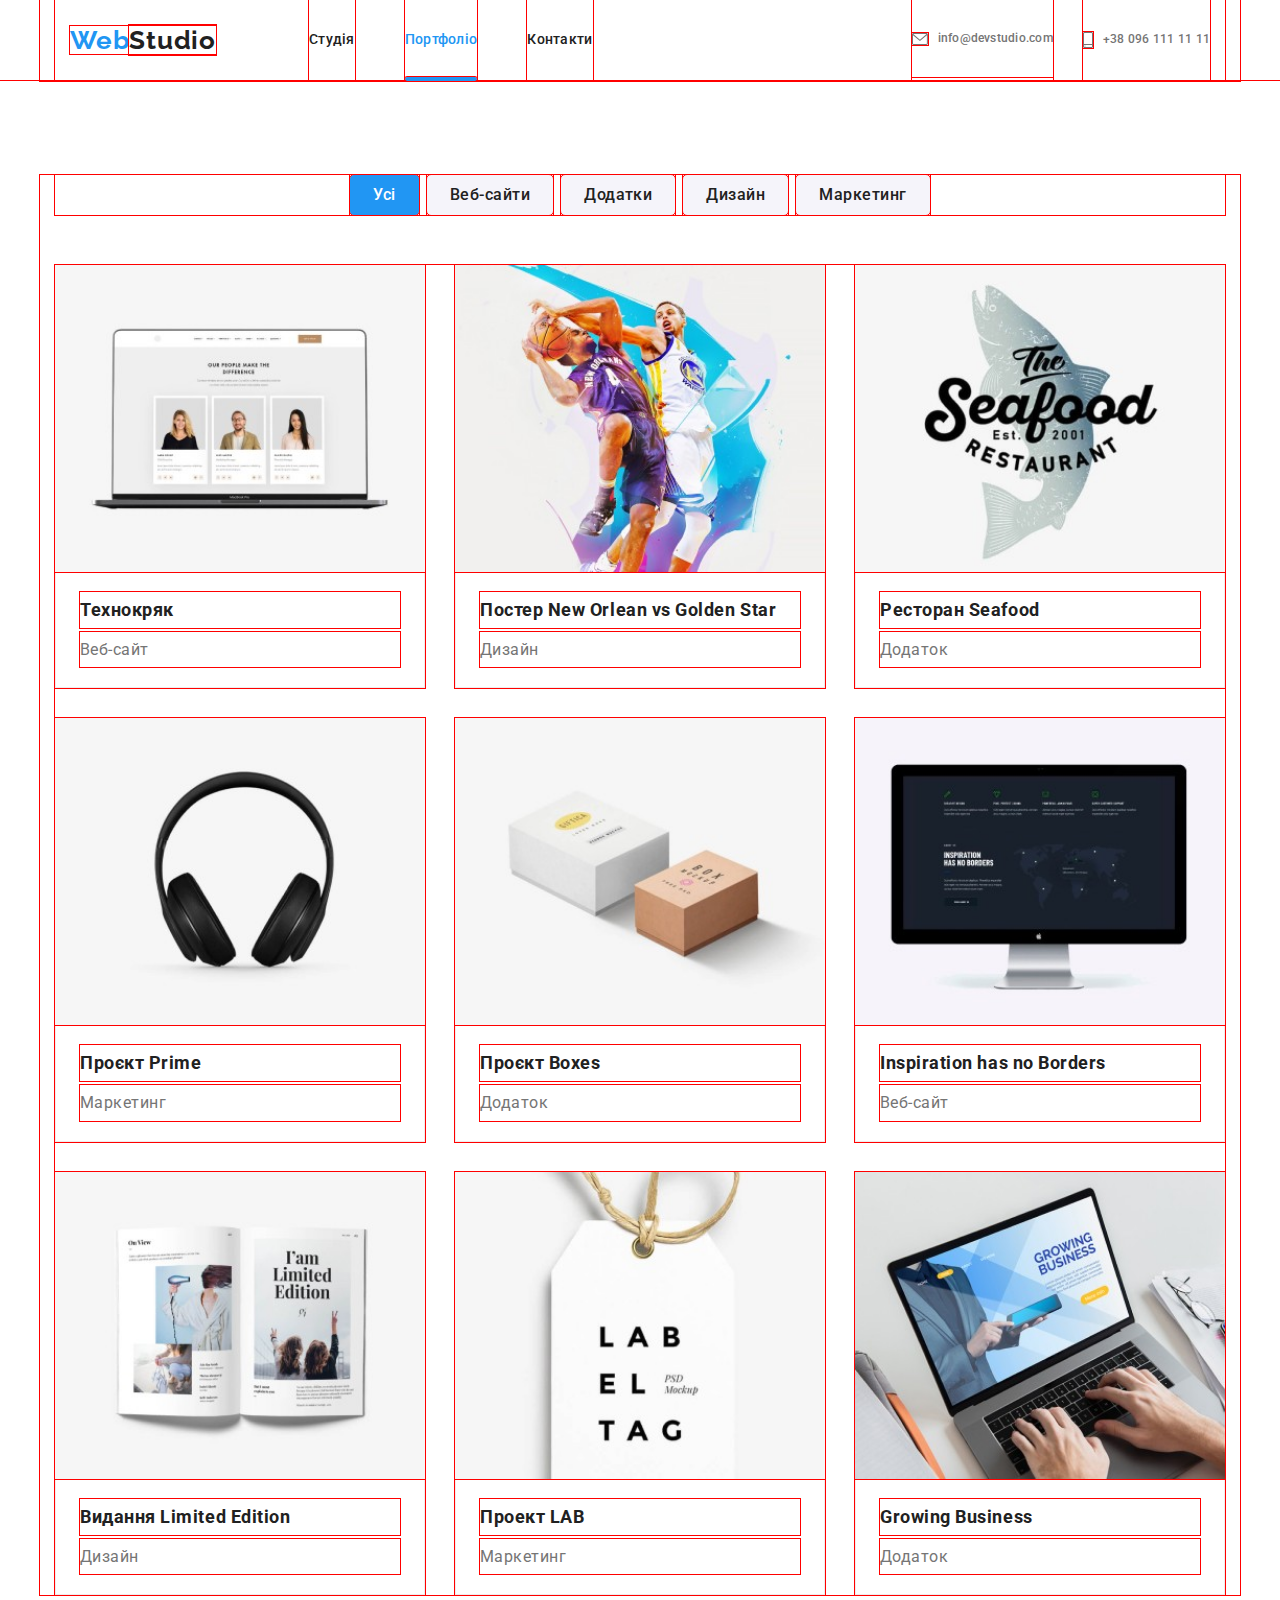
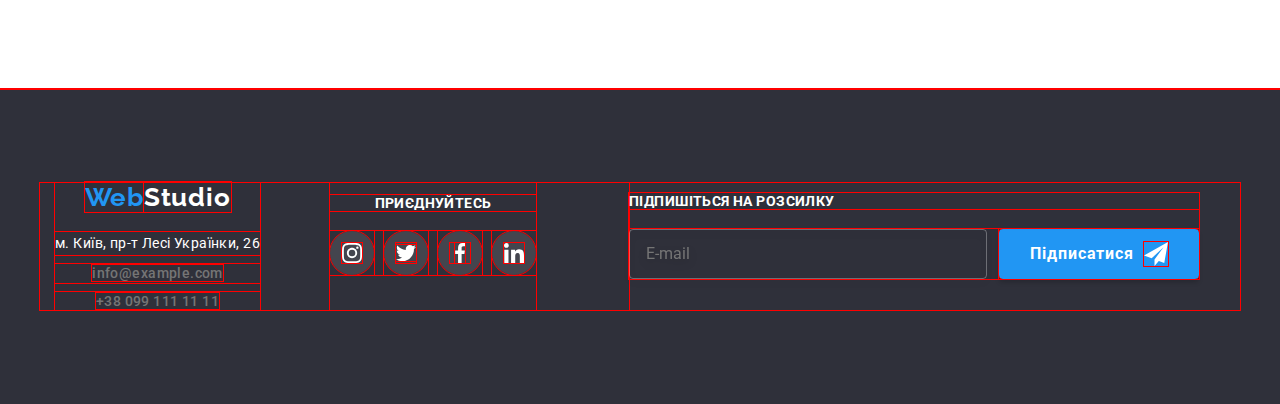
==== commit 751df783: "ste" ====
--- a/portfolio.html
+++ b/portfolio.html
@@ -76,7 +76,15 @@
         <ul class="portfolio__group">
           <li class="portfolio__bg">
             <div class="overlay">
-              <img class="overlay__img" src="images/portfolio/1.jpg" alt="website layout" width="370" height="294" />
+              <img class="overlay__img" srcset="
+              ./images/portfolio/9-354.jpg 354w,
+              ./images/portfolio/9-370.jpg 370w,
+              ./images/portfolio/9-450.jpg 450w,
+              ./images/portfolio/9-708.jpg 708w,
+              ./images/portfolio/9-740.jpg 740w,
+              ./images/portfolio/9-900.jpg 900w
+              " sizes="(min-width: 1200px) 270px, (min-width: 768px) 354px, 100vw" src="images/portfolio/9-354.jpg"
+                alt="website layout" width="450" height="294" />
               <p class="overlay__text overlay__text--current">Ресурс пропонує комплексні пропозиції з різним рівнем
                 функціоналу та сервісів.
                 Все
@@ -91,7 +99,15 @@
           </li>
           <li class="portfolio__bg">
             <div class="overlay">
-              <img class="overlay__img" src="images/portfolio/2.jpg" alt="website layout" width="370" height="294" />
+              <img class="overlay__img" srcset="
+              ./images/portfolio/8-354.jpg 354w,
+              ./images/portfolio/8-370.jpg 370w,
+              ./images/portfolio/8-450.jpg 450w,
+              ./images/portfolio/8-708.jpg 708w,
+              ./images/portfolio/8-740.jpg 740w,
+              ./images/portfolio/8-900.jpg 900w
+              " sizes="(min-width: 1200px) 270px, (min-width: 768px) 354px, 100vw" src="images/portfolio/8-354.jpg"
+                alt="website layout" width="450" height="294" />
               <p class="overlay__text">Ресурс пропонує комплексні пропозиції з різним рівнем функціоналу та сервісів.
                 Все
                 це дозволить
@@ -105,7 +121,15 @@
           </li>
           <li class="portfolio__bg">
             <div class="overlay">
-              <img class="overlay__img" src="images/portfolio/3.jpg" alt="website layout" width="370" height="294" />
+              <img class="overlay__img" srcset="
+              ./images/portfolio/7-354.jpg 354w,
+              ./images/portfolio/7-370.jpg 370w,
+              ./images/portfolio/7-450.jpg 450w,
+              ./images/portfolio/7-708.jpg 708w,
+              ./images/portfolio/7-740.jpg 740w,
+              ./images/portfolio/7-900.jpg 900w
+              " sizes="(min-width: 1200px) 270px, (min-width: 768px) 354px, 100vw" src="images/portfolio/7-354.jpg"
+                alt="website layout" width="450" height="294" />
               <p class="overlay__text">Ресурс пропонує комплексні пропозиції з різним рівнем функціоналу та сервісів.
                 Все
                 це дозволить
@@ -119,7 +143,15 @@
           </li>
           <li class="portfolio__bg">
             <div class="overlay">
-              <img class="overlay__img" src="images/portfolio/4.jpg" alt="website layout" width="370" height="294" />
+              <img class="overlay__img" srcset="
+              ./images/portfolio/6-354.jpg 354w,
+              ./images/portfolio/6-370.jpg 370w,
+              ./images/portfolio/6-450.jpg 450w,
+              ./images/portfolio/6-708.jpg 708w,
+              ./images/portfolio/6-740.jpg 740w,
+              ./images/portfolio/6-900.jpg 900w
+              " sizes="(min-width: 1200px) 270px, (min-width: 768px) 354px, 100vw" src="images/portfolio/6-354.jpg"
+                alt="website layout" width="450" height="294" />
               <p class="overlay__text">Ресурс пропонує комплексні пропозиції з різним рівнем функціоналу та сервісів.
                 Все
                 це дозволить
@@ -134,7 +166,15 @@
           </li>
           <li class="portfolio__bg">
             <div class="overlay">
-              <img class="overlay__img" src="images/portfolio/5.jpg" alt="website layout" width="370" height="294" />
+              <img class="overlay__img" srcset="
+              ./images/portfolio/5-354.jpg 354w,
+              ./images/portfolio/5-370.jpg 370w,
+              ./images/portfolio/5-450.jpg 450w,
+              ./images/portfolio/5-708.jpg 708w,
+              ./images/portfolio/5-740.jpg 740w,
+              ./images/portfolio/5-900.jpg 900w
+              " sizes="(min-width: 1200px) 270px, (min-width: 768px) 354px, 100vw" src="images/portfolio/5-354.jpg"
+                alt="website layout" width="450" height="294" />
               <p class="overlay__text">Ресурс пропонує комплексні пропозиції з різним рівнем функціоналу та сервісів.
                 Все
                 це дозволить
@@ -148,7 +188,15 @@
           </li>
           <li class="portfolio__bg">
             <div class="overlay">
-              <img class="overlay__img" src="images/portfolio/6.jpg" alt="website layout" width="370" height="294" />
+              <img class="overlay__img" srcset="
+              ./images/portfolio/4-354.jpg 354w,
+              ./images/portfolio/4-370.jpg 370w,
+              ./images/portfolio/4-450.jpg 450w,
+              ./images/portfolio/4-708.jpg 708w,
+              ./images/portfolio/4-740.jpg 740w,
+              ./images/portfolio/4-900.jpg 900w
+              " sizes="(min-width: 1200px) 270px, (min-width: 768px) 354px, 100vw" src="images/portfolio/4-354.jpg"
+                alt="website layout" width="450" height="294" />
               <p class="overlay__text">Ресурс пропонує комплексні пропозиції з різним рівнем функціоналу та сервісів.
                 Все
                 це дозволить
@@ -162,7 +210,15 @@
           </li>
           <li class="portfolio__bg">
             <div class="overlay">
-              <img class="overlay__img" src="images/portfolio/7.jpg" alt="website layout" width="370" height="294" />
+              <img class="overlay__img" srcset="
+              ./images/portfolio/3-354.jpg 354w,
+              ./images/portfolio/3-370.jpg 370w,
+              ./images/portfolio/3-450.jpg 450w,
+              ./images/portfolio/3-708.jpg 708w,
+              ./images/portfolio/3-740.jpg 740w,
+              ./images/portfolio/3-900.jpg 900w
+              " sizes="(min-width: 1200px) 270px, (min-width: 768px) 354px, 100vw" src="images/portfolio/3-354.jpg"
+                alt="website layout" width="450" height="294" />
               <p class="overlay__text">Ресурс пропонує комплексні пропозиції з різним рівнем функціоналу та сервісів.
                 Все
                 це дозволить
@@ -176,7 +232,15 @@
           </li>
           <li class="portfolio__bg">
             <div class="overlay">
-              <img class="overlay__img" src="images/portfolio/8.jpg" alt="website layout" width="370" height="294" />
+              <img class="overlay__img" srcset="
+              ./images/portfolio/2-354.jpg 354w,
+              ./images/portfolio/2-370.jpg 370w,
+              ./images/portfolio/2-450.jpg 450w,
+              ./images/portfolio/2-708.jpg 708w,
+              ./images/portfolio/2-740.jpg 740w,
+              ./images/portfolio/2-900.jpg 900w
+              " sizes="(min-width: 1200px) 270px, (min-width: 768px) 354px, 100vw" src="images/portfolio/2-354.jpg"
+                alt="website layout" width="450" height="294" />
               <p class="overlay__text">Ресурс пропонує комплексні пропозиції з різним рівнем функціоналу та сервісів.
                 Все
                 це дозволить
@@ -190,7 +254,15 @@
           </li>
           <li class="portfolio__bg">
             <div class="overlay">
-              <img class="overlay__img" src="images/portfolio/9.jpg" alt="website layout" width="370" height="294" />
+              <img class="overlay__img" srcset="
+              ./images/portfolio/1-354.jpg 354w,
+              ./images/portfolio/1-370.jpg 370w,
+              ./images/portfolio/1-450.jpg 450w,
+              ./images/portfolio/1-708.jpg 708w,
+              ./images/portfolio/1-740.jpg 740w,
+              ./images/portfolio/1-900.jpg 900w
+              " sizes="(min-width: 1200px) 270px, (min-width: 768px) 354px, 100vw" src="images/portfolio/1-354.jpg"
+                alt="website layout" width="450" height="294" />
               <p class="overlay__text">Ресурс пропонує комплексні пропозиції з різним рівнем функціоналу та сервісів.
                 Все
                 це дозволить
--- a/css/main.min.css
+++ b/css/main.min.css
@@ -1 +1 @@
-:root{--main-font: "Roboto", sans-serif;--secondary-font: "Raleway", sans-serif;--white-color: #fff;--main-txt-color: #212121;--accent-color: #2196f3;--grey-color: #757575;--darkblue-background-color: #2f303a;--lightdrey-background-color: #f5f4fa;--border-color: #ececec;--border-cart-color: #eeeeee;--btn-background-color: #188ce8;--animation-hover: 250ms cubic-bezier(0.4, 0, 0.2, 1)}.visually-hidden{position:absolute;white-space:nowrap;width:1px;height:1px;overflow:hidden;border:0;padding:0;clip:rect(0 0 0 0);-webkit-clip-path:inset(50%);clip-path:inset(50%);margin:-1px}@-webkit-keyframes move{0%{-webkit-transform:translatex(-600px);transform:translatex(-600px)}100%{-webkit-transform:translatex(0);transform:translatex(0)}}@keyframes move{0%{-webkit-transform:translatex(-600px);transform:translatex(-600px)}100%{-webkit-transform:translatex(0);transform:translatex(0)}}@-webkit-keyframes animateY{0%{opacity:.5;-webkit-transform:translateY(-220px);transform:translateY(-220px)}50%{opacity:.7;-webkit-transform:translateY(-5px);transform:translateY(-5px)}100%{opacity:1;-webkit-transform:translateY(0);transform:translateY(0)}}@keyframes animateY{0%{opacity:.5;-webkit-transform:translateY(-220px);transform:translateY(-220px)}50%{opacity:.7;-webkit-transform:translateY(-5px);transform:translateY(-5px)}100%{opacity:1;-webkit-transform:translateY(0);transform:translateY(0)}}@-webkit-keyframes fade-in{0%{opacity:.3;-webkit-transform:translateY(300px) scale(0.3);transform:translateY(300px) scale(0.3)}100%{opacity:1;-webkit-transform:translatey(0) scale(1);transform:translatey(0) scale(1)}}@keyframes fade-in{0%{opacity:.3;-webkit-transform:translateY(300px) scale(0.3);transform:translateY(300px) scale(0.3)}100%{opacity:1;-webkit-transform:translatey(0) scale(1);transform:translatey(0) scale(1)}}@media screen and (min-width: 320px){.portfolio,.clients,.team,.cart,.feature,.hero{padding:60px 0}}@media screen and (min-width: 768px){.portfolio,.clients,.team,.cart,.feature,.hero{padding:60px 0}}@media screen and (min-width: 1200px){.portfolio,.clients,.team,.cart,.feature,.hero{padding:94px 0}}.portfolio__container,.footer__container,.clients__container,.team__container,.cart__container,.feature__container,.hero__container,.header__container,.header{margin:0 auto;padding:0 15px}@media screen and (min-width: 480px){.portfolio__container,.footer__container,.clients__container,.team__container,.cart__container,.feature__container,.hero__container,.header__container,.header{width:480px}}@media screen and (min-width: 768px){.portfolio__container,.footer__container,.clients__container,.team__container,.cart__container,.feature__container,.hero__container,.header__container,.header{width:768px}}@media screen and (min-width: 1200px){.portfolio__container,.footer__container,.clients__container,.team__container,.cart__container,.feature__container,.hero__container,.header__container,.header{width:1200px}}body{font-family:var(--main-font);color:var(--main-txt-color);margin:0}.no-scroll{overflow:hidden}html{-webkit-box-sizing:border-box;box-sizing:border-box}*,*::before,*::after{-webkit-box-sizing:inherit;box-sizing:inherit}h1,h2,h3,h4,h5,h6,p,ul{margin:0;padding:0}ul{list-style-type:none}.hero__btn{display:inline-block;padding:10px 24px;font-family:inherit;line-height:1.6;font-weight:700;font-size:16px;letter-spacing:.06em;cursor:pointer;border:1px solid rgba(0,0,0,0);border-radius:4px;background-color:var(--accent-color);color:var(--white-color);-webkit-transition:background-color var(--animation-hover),color var(--animation-hover);transition:background-color var(--animation-hover),color var(--animation-hover)}.hero__btn:hover,.hero__btn:focus{background-color:var(--btn-background-color);color:var(--white-color)}@media screen and (min-width: 1200px){.hero__btn{padding:10px 32px}}.mobile-overlay__menu{margin:0;position:fixed;top:0;left:0;width:100%;height:100%;opacity:0;z-index:100;pointer-events:none;visibility:hidden;background-color:var(--white-color);-webkit-transition:opacity var(--animation-hover),visibility var(--animation-hover);transition:opacity var(--animation-hover),visibility var(--animation-hover)}.mobile-overlay__menu.is-open{opacity:1;pointer-events:initial;visibility:visible}@media screen and (min-width: 738px){.mobile-overlay__menu{display:none}}.mobile-overlay__container{display:-webkit-box;display:-ms-flexbox;display:flex;-webkit-box-orient:vertical;-webkit-box-direction:normal;-ms-flex-direction:column;flex-direction:column;max-width:480px;background-color:var(--white-color);height:100%;padding:48px 15px}.mobile-overlay__menu.is-open .mobile-overlay__container{-webkit-transform:translateX(100%);transform:translateX(100%);-webkit-transition:-webkit-transform var(--animation-hover);transition:-webkit-transform var(--animation-hover);transition:transform var(--animation-hover);transition:transform var(--animation-hover), -webkit-transform var(--animation-hover)}.mobile-overlay__menu.is-open .mobile-overlay__container{-webkit-transform:translateX(0);transform:translateX(0)}@media screen and (min-width: 449px){.mobile-overlay__container{padding:48px 40px}}.mobile-overlay__btn{position:absolute;top:21px;right:25px;border:none;background-color:rgba(0,0,0,0);width:40px;height:40px;cursor:pointer;margin-left:auto}.mobile-overla__icon{width:40px;height:40px;-webkit-transition:fill var(--animation-hover);transition:fill var(--animation-hover)}.mobile-overla__icon:hover,.mobile-overla__icon:focus{fill:var(--accent-color)}.nav-overlay__item:not(:last-child){margin-bottom:30px}.nav-overlay__link{text-decoration:none;font-weight:500;font-size:40px;line-height:1.175;letter-spacing:.02em;color:var(--main-txt-color)}.nav-overlay__link--current{color:var(--accent-color)}.overlay__bottom{margin-top:auto}.contacts-overlay__tel{text-decoration:none;font-weight:500;font-size:34px;line-height:1.1764705882;color:var(--accent-color);letter-spacing:.02em}.contacts-overlay__item:first-child{margin-bottom:32px}.contacts-overlay__item:last-child{margin-bottom:64px}.contacts-overlay__mail{text-decoration:none;font-weight:500;font-size:24px;line-height:1.1666666667;letter-spacing:.02em;color:var(--grey-color)}.reference-overlay__list{display:-webkit-box;display:-ms-flexbox;display:flex;-ms-flex-wrap:wrap;flex-wrap:wrap;gap:10px}.reference-overlay__link{text-decoration:none;font-weight:500;font-size:18px;line-height:1.2222222222;letter-spacing:.02em;color:var(--accent-color)}.reference-overlay__item:not(:last-child) .reference-overlay__link{border-right:1px solid rgba(33,33,33,.2);padding-right:10px}.button__mobile{display:-webkit-inline-box;display:-ms-inline-flexbox;display:inline-flex;-webkit-box-align:center;-ms-flex-align:center;align-items:center;-webkit-box-pack:center;-ms-flex-pack:center;justify-content:center;background-color:rgba(0,0,0,0);border:none;width:40px;height:40px;padding:0;margin-left:auto;cursor:pointer}@media screen and (min-width: 738px){.button__mobile{display:none}}.button-mobile__icon{width:40px;height:40px;fill:var(--main-txt-color)}@media screen and (min-width: 768px)and (max-width: 1200px){.footer-form__group{max-width:450px;margin:0}}@media screen and (min-width: 1200px){.footer-form__group{margin:0}}@media screen and (min-width: 320px)and (max-width: 1200px){.footer-form__group{text-align:center;-webkit-box-pack:center;-ms-flex-pack:center;justify-content:center;margin:0 auto}}.footer-form__title{font-weight:700;font-size:14px;line-height:1.1428571429;letter-spacing:.03em;text-transform:uppercase;color:var(--white-color);margin-bottom:20px}@media screen and (min-width: 1200px){.footer-form{display:-webkit-box;display:-ms-flexbox;display:flex}}.footer-form__email{min-width:290px;margin:0 auto;min-height:50px;padding:15px 16px;border:none;border:1px solid rgba(255,255,255,.3);-webkit-filter:drop-shadow(0px 4px 4px rgba(0, 0, 0, 0.15));filter:drop-shadow(0px 4px 4px rgba(0, 0, 0, 0.15));border-radius:4px;background-color:rgba(0,0,0,0);outline:rgba(0,0,0,0)}@media screen and (min-width: 1200px){.footer-form__email{margin:0 12px 0 0}}@media screen and (min-width: 1200px){.footer-form__email{min-width:358px}}@media screen and (min-width: 480px){.footer-form__email{min-width:450px}}.footer-form__btn{margin-top:20px;font-weight:700;font-size:16px;line-height:1.875;display:-webkit-inline-box;display:-ms-inline-flexbox;display:inline-flex;-webkit-box-align:center;-ms-flex-align:center;align-items:center;-webkit-box-pack:center;-ms-flex-pack:center;justify-content:center;letter-spacing:.06em;color:var(--white-color);min-width:200px;min-height:50px;padding:10px 28px;background-color:var(--accent-color);border:none;-webkit-box-shadow:0px 4px 4px rgba(0,0,0,.15);box-shadow:0px 4px 4px rgba(0,0,0,.15);border-radius:4px}@media screen and (min-width: 1200px){.footer-form__btn{margin-top:0}}.footer-form__btn-icon{margin-left:10px;width:24px;height:24px;fill:var(--white-color)}.backdrop{position:fixed;top:0;left:0;z-index:1000;display:-webkit-box;display:-ms-flexbox;display:flex;-webkit-box-align:center;-ms-flex-align:center;align-items:center;-webkit-box-pack:center;-ms-flex-pack:center;justify-content:center;width:100%;height:100%;background-color:rgba(0,0,0,.2);-webkit-transition:opacity var(--animation-hover),visibility var(--animation-hover);transition:opacity var(--animation-hover),visibility var(--animation-hover);overflow-y:scroll}.backdrop.is-hidden{opacity:0;visibility:hidden;pointer-events:none}.modal{display:block;position:absolute;padding:40px 39px 40px 41px;top:50%;left:50%;-webkit-transform:translate(-50%, -50%);transform:translate(-50%, -50%);width:320px;min-height:609px;background-color:#fff;-webkit-box-shadow:0px 1px 3px rgba(0,0,0,.12),0px 1px 1px rgba(0,0,0,.14),0px 2px 1px rgba(0,0,0,.2);box-shadow:0px 1px 3px rgba(0,0,0,.12),0px 1px 1px rgba(0,0,0,.14),0px 2px 1px rgba(0,0,0,.2);border-radius:4px;opacity:1;-webkit-transition:opacity var(--animation-hover),-webkit-transform var(--animation-hover);transition:opacity var(--animation-hover),-webkit-transform var(--animation-hover);transition:transform var(--animation-hover),opacity var(--animation-hover);transition:transform var(--animation-hover),opacity var(--animation-hover),-webkit-transform var(--animation-hover)}@media screen and (min-width: 450px){.modal{width:450px}}@media screen and (min-width: 769px){.modal{width:528px;min-height:581px}}.backdrop.is-hidden .modal{opacity:0;-webkit-transform:translate(-50%, -50%) scale(0.5);transform:translate(-50%, -50%) scale(0.5)}.modal-btn{position:absolute;top:8px;right:8px;cursor:pointer;border-radius:50%;background-color:rgba(0,0,0,0);border:1px solid rgba(0,0,0,.1);width:30px;height:30px;padding:0;display:-webkit-box;display:-ms-flexbox;display:flex;-webkit-box-align:center;-ms-flex-align:center;align-items:center;-webkit-box-pack:center;-ms-flex-pack:center;justify-content:center}.modal-btn__icon{width:18px;height:18px;-webkit-transition:fill var(--animation-hover);transition:fill var(--animation-hover)}.modal-btn__icon:hover,.modal-btn__icon:focus{fill:#2196f3}.register-form{text-align:center}.register-form__title{display:block;margin-bottom:12px;text-align:center;font-weight:700;font-size:20px;line-height:1.15;letter-spacing:.03em;color:inherit}.register-form__group{margin-bottom:20px}.register-form__wrap{display:block;position:relative}.register-form__wrap:not(:last-child){margin-bottom:10px}.register-form__label{display:block;text-align:left;margin-bottom:4px;font-weight:400;font-size:12px;line-height:1.1666666667;letter-spacing:.01em;color:var(--grey-color)}.register-form__input,.register-form__message{height:40px;width:100%;padding:15px;padding-left:42px;outline:rgba(0,0,0,0);border:1px solid rgba(33,33,33,.2);border-radius:4px;-webkit-transition:border-color var(--animation-hover);transition:border-color var(--animation-hover)}.register-form__input:hover,.register-form__input:focus,.register-form__message:hover,.register-form__message:focus{border-color:var(--accent-color)}.register-form__message{resize:none;height:120px;padding:12px 16px;-webkit-transition:border-color var(--animation-hover);transition:border-color var(--animation-hover)}.register-form__message::-webkit-input-placeholder{font-weight:400;font-size:12px;line-height:1.1666666667;letter-spacing:.01em;color:rgba(117,117,117,.5)}.register-form__message::-moz-placeholder{font-weight:400;font-size:12px;line-height:1.1666666667;letter-spacing:.01em;color:rgba(117,117,117,.5)}.register-form__message:-ms-input-placeholder{font-weight:400;font-size:12px;line-height:1.1666666667;letter-spacing:.01em;color:rgba(117,117,117,.5)}.register-form__message::-ms-input-placeholder{font-weight:400;font-size:12px;line-height:1.1666666667;letter-spacing:.01em;color:rgba(117,117,117,.5)}.register-form__message::placeholder{font-weight:400;font-size:12px;line-height:1.1666666667;letter-spacing:.01em;color:rgba(117,117,117,.5)}.register-form__icon{position:absolute;bottom:11px;left:15px;display:-webkit-box;display:-ms-flexbox;display:flex;-webkit-box-align:center;-ms-flex-align:center;align-items:center;-webkit-box-pack:center;-ms-flex-pack:center;justify-content:center;-webkit-transition:fill var(--animation-hover);transition:fill var(--animation-hover)}.register-form__input:hover+.register-form__icon,.register-form__input:focus+.register-form__icon{fill:var(--accent-color)}.register-form__agreement{margin-bottom:30px;display:-webkit-box;display:-ms-flexbox;display:flex;-webkit-box-align:center;-ms-flex-align:center;align-items:center;-webkit-box-pack:center;-ms-flex-pack:center;justify-content:center}.register-checkbox:checked+.register-checkbox__icon .register-icon__uncheck{opacity:0;-webkit-transition:opacity var(--animation-hover);transition:opacity var(--animation-hover)}.register-checkbox__icon{margin-right:8px;-webkit-transition:background-color var(--animation-hover);transition:background-color var(--animation-hover)}.register-checkbox:checked+.register-checkbox__icon{background-color:var(--accent-color)}.register-icon__check{opacity:0;fill:var(--white-color);-webkit-transition:opacity var(--animation-hover);transition:opacity var(--animation-hover)}.register-checkbox:checked+.register-checkbox__icon .register-icon__check{opacity:1}.register-checkbox:checked .register-checkbox__icon{background-color:var(--accent-color)}.register-checkbox__text{font-weight:400;font-size:14px;line-height:1.7142857143;letter-spacing:.03em;color:var(--grey-color);-webkit-user-select:none;-moz-user-select:none;-ms-user-select:none;user-select:none}.register-checkbox__link{color:#2196f3;text-underline-position:under}.register-form__btn{display:-webkit-inline-box;display:-ms-inline-flexbox;display:inline-flex;-webkit-box-align:center;-ms-flex-align:center;align-items:center;padding:10px 52px;font-weight:700;font-size:16px;line-height:1.875;letter-spacing:.06em;cursor:pointer;border:none;-webkit-box-shadow:0px 4px 4px rgba(0,0,0,.15);box-shadow:0px 4px 4px rgba(0,0,0,.15);border-radius:4px;background-color:var(--accent-color);color:var(--white-color)}.register-form__btn:hover,.register-form__btn:focus{background-color:var(--btn-background-color)}@media screen and (min-width: 738px){.nav{margin-left:88px}}@media screen and (min-width: 1200px){.nav{margin-left:93px}}@media screen and (min-width: 738px){.nav{display:-webkit-box;display:-ms-flexbox;display:flex}}.nav__list{display:none}@media screen and (min-width: 738px){.nav__list{display:-webkit-box;display:-ms-flexbox;display:flex}}.nav__item+.nav__item{margin-left:50px}.nav__link{display:block;padding:32px 0;text-decoration:none;font-weight:500;font-size:40px;line-height:1.1;letter-spacing:.02em;-webkit-transition:color var(--animation-hover);transition:color var(--animation-hover);color:var(--main-txt-color);position:relative}.nav__link:hover,.nav__link:focus{color:var(--accent-color)}.nav__link::after{content:"";display:block;position:absolute;bottom:-1px;width:100%;background-color:var(--accent-color);border-radius:2px;height:4px;opacity:0;-webkit-transition:opacity var(--animation-hover);transition:opacity var(--animation-hover)}.nav__link:hover:after{opacity:1}@media screen and (min-width: 738px){.nav__link{font-size:14px}}.nav__link--current{color:var(--accent-color)}.nav__link.nav__link--current::after{opacity:1}.header{border-bottom:1px solid var(--border-color)}@media screen and (min-width: 738px)and (max-width: 1200px){.header{margin:0;padding:0}}.header__container{display:-webkit-box;display:-ms-flexbox;display:flex;-webkit-box-align:center;-ms-flex-align:center;align-items:center}@media screen and (min-width: 320px)and (max-width: 767px){.header__container{padding:10px 0}}.header__logo{font-weight:700;text-decoration:none;font-family:var(--secondary-font);font-size:24px;line-height:1.1;letter-spacing:.03em;color:var(--accent-color)}@media screen and (min-width: 1200px){.header__logo{font-size:26px}}.header__logo--styles{font-style:var(--secondary-font);font-size:26px;line-height:1.1;letter-spacing:.03em;color:var(--main-txt-color)}@media screen and (min-width: 320px)and (max-width: 1200px){.contacts__list{display:none}}@media screen and (min-width: 738px)and (max-width: 1200px){.contacts__list{display:block;margin-left:90px}}@media screen and (min-width: 1200px){.contacts__list{display:-webkit-box;display:-ms-flexbox;display:flex;margin-left:auto}}.contacts__list .contacts__link{-webkit-box-align:center;-ms-flex-align:center;align-items:center;display:-webkit-box;display:-ms-flexbox;display:flex;font-weight:500;font-size:12px;line-height:1.1;letter-spacing:.02em;text-decoration:none;color:var(--grey-color);-webkit-transition:color var(--animation-hover);transition:color var(--animation-hover)}@media screen and (min-width: 1200px){.contacts__list .contacts__link{padding:32px 0}}@media screen and (min-width: 768px){.contacts__link{font-size:12px}}@media screen and (min-width: 1200px){.contacts__link{font-size:14px}}.contacts__item:not(:last-child){margin-right:50px;margin-bottom:10px}.contacts__link:hover,.contacts__link:focus{color:var(--accent-color)}.contacts__icon-envelope{width:16px;height:12px;fill:currentColor;margin-right:10px;-webkit-transition:fill var(--animation-hover);transition:fill var(--animation-hover)}.contacts__icon-smartphone{width:10px;height:16px;fill:currentColor;margin-right:10px;-webkit-transition:fill var(--animation-hover);transition:fill var(--animation-hover)}.contacts__icon-envelope:hover,.contacts__icon-smartphone:hover,.contacts__icon-envelope:focus,.contacts__icon-smartphone:focus{fill:var(--accent-color)}.hero{padding-top:118px;padding-bottom:118px;text-align:center;background-color:var(--darkblue-background-color);background-image:-webkit-gradient(linear, left top, right top, from(rgba(47, 48, 58, 0.4)), to(rgba(47, 48, 58, 0.4))),url("../images/hero/Img-10-2.jpg");background-image:linear-gradient(to right, rgba(47, 48, 58, 0.4), rgba(47, 48, 58, 0.4)),url("../images/hero/Img-10-2.jpg");max-width:1600px;margin:0 auto;background-repeat:no-repeat;background-size:cover;background-position:center}@media screen and (min-width: 1200px){.hero{padding:200px 0 200px 0}}.hero__title{margin-bottom:30px;font-weight:900;font-size:26px;line-height:1.3;letter-spacing:.06em;text-transform:uppercase;color:var(--white-color);-webkit-animation:move 1500ms linear 100ms 1 both;animation:move 1500ms linear 100ms 1 both}@media screen and (min-width: 1200px){.hero__title{font-size:44px}}.feature{margin:0 auto;padding-bottom:60px 0}.feature__list{margin:0 auto}@media screen and (min-width: 768px){.feature__list{display:-webkit-box;display:-ms-flexbox;display:flex;gap:30px}}@media screen and (min-width: 768px)and (max-width: 1200px){.feature__list{display:-webkit-box;display:-ms-flexbox;display:flex;-ms-flex-wrap:wrap;flex-wrap:wrap;gap:30px;-webkit-box-pack:center;-ms-flex-pack:center;justify-content:center}}@media screen and (min-width: 768px){.feature__item{margin-bottom:0}}@media screen and (min-width: 768px)and (max-width: 1200px){.feature__item{-ms-flex-preferred-size:calc((100% - 60px)/2);flex-basis:calc((100% - 60px)/2)}}.feature__item:not(:last-child){margin-bottom:30px}.feature-block{display:-webkit-box;display:-ms-flexbox;display:flex;height:120px;background-color:var(--lightdrey-background-color);-webkit-box-pack:center;-ms-flex-pack:center;justify-content:center;-webkit-box-align:center;-ms-flex-align:center;align-items:center;border-radius:4px;margin-bottom:30px}.feature-block__icon{margin:0;width:70px;height:70px}.feature__title{margin-bottom:10px;font-weight:700;text-transform:uppercase;font-size:14px;line-height:1.1;letter-spacing:.03em}@media screen and (min-width: 320px)and (max-width: 767px){.feature__title{text-align:center}}.feature__text{font-size:14px;line-height:1.7;letter-spacing:.03em;color:var(--grey-color)}@media screen and (min-width: 320px)and (max-width: 1199px){.cart{display:none}}.cart__title{text-align:center;margin-bottom:50px;font-weight:700;font-size:36px;line-height:1.1;letter-spacing:.03em;-webkit-animation:move 1500ms linear 100ms 1 both;animation:move 1500ms linear 100ms 1 both}.cart__list{display:-webkit-box;display:-ms-flexbox;display:flex;gap:30px}.cart__item{position:relative;-webkit-animation:fade-in 1500ms ease 100ms 1 alternate both;animation:fade-in 1500ms ease 100ms 1 alternate both}.cart__img{display:block}.cart__label{font-weight:700;font-size:14px;line-height:1.1428571429;text-align:center;letter-spacing:.03em;text-transform:uppercase;display:-webkit-box;display:-ms-flexbox;display:flex;-webkit-box-align:center;-ms-flex-align:center;align-items:center;-webkit-box-pack:center;-ms-flex-pack:center;justify-content:center;position:absolute;bottom:3px;background-color:rgba(47,48,58,.8);color:#fff;width:100%;padding:27px 107px;-webkit-animation:animateY 5000ms ease 500ms 1 alternate both;animation:animateY 5000ms ease 500ms 1 alternate both}.team{background-color:var(--lightdrey-background-color)}.team__title{text-align:center;margin-bottom:30px;font-weight:700;font-size:28px;line-height:1.1;letter-spacing:.03em;-webkit-animation:move 1500ms linear 100ms 1 both;animation:move 1500ms linear 100ms 1 both}@media screen and (min-width: 1200px){.team__title{font-size:36px;margin-bottom:50px}}.team__list{margin:0 auto;text-align:center;-webkit-box-pack:center;-ms-flex-pack:center;justify-content:center}@media screen and (min-width: 768px){.team__list{display:-webkit-box;display:-ms-flexbox;display:flex;gap:30px;-webkit-box-pack:center;-ms-flex-pack:center;justify-content:center}}@media screen and (min-width: 768px)and (max-width: 1200px){.team__list{display:-webkit-box;display:-ms-flexbox;display:flex;-ms-flex-wrap:wrap;flex-wrap:wrap;gap:30px}}.team__item{margin-bottom:30px;background-color:var(--white-color);border-radius:0px 0px 4px 4px;-webkit-box-shadow:0px 1px 3px rgba(0,0,0,.12),0px 1px 1px rgba(0,0,0,.14),0px 2px 1px rgba(0,0,0,.2);box-shadow:0px 1px 3px rgba(0,0,0,.12),0px 1px 1px rgba(0,0,0,.14),0px 2px 1px rgba(0,0,0,.2);-webkit-animation:fade-in 1500ms ease 100ms 1 alternate both;animation:fade-in 1500ms ease 100ms 1 alternate both}@media screen and (min-width: 768px)and (max-width: 1200px){.team__item{-ms-flex-preferred-size:calc((100% - 60px)/2);flex-basis:calc((100% - 60px)/2)}}.team__img{margin:0 auto;display:block}.team__wrapper{padding:30px 0}.team__name{margin-bottom:10px;font-weight:500;font-size:16px;line-height:1.1;letter-spacing:.03em}.team__profession{font-size:16px;line-height:1.1;letter-spacing:.03em;color:var(--grey-color);margin-bottom:16px}.social{display:-webkit-box;display:-ms-flexbox;display:flex;-webkit-box-pack:center;-ms-flex-pack:center;justify-content:center}.social__item:not(:last-child){margin-right:10px}.social__link{width:44px;height:44px;border-radius:50%;display:-webkit-box;display:-ms-flexbox;display:flex;-webkit-box-align:center;-ms-flex-align:center;align-items:center;-webkit-box-pack:center;-ms-flex-pack:center;justify-content:center;color:#afb1b8;-webkit-transition:background-color var(--animation-hover),color var(--animation-hover);transition:background-color var(--animation-hover),color var(--animation-hover)}.social__link:hover,.social__link:focus{background-color:var(--accent-color);color:var(--white-color)}.social__icon{width:20px;height:20px;fill:currentColor}.clients__title{text-align:center;margin-bottom:30px;font-weight:700;font-size:28px;line-height:1.1;letter-spacing:.03em;-webkit-animation:move 1500ms linear 100ms 1 both;animation:move 1500ms linear 100ms 1 both}@media screen and (min-width: 1200px){.clients__title{font-size:36px;margin-bottom:50px}}.clients__list{display:-webkit-box;display:-ms-flexbox;display:flex;-ms-flex-wrap:wrap;flex-wrap:wrap;gap:30px;-webkit-box-align:center;-ms-flex-align:center;align-items:center;-webkit-box-pack:center;-ms-flex-pack:center;justify-content:center}@media screen and (min-width: 1200px){.clients__list{display:-webkit-box;display:-ms-flexbox;display:flex;gap:30px}}@media screen and (min-width: 450px)and (max-width: 1200px){.clients__list{display:-webkit-box;display:-ms-flexbox;display:flex;-ms-flex-wrap:wrap;flex-wrap:wrap;gap:30px}}.clients__item{border-radius:4px;-webkit-animation:fade-in 1500ms ease 100ms 1 alternate both;animation:fade-in 1500ms ease 100ms 1 alternate both}@media screen and (min-width: 450px)and (max-width: 768px){.clients__item{-ms-flex-preferred-size:calc((100% - 60px)/2);flex-basis:calc((100% - 60px)/2)}}@media screen and (min-width: 450px)and (max-width: 1200px){.clients__item{-ms-flex-preferred-size:calc((100% - 60px)/3);flex-basis:calc((100% - 60px)/3)}}.clients__logo{border:1px solid #afb1b8;border-radius:4px;display:-webkit-box;display:-ms-flexbox;display:flex;-webkit-box-align:center;-ms-flex-align:center;align-items:center;-webkit-box-pack:center;-ms-flex-pack:center;justify-content:center;width:210px;height:92px;-webkit-transform:translatex(0);transform:translatex(0);-webkit-transition-property:-webkit-transform;transition-property:-webkit-transform;transition-property:transform;transition-property:transform, -webkit-transform;-webkit-transition-duration:2000ms;transition-duration:2000ms;-webkit-transition:border-color var(--animation-hover),fill var(--animation-hover);transition:border-color var(--animation-hover),fill var(--animation-hover)}@media screen and (min-width: 768px){.clients__logo{width:226px}}@media screen and (min-width: 1200px){.clients__logo{width:170px}}.clients__logo:hover,.clients__logo:focus{border-color:var(--accent-color)}.clients__icon{width:106px;height:60px;fill:#afb1b8;-webkit-transition:fill var(--animation-hover);transition:fill var(--animation-hover)}.clients__logo:hover .clients__icon,.clients__logo:focus .clients__icon{fill:var(--accent-color)}.footer{padding:60px 0;background-color:var(--darkblue-background-color)}.footer__container{-webkit-box-align:baseline;-ms-flex-align:baseline;align-items:baseline}@media screen and (min-width: 1200px){.footer__container{display:-webkit-box;display:-ms-flexbox;display:flex}}.footer__group{text-align:center;-webkit-box-pack:center;-ms-flex-pack:center;justify-content:center;margin-bottom:60px}@media screen and (min-width: 1200px){.footer__group{margin-right:70px;margin-bottom:0}}.footer__tablet{margin-bottom:72px}@media screen and (min-width: 768px){.footer__tablet{display:-webkit-box;display:-ms-flexbox;display:flex}}@media screen and (min-width: 768px)and (max-width: 1200px){.footer__tablet{margin-left:76px;margin-right:101px;margin-bottom:60px}}@media screen and (min-width: 1200px){.footer__tablet{margin-bottom:0}}@media screen and (min-width: 450px)and (max-width: 768px){.footer__tablet{text-align:center}}.footer__logo{font-weight:700;text-decoration:none;font-family:var(--secondary-font);font-size:26px;line-height:1.1;letter-spacing:.03em;color:var(--accent-color)}.footer__logo--styles{color:var(--white-color)}.footer__address{margin-top:20px;font-style:normal;font-size:14px;line-height:1.7;letter-spacing:.03em;color:var(--white-color)}.footer-contacts__list{margin-left:auto}.footer-contacts__item{margin-top:9px}.footer-contacts__link{font-weight:500;font-size:14px;line-height:1.1;letter-spacing:.03em;text-decoration:none;color:var(--grey-color);-webkit-transition:color var(--animation-hover);transition:color var(--animation-hover)}.footer-contacts__link:hover,.footer-contacts__link:focus{color:var(--accent-color)}@media screen and (min-width: 768px)and (max-width: 1200px){.footer__socials-group{margin-left:auto;padding-top:5px}}@media screen and (min-width: 1200px){.footer__socials-group{margin-right:93px;padding-top:12px}}.footer__socials-title{text-align:center;-webkit-box-pack:center;-ms-flex-pack:center;justify-content:center;font-weight:700;font-size:14px;line-height:1.1428571429;letter-spacing:.03em;padding:0;margin-bottom:20px;text-transform:uppercase;color:var(--white-color)}.footer-socials__list{display:-webkit-box;display:-ms-flexbox;display:flex;gap:10px;-webkit-box-align:center;-ms-flex-align:center;align-items:center;-webkit-box-pack:center;-ms-flex-pack:center;justify-content:center;display:flex}.footer-socials__item{display:-webkit-box;display:-ms-flexbox;display:flex}@media screen and (min-width: 450px)and (max-width: 1200px){.footer-socials__item:not(:last-child){margin-right:10px}}.footer-social__link{width:44px;height:44px;border-radius:50%;display:-webkit-box;display:-ms-flexbox;display:flex;-webkit-box-align:center;-ms-flex-align:center;align-items:center;-webkit-box-pack:center;-ms-flex-pack:center;justify-content:center;color:#fff;background-color:rgba(255,255,255,.1);-webkit-transition:background-color var(--animation-hover),color var(--animation-hover);transition:background-color var(--animation-hover),color var(--animation-hover)}.footer-social__link:hover,.footer-social__link:focus{background-color:var(--accent-color);color:var(--white-color)}.footer-social__icon{width:20px;height:20px;fill:currentColor}.portfolio-btn__list{display:-webkit-box;display:-ms-flexbox;display:flex;-webkit-box-pack:center;-ms-flex-pack:center;justify-content:center;margin-bottom:40px;gap:8px}@media screen and (max-width: 767px){.portfolio-btn__list{max-width:330px;-webkit-box-pack:start;-ms-flex-pack:start;justify-content:flex-start;-ms-flex-wrap:wrap;flex-wrap:wrap;row-gap:15px}}@media screen and (min-width: 638px){.portfolio-btn__list{margin-bottom:30px}}@media screen and (min-width: 1200px){.portfolio-btn__list{margin-bottom:50px}}.portfolio-btn{display:inline-block;padding:6px 22px;font-weight:500;font-family:inherit;font-size:16px;line-height:1.6;letter-spacing:.03em;color:var(--main-txt-color);background-color:var(--lightdrey-background-color);border:1px solid rgba(0,0,0,0);cursor:pointer;border-radius:4px;-webkit-animation:move 1500ms linear 100ms 1 both;animation:move 1500ms linear 100ms 1 both;-webkit-transition:background-color var(--animation-hover),color var(--animation-hover),-webkit-box-shadow var(--animation-hover);transition:background-color var(--animation-hover),color var(--animation-hover),-webkit-box-shadow var(--animation-hover);transition:background-color var(--animation-hover),color var(--animation-hover),box-shadow var(--animation-hover);transition:background-color var(--animation-hover),color var(--animation-hover),box-shadow var(--animation-hover),-webkit-box-shadow var(--animation-hover)}.portfolio-btn:hover,.portfolio-btn:focus{-webkit-box-shadow:0px 3px 1px rgba(0,0,0,.1),0px 1px 2px rgba(0,0,0,.08),0px 2px 2px rgba(0,0,0,.12);box-shadow:0px 3px 1px rgba(0,0,0,.1),0px 1px 2px rgba(0,0,0,.08),0px 2px 2px rgba(0,0,0,.12);background-color:var(--accent-color);color:var(--white-color)}.portfolio-btn.portfolio-btn--current{background-color:var(--accent-color);color:var(--white-color)}.portfolio__group{display:-webkit-box;display:-ms-flexbox;display:flex;-ms-flex-wrap:wrap;flex-wrap:wrap;gap:30px}.portfolio__bg{-webkit-animation:fade-in 1500ms ease 100ms 1 alternate both;animation:fade-in 1500ms ease 100ms 1 alternate both;-webkit-transition:opacity var(--animation-hover),-webkit-box-shadow var(--animation-hover),-webkit-transform var(--animation-hover);transition:opacity var(--animation-hover),-webkit-box-shadow var(--animation-hover),-webkit-transform var(--animation-hover);transition:box-shadow var(--animation-hover),opacity var(--animation-hover),transform var(--animation-hover);transition:box-shadow var(--animation-hover),opacity var(--animation-hover),transform var(--animation-hover),-webkit-box-shadow var(--animation-hover),-webkit-transform var(--animation-hover)}@media screen and (min-width: 450px)and (max-width: 767px){.portfolio__bg{margin-bottom:30px}}@media screen and (min-width: 768px)and (max-width: 1200px){.portfolio__bg{-ms-flex-preferred-size:calc((100% - 60px)/2);flex-basis:calc((100% - 60px)/2)}}@media screen and (min-width: 768px){.portfolio__bg{-ms-flex-preferred-size:calc((100% - 60px)/3);flex-basis:calc((100% - 60px)/3)}}.portfolio__bg:hover{-webkit-box-shadow:0px 1px 1px rgba(0,0,0,.12),0px 4px 4px rgba(0,0,0,.06),1px 4px 6px rgba(0,0,0,.16);box-shadow:0px 1px 1px rgba(0,0,0,.12),0px 4px 4px rgba(0,0,0,.06),1px 4px 6px rgba(0,0,0,.16)}.overlay{width:450px;position:relative;overflow:hidden;-webkit-transition:opacity var(--animation-hover),-webkit-transform var(--animation-hover);transition:opacity var(--animation-hover),-webkit-transform var(--animation-hover);transition:transform var(--animation-hover),opacity var(--animation-hover);transition:transform var(--animation-hover),opacity var(--animation-hover),-webkit-transform var(--animation-hover)}@media screen and (min-width: 481px){.overlay{width:354px}}@media screen and (min-width: 1200px){.overlay{width:370px}}.overlay__img{display:block}.overlay__text{width:100%;height:100%;display:-webkit-box;display:-ms-flexbox;display:flex;-webkit-box-align:center;-ms-flex-align:center;align-items:center;-webkit-box-pack:center;-ms-flex-pack:center;justify-content:center;padding:63px 24px;font-weight:400;font-size:18px;line-height:1.5555555556;letter-spacing:.03em;background-color:rgba(33,150,243,.9);-webkit-user-select:none;-moz-user-select:none;-ms-user-select:none;user-select:none;color:#fff;top:0;left:0;position:absolute;-webkit-transform:translateY(100%);transform:translateY(100%);opacity:0;-webkit-transition:opacity var(--animation-hover),-webkit-transform var(--animation-hover);transition:opacity var(--animation-hover),-webkit-transform var(--animation-hover);transition:opacity var(--animation-hover),transform var(--animation-hover);transition:opacity var(--animation-hover),transform var(--animation-hover),-webkit-transform var(--animation-hover)}.portfolio__bg:hover .overlay .overlay__text{-webkit-transform:translateY(0);transform:translateY(0);opacity:1}.portfolio__wrapper{padding:20px 24px;border:1px solid var(--border-cart-color);border-top:none}.portfolio__title{margin-bottom:4px;font-weight:700;line-height:2;letter-spacing:.03em;font-size:18px}.portfolio__subtitle{line-height:2.2;font-size:16px;letter-spacing:.03em;color:var(--grey-color)}/*# sourceMappingURL=main.min.css.map */+:root{--main-font: "Roboto", sans-serif;--secondary-font: "Raleway", sans-serif;--white-color: #fff;--main-txt-color: #212121;--accent-color: #2196f3;--grey-color: #757575;--darkblue-background-color: #2f303a;--lightdrey-background-color: #f5f4fa;--border-color: #ececec;--border-cart-color: #eeeeee;--btn-background-color: #188ce8;--animation-hover: 250ms cubic-bezier(0.4, 0, 0.2, 1)}.visually-hidden{position:absolute;white-space:nowrap;width:1px;height:1px;overflow:hidden;border:0;padding:0;clip:rect(0 0 0 0);-webkit-clip-path:inset(50%);clip-path:inset(50%);margin:-1px}@-webkit-keyframes move{0%{-webkit-transform:translatex(-600px);transform:translatex(-600px)}100%{-webkit-transform:translatex(0);transform:translatex(0)}}@keyframes move{0%{-webkit-transform:translatex(-600px);transform:translatex(-600px)}100%{-webkit-transform:translatex(0);transform:translatex(0)}}@-webkit-keyframes animateY{0%{opacity:.5;-webkit-transform:translateY(-220px);transform:translateY(-220px)}50%{opacity:.7;-webkit-transform:translateY(-5px);transform:translateY(-5px)}100%{opacity:1;-webkit-transform:translateY(0);transform:translateY(0)}}@keyframes animateY{0%{opacity:.5;-webkit-transform:translateY(-220px);transform:translateY(-220px)}50%{opacity:.7;-webkit-transform:translateY(-5px);transform:translateY(-5px)}100%{opacity:1;-webkit-transform:translateY(0);transform:translateY(0)}}@-webkit-keyframes fade-in{0%{opacity:.3;-webkit-transform:translateY(300px) scale(0.3);transform:translateY(300px) scale(0.3)}100%{opacity:1;-webkit-transform:translatey(0) scale(1);transform:translatey(0) scale(1)}}@keyframes fade-in{0%{opacity:.3;-webkit-transform:translateY(300px) scale(0.3);transform:translateY(300px) scale(0.3)}100%{opacity:1;-webkit-transform:translatey(0) scale(1);transform:translatey(0) scale(1)}}@media screen and (min-width: 320px){.portfolio,.footer,.clients,.team,.cart,.feature,.hero{padding:60px 0}}@media screen and (min-width: 768px){.portfolio,.footer,.clients,.team,.cart,.feature,.hero{padding:60px 0}}@media screen and (min-width: 1200px){.portfolio,.footer,.clients,.team,.cart,.feature,.hero{padding:94px 0}}.portfolio__container,.footer__container,.clients__container,.team__container,.cart__container,.feature__container,.hero__container,.header{margin:0 auto;padding:0 15px}@media screen and (min-width: 320px){.portfolio__container,.footer__container,.clients__container,.team__container,.cart__container,.feature__container,.hero__container,.header{width:320px}}@media screen and (min-width: 480px){.portfolio__container,.footer__container,.clients__container,.team__container,.cart__container,.feature__container,.hero__container,.header{width:480px}}@media screen and (min-width: 768px){.portfolio__container,.footer__container,.clients__container,.team__container,.cart__container,.feature__container,.hero__container,.header{width:768px}}@media screen and (min-width: 1200px){.portfolio__container,.footer__container,.clients__container,.team__container,.cart__container,.feature__container,.hero__container,.header{width:1200px}}body{font-family:var(--main-font);color:var(--main-txt-color);margin:0}.no-scroll{overflow:hidden}html{-webkit-box-sizing:border-box;box-sizing:border-box}*,*::before,*::after{-webkit-box-sizing:inherit;box-sizing:inherit;outline:1px solid red}h1,h2,h3,h4,h5,h6,p,ul{margin:0;padding:0}ul{list-style-type:none}.hero__btn{display:inline-block;padding:10px 24px;font-family:inherit;line-height:1.6;font-weight:700;font-size:16px;letter-spacing:.06em;cursor:pointer;border:1px solid rgba(0,0,0,0);border-radius:4px;background-color:var(--accent-color);color:var(--white-color);-webkit-transition:background-color var(--animation-hover),color var(--animation-hover);transition:background-color var(--animation-hover),color var(--animation-hover)}.hero__btn:hover,.hero__btn:focus{background-color:var(--btn-background-color);color:var(--white-color)}@media screen and (min-width: 1200px){.hero__btn{padding:10px 32px}}.mobile-overlay__menu{margin:0;position:fixed;top:0;left:0;width:100%;height:100%;opacity:0;z-index:100;pointer-events:none;visibility:hidden;background-color:var(--white-color);-webkit-transition:opacity var(--animation-hover),visibility var(--animation-hover);transition:opacity var(--animation-hover),visibility var(--animation-hover)}.mobile-overlay__menu.is-open{opacity:1;pointer-events:initial;visibility:visible}@media screen and (min-width: 738px){.mobile-overlay__menu{display:none}}.mobile-overlay__container{display:-webkit-box;display:-ms-flexbox;display:flex;-webkit-box-orient:vertical;-webkit-box-direction:normal;-ms-flex-direction:column;flex-direction:column;background-color:var(--white-color);height:100%;width:100%;padding:48px 40px}.mobile-overlay__menu.is-open .mobile-overlay__container{-webkit-transform:translateX(100%);transform:translateX(100%)}.mobile-overlay__menu.is-open .mobile-overlay__container{-webkit-transform:translateX(0);transform:translateX(0);-webkit-transition:-webkit-transform var(--animation-hover);transition:-webkit-transform var(--animation-hover);transition:transform var(--animation-hover);transition:transform var(--animation-hover), -webkit-transform var(--animation-hover)}@media screen and (min-width: 449px){.mobile-overlay__container{padding:48px 40px}}.mobile-overlay__btn{position:absolute;top:21px;right:25px;border:none;background-color:rgba(0,0,0,0);width:40px;height:40px;cursor:pointer;margin-left:auto;-webkit-transform:color var(--animation-hover);transform:color var(--animation-hover)}.mobile-overlay__btn:hover,.mobile-overlay__btn:focus{color:var(--accent-color)}.mobile-overla__icon{width:40px;height:40px;-webkit-transition:fill var(--animation-hover);transition:fill var(--animation-hover)}.mobile-overla__icon:hover,.mobile-overla__icon:focus{fill:var(--accent-color)}.nav-overlay__item:not(:last-child){margin-bottom:30px}.nav-overlay__link{text-decoration:none;font-weight:500;font-size:40px;line-height:1.175;letter-spacing:.02em;color:var(--main-txt-color)}.nav-overlay__link--current{color:var(--accent-color)}.overlay__bottom{margin-top:auto}.contacts-overlay__tel{text-decoration:none;font-weight:500;font-size:34px;line-height:1.1764705882;color:var(--accent-color);letter-spacing:.02em}.contacts-overlay__item:first-child{margin-bottom:32px}.contacts-overlay__item:last-child{margin-bottom:64px}.contacts-overlay__mail{text-decoration:none;font-weight:500;font-size:24px;line-height:1.1666666667;letter-spacing:.02em;color:var(--grey-color)}.reference-overlay__list{display:-webkit-box;display:-ms-flexbox;display:flex;-ms-flex-wrap:wrap;flex-wrap:wrap;gap:10px}.reference-overlay__link{text-decoration:none;font-weight:500;font-size:18px;line-height:1.2222222222;letter-spacing:.02em;color:var(--accent-color)}.reference-overlay__item:not(:last-child) .reference-overlay__link{border-right:1px solid rgba(33,33,33,.2);padding-right:10px}.button__mobile{display:-webkit-inline-box;display:-ms-inline-flexbox;display:inline-flex;-webkit-box-align:center;-ms-flex-align:center;align-items:center;-webkit-box-pack:center;-ms-flex-pack:center;justify-content:center;background-color:rgba(0,0,0,0);border:none;width:40px;height:40px;padding:0;cursor:pointer}@media screen and (min-width: 768px){.button__mobile{display:none}}.button-mobile__icon{width:40px;height:40px;fill:var(--main-txt-color)}@media screen and (min-width: 768px)and (max-width: 1200px){.footer-form__group{max-width:450px;margin:0}}@media screen and (min-width: 1200px){.footer-form__group{margin:0}}@media screen and (min-width: 320px)and (max-width: 1200px){.footer-form__group{text-align:center;-webkit-box-pack:center;-ms-flex-pack:center;justify-content:center;margin:0 auto}}.footer-form__title{font-weight:700;font-size:14px;line-height:1.1428571429;letter-spacing:.03em;text-transform:uppercase;color:var(--white-color);margin-bottom:20px}@media screen and (min-width: 1200px){.footer-form{display:-webkit-box;display:-ms-flexbox;display:flex}}.footer-form__email{width:100%;margin:0 auto;min-height:50px;padding:15px 16px;border:none;border:1px solid rgba(255,255,255,.3);-webkit-filter:drop-shadow(0px 4px 4px rgba(0, 0, 0, 0.15));filter:drop-shadow(0px 4px 4px rgba(0, 0, 0, 0.15));border-radius:4px;background-color:rgba(0,0,0,0);outline:rgba(0,0,0,0)}@media screen and (min-width: 1200px){.footer-form__email{margin:0 12px 0 0}}@media screen and (min-width: 1200px){.footer-form__email{min-width:358px}}.footer-form__btn{margin-top:20px;font-weight:700;font-size:16px;line-height:1.875;display:-webkit-inline-box;display:-ms-inline-flexbox;display:inline-flex;-webkit-box-align:center;-ms-flex-align:center;align-items:center;-webkit-box-pack:center;-ms-flex-pack:center;justify-content:center;letter-spacing:.06em;color:var(--white-color);min-width:200px;min-height:50px;padding:10px 28px;background-color:var(--accent-color);border:none;-webkit-box-shadow:0px 4px 4px rgba(0,0,0,.15);box-shadow:0px 4px 4px rgba(0,0,0,.15);border-radius:4px}@media screen and (min-width: 1200px){.footer-form__btn{margin-top:0}}.footer-form__btn-icon{margin-left:10px;width:24px;height:24px;fill:var(--white-color)}.backdrop{position:fixed;top:0;left:0;z-index:1000;display:-webkit-box;display:-ms-flexbox;display:flex;-webkit-box-align:center;-ms-flex-align:center;align-items:center;-webkit-box-pack:center;-ms-flex-pack:center;justify-content:center;width:100%;height:100%;background-color:rgba(0,0,0,.2);-webkit-transition:opacity var(--animation-hover),visibility var(--animation-hover);transition:opacity var(--animation-hover),visibility var(--animation-hover);overflow-y:scroll}.backdrop.is-hidden{opacity:0;visibility:hidden;pointer-events:none}.modal{display:block;position:absolute;padding:40px 39px 40px 41px;top:50%;left:50%;-webkit-transform:translate(-50%, -50%);transform:translate(-50%, -50%);width:320px;min-height:609px;background-color:#fff;-webkit-box-shadow:0px 1px 3px rgba(0,0,0,.12),0px 1px 1px rgba(0,0,0,.14),0px 2px 1px rgba(0,0,0,.2);box-shadow:0px 1px 3px rgba(0,0,0,.12),0px 1px 1px rgba(0,0,0,.14),0px 2px 1px rgba(0,0,0,.2);border-radius:4px;opacity:1;-webkit-transition:opacity var(--animation-hover),-webkit-transform var(--animation-hover);transition:opacity var(--animation-hover),-webkit-transform var(--animation-hover);transition:transform var(--animation-hover),opacity var(--animation-hover);transition:transform var(--animation-hover),opacity var(--animation-hover),-webkit-transform var(--animation-hover)}@media screen and (min-width: 450px){.modal{width:450px}}@media screen and (min-width: 769px){.modal{width:528px;min-height:581px}}.backdrop.is-hidden .modal{opacity:0;-webkit-transform:translate(-50%, -50%) scale(0.5);transform:translate(-50%, -50%) scale(0.5)}.modal-btn{position:absolute;top:8px;right:8px;cursor:pointer;border-radius:50%;background-color:rgba(0,0,0,0);border:1px solid rgba(0,0,0,.1);width:30px;height:30px;padding:0;display:-webkit-box;display:-ms-flexbox;display:flex;-webkit-box-align:center;-ms-flex-align:center;align-items:center;-webkit-box-pack:center;-ms-flex-pack:center;justify-content:center}.modal-btn__icon{width:18px;height:18px;-webkit-transition:fill var(--animation-hover);transition:fill var(--animation-hover)}.modal-btn__icon:hover,.modal-btn__icon:focus{fill:#2196f3}.register-form{text-align:center}.register-form__title{display:block;margin-bottom:12px;text-align:center;font-weight:700;font-size:20px;line-height:1.15;letter-spacing:.03em;color:inherit}.register-form__group{margin-bottom:20px}.register-form__wrap{display:block;position:relative}.register-form__wrap:not(:last-child){margin-bottom:10px}.register-form__label{display:block;text-align:left;margin-bottom:4px;font-weight:400;font-size:12px;line-height:1.1666666667;letter-spacing:.01em;color:var(--grey-color)}.register-form__input,.register-form__message{height:40px;width:100%;padding:15px;padding-left:42px;outline:rgba(0,0,0,0);border:1px solid rgba(33,33,33,.2);border-radius:4px;-webkit-transition:border-color var(--animation-hover);transition:border-color var(--animation-hover)}.register-form__input:hover,.register-form__input:focus,.register-form__message:hover,.register-form__message:focus{border-color:var(--accent-color)}.register-form__message{resize:none;height:120px;padding:12px 16px;-webkit-transition:border-color var(--animation-hover);transition:border-color var(--animation-hover)}.register-form__message::-webkit-input-placeholder{font-weight:400;font-size:12px;line-height:1.1666666667;letter-spacing:.01em;color:rgba(117,117,117,.5)}.register-form__message::-moz-placeholder{font-weight:400;font-size:12px;line-height:1.1666666667;letter-spacing:.01em;color:rgba(117,117,117,.5)}.register-form__message:-ms-input-placeholder{font-weight:400;font-size:12px;line-height:1.1666666667;letter-spacing:.01em;color:rgba(117,117,117,.5)}.register-form__message::-ms-input-placeholder{font-weight:400;font-size:12px;line-height:1.1666666667;letter-spacing:.01em;color:rgba(117,117,117,.5)}.register-form__message::placeholder{font-weight:400;font-size:12px;line-height:1.1666666667;letter-spacing:.01em;color:rgba(117,117,117,.5)}.register-form__icon{position:absolute;bottom:11px;left:15px;display:-webkit-box;display:-ms-flexbox;display:flex;-webkit-box-align:center;-ms-flex-align:center;align-items:center;-webkit-box-pack:center;-ms-flex-pack:center;justify-content:center;-webkit-transition:fill var(--animation-hover);transition:fill var(--animation-hover)}.register-form__input:hover+.register-form__icon,.register-form__input:focus+.register-form__icon{fill:var(--accent-color)}.register-form__agreement{margin-bottom:30px;display:-webkit-box;display:-ms-flexbox;display:flex;-webkit-box-align:center;-ms-flex-align:center;align-items:center;-webkit-box-pack:center;-ms-flex-pack:center;justify-content:center}.register-checkbox:checked+.register-checkbox__icon .register-icon__uncheck{opacity:0;-webkit-transition:opacity var(--animation-hover);transition:opacity var(--animation-hover)}.register-checkbox__icon{margin-right:8px;-webkit-transition:background-color var(--animation-hover);transition:background-color var(--animation-hover)}.register-checkbox:checked+.register-checkbox__icon{background-color:var(--accent-color)}.register-icon__check{opacity:0;fill:var(--white-color);-webkit-transition:opacity var(--animation-hover);transition:opacity var(--animation-hover)}.register-checkbox:checked+.register-checkbox__icon .register-icon__check{opacity:1}.register-checkbox:checked .register-checkbox__icon{background-color:var(--accent-color)}.register-checkbox__text{font-weight:400;font-size:14px;line-height:1.7142857143;letter-spacing:.03em;color:var(--grey-color);-webkit-user-select:none;-moz-user-select:none;-ms-user-select:none;user-select:none}.register-checkbox__link{color:#2196f3;text-underline-position:under}.register-form__btn{display:-webkit-inline-box;display:-ms-inline-flexbox;display:inline-flex;-webkit-box-align:center;-ms-flex-align:center;align-items:center;padding:10px 52px;font-weight:700;font-size:16px;line-height:1.875;letter-spacing:.06em;cursor:pointer;border:none;-webkit-box-shadow:0px 4px 4px rgba(0,0,0,.15);box-shadow:0px 4px 4px rgba(0,0,0,.15);border-radius:4px;background-color:var(--accent-color);color:var(--white-color)}.register-form__btn:hover,.register-form__btn:focus{background-color:var(--btn-background-color)}.nav{margin-left:88px}@media screen and (min-width: 1200px){.nav{margin-left:93px}}@media screen and (min-width: 768px){.nav{display:-webkit-box;display:-ms-flexbox;display:flex}}.nav__list{display:none}@media screen and (min-width: 768px){.nav__list{display:-webkit-box;display:-ms-flexbox;display:flex}}.nav__item+.nav__item{margin-left:50px}.nav__link{display:block;padding:32px 0;text-decoration:none;font-weight:500;font-size:40px;line-height:1.1;letter-spacing:.02em;-webkit-transition:color var(--animation-hover);transition:color var(--animation-hover);color:var(--main-txt-color);position:relative}.nav__link:hover,.nav__link:focus{color:var(--accent-color)}.nav__link::after{content:"";display:block;position:absolute;bottom:-1px;width:100%;background-color:var(--accent-color);border-radius:2px;height:4px;opacity:0;-webkit-transition:opacity var(--animation-hover);transition:opacity var(--animation-hover)}.nav__link:hover:after{opacity:1}@media screen and (min-width: 738px){.nav__link{font-size:14px}}.nav__link--current{color:var(--accent-color)}.nav__link.nav__link--current::after{opacity:1}.header{border-bottom:1px solid var(--border-color)}.header__container{margin:0 auto;padding:0 15px;display:-webkit-box;display:-ms-flexbox;display:flex;-webkit-box-align:center;-ms-flex-align:center;align-items:center;-webkit-box-pack:center;-ms-flex-pack:center;justify-content:center;margin-right:0}@media screen and (min-width: 320px)and (max-width: 737px){.header__container{padding:10px 0}}.header__logo{margin-right:auto;font-weight:700;text-decoration:none;font-family:var(--secondary-font);font-size:24px;line-height:1.1;letter-spacing:.03em;color:var(--accent-color)}@media screen and (min-width: 738px){.header__logo{margin:0}}@media screen and (min-width: 1200px){.header__logo{font-size:26px}}.header__logo--styles{font-style:var(--secondary-font);font-size:26px;line-height:1.1;letter-spacing:.03em;color:var(--main-txt-color)}.contacts__list{margin-left:auto}@media screen and (min-width: 320px)and (max-width: 768px){.contacts__list{display:none}}@media screen and (min-width: 1200px){.contacts__list{display:-webkit-box;display:-ms-flexbox;display:flex;margin-left:auto;gap:30px}}.contacts__list .contacts__link{-webkit-box-align:center;-ms-flex-align:center;align-items:center;display:-webkit-box;display:-ms-flexbox;display:flex;font-weight:500;font-size:12px;line-height:1.1;letter-spacing:.02em;text-decoration:none;color:var(--grey-color);-webkit-transition:color var(--animation-hover);transition:color var(--animation-hover)}@media screen and (min-width: 1200px){.contacts__list .contacts__link{padding:32px 0}}.contacts__item:not(:first-child){margin-top:10px}@media screen and (min-width: 1200px){.contacts__item:not(:first-child){margin:0}}@media screen and (min-width: 768px){.contacts__link{font-size:12px}}@media screen and (min-width: 1200px){.contacts__link{font-size:14px}}.contacts__link:hover,.contacts__link:focus{color:var(--accent-color)}.contacts__icon-envelope{width:16px;height:12px;fill:currentColor;margin-right:10px;-webkit-transition:fill var(--animation-hover);transition:fill var(--animation-hover)}.contacts__icon-smartphone{width:10px;height:16px;fill:currentColor;margin-right:10px;-webkit-transition:fill var(--animation-hover);transition:fill var(--animation-hover)}.contacts__icon-envelope:hover,.contacts__icon-smartphone:hover,.contacts__icon-envelope:focus,.contacts__icon-smartphone:focus{fill:var(--accent-color)}.hero{padding-top:118px;padding-bottom:118px;text-align:center;background-color:var(--darkblue-background-color);max-width:1600px;margin:0 auto;background-repeat:no-repeat;background-size:cover;background-position:center;background-image:-webkit-gradient(linear, left top, right top, from(rgba(47, 48, 58, 0.4)), to(rgba(47, 48, 58, 0.4))),url("../images/hero/Img-10-2.jpg");background-image:linear-gradient(to right, rgba(47, 48, 58, 0.4), rgba(47, 48, 58, 0.4)),url("../images/hero/Img-10-2.jpg")}@media screen and (min-width: 1200px){.hero{padding:200px 0 200px 0}}.hero__title{margin-bottom:30px;font-weight:900;font-size:26px;line-height:1.3;letter-spacing:.06em;text-transform:uppercase;color:var(--white-color);-webkit-animation:move 1500ms linear 100ms 1 both;animation:move 1500ms linear 100ms 1 both}@media screen and (min-width: 1200px){.hero__title{font-size:44px}}.feature{margin:0 auto;padding-bottom:60px 0}.feature__list{margin:0 auto}@media screen and (min-width: 768px){.feature__list{display:-webkit-box;display:-ms-flexbox;display:flex;gap:30px}}@media screen and (min-width: 768px)and (max-width: 1200px){.feature__list{display:-webkit-box;display:-ms-flexbox;display:flex;-ms-flex-wrap:wrap;flex-wrap:wrap;gap:30px;-webkit-box-pack:center;-ms-flex-pack:center;justify-content:center}}@media screen and (min-width: 768px){.feature__item{margin-bottom:0}}@media screen and (min-width: 768px)and (max-width: 1200px){.feature__item{-ms-flex-preferred-size:calc((100% - 60px)/2);flex-basis:calc((100% - 60px)/2)}}.feature__item:not(:last-child){margin-bottom:30px}.feature-block{display:-webkit-box;display:-ms-flexbox;display:flex;height:120px;background-color:var(--lightdrey-background-color);-webkit-box-pack:center;-ms-flex-pack:center;justify-content:center;-webkit-box-align:center;-ms-flex-align:center;align-items:center;border-radius:4px;margin-bottom:30px}.feature-block__icon{margin:0;width:70px;height:70px}.feature__title{margin-bottom:10px;font-weight:700;text-transform:uppercase;font-size:14px;line-height:1.1;letter-spacing:.03em}@media screen and (min-width: 320px)and (max-width: 767px){.feature__title{text-align:center}}.feature__text{font-size:14px;line-height:1.7;letter-spacing:.03em;color:var(--grey-color)}@media screen and (min-width: 320px)and (max-width: 1199px){.cart{display:none}}.cart__title{text-align:center;margin-bottom:50px;font-weight:700;font-size:36px;line-height:1.1;letter-spacing:.03em;-webkit-animation:move 1500ms linear 100ms 1 both;animation:move 1500ms linear 100ms 1 both}.cart__list{display:-webkit-box;display:-ms-flexbox;display:flex;gap:30px}.cart__item{position:relative;-webkit-animation:fade-in 1500ms ease 100ms 1 alternate both;animation:fade-in 1500ms ease 100ms 1 alternate both}.cart__img{display:block}.cart__label{font-weight:700;font-size:14px;line-height:1.1428571429;text-align:center;letter-spacing:.03em;text-transform:uppercase;display:-webkit-box;display:-ms-flexbox;display:flex;-webkit-box-align:center;-ms-flex-align:center;align-items:center;-webkit-box-pack:center;-ms-flex-pack:center;justify-content:center;position:absolute;bottom:3px;background-color:rgba(47,48,58,.8);color:#fff;width:100%;padding:27px 107px;-webkit-animation:animateY 5000ms ease 500ms 1 alternate both;animation:animateY 5000ms ease 500ms 1 alternate both}.team{background-color:var(--lightdrey-background-color)}.team__title{text-align:center;margin-bottom:30px;font-weight:700;font-size:28px;line-height:1.1;letter-spacing:.03em;-webkit-animation:move 1500ms linear 100ms 1 both;animation:move 1500ms linear 100ms 1 both}@media screen and (min-width: 1200px){.team__title{font-size:36px;margin-bottom:50px}}.team__list{margin:0 auto;text-align:center;-webkit-box-pack:center;-ms-flex-pack:center;justify-content:center}@media screen and (min-width: 768px){.team__list{display:-webkit-box;display:-ms-flexbox;display:flex;gap:30px;-webkit-box-pack:center;-ms-flex-pack:center;justify-content:center}}@media screen and (min-width: 768px)and (max-width: 1200px){.team__list{display:-webkit-box;display:-ms-flexbox;display:flex;-ms-flex-wrap:wrap;flex-wrap:wrap;gap:30px}}.team__item{margin-bottom:30px;background-color:var(--white-color);border-radius:0px 0px 4px 4px;-webkit-box-shadow:0px 1px 3px rgba(0,0,0,.12),0px 1px 1px rgba(0,0,0,.14),0px 2px 1px rgba(0,0,0,.2);box-shadow:0px 1px 3px rgba(0,0,0,.12),0px 1px 1px rgba(0,0,0,.14),0px 2px 1px rgba(0,0,0,.2);-webkit-animation:fade-in 1500ms ease 100ms 1 alternate both;animation:fade-in 1500ms ease 100ms 1 alternate both}@media screen and (min-width: 768px)and (max-width: 1200px){.team__item{-ms-flex-preferred-size:calc((100% - 60px)/2);flex-basis:calc((100% - 60px)/2)}}.team__img{height:auto;display:block;max-width:100%;-o-object-fit:cover;object-fit:cover;-o-object-position:center;object-position:center}.team__wrapper{padding:30px 0}.team__name{margin-bottom:10px;font-weight:500;font-size:16px;line-height:1.1;letter-spacing:.03em}.team__profession{font-size:16px;line-height:1.1;letter-spacing:.03em;color:var(--grey-color);margin-bottom:16px}.social{display:-webkit-box;display:-ms-flexbox;display:flex;-webkit-box-pack:center;-ms-flex-pack:center;justify-content:center}.social__item:not(:last-child){margin-right:10px}.social__link{width:44px;height:44px;border-radius:50%;display:-webkit-box;display:-ms-flexbox;display:flex;-webkit-box-align:center;-ms-flex-align:center;align-items:center;-webkit-box-pack:center;-ms-flex-pack:center;justify-content:center;color:#afb1b8;-webkit-transition:background-color var(--animation-hover),color var(--animation-hover);transition:background-color var(--animation-hover),color var(--animation-hover)}.social__link:hover,.social__link:focus{background-color:var(--accent-color);color:var(--white-color)}.social__icon{width:20px;height:20px;fill:currentColor}.clients__title{text-align:center;margin-bottom:30px;font-weight:700;font-size:28px;line-height:1.1;letter-spacing:.03em;-webkit-animation:move 1500ms linear 100ms 1 both;animation:move 1500ms linear 100ms 1 both}@media screen and (min-width: 1200px){.clients__title{font-size:36px;margin-bottom:50px}}.clients__list{display:-webkit-box;display:-ms-flexbox;display:flex;-ms-flex-wrap:wrap;flex-wrap:wrap;gap:30px;-webkit-box-align:center;-ms-flex-align:center;align-items:center;-webkit-box-pack:center;-ms-flex-pack:center;justify-content:center}@media screen and (min-width: 1200px){.clients__list{display:-webkit-box;display:-ms-flexbox;display:flex;gap:30px}}@media screen and (min-width: 450px)and (max-width: 1200px){.clients__list{display:-webkit-box;display:-ms-flexbox;display:flex;-ms-flex-wrap:wrap;flex-wrap:wrap;gap:30px}}.clients__item{border-radius:4px;-webkit-animation:fade-in 1500ms ease 100ms 1 alternate both;animation:fade-in 1500ms ease 100ms 1 alternate both}@media screen and (min-width: 450px)and (max-width: 768px){.clients__item{-ms-flex-preferred-size:calc((100% - 60px)/2);flex-basis:calc((100% - 60px)/2)}}@media screen and (min-width: 450px)and (max-width: 1200px){.clients__item{-ms-flex-preferred-size:calc((100% - 60px)/3);flex-basis:calc((100% - 60px)/3)}}.clients__logo{border:1px solid #afb1b8;border-radius:4px;display:-webkit-box;display:-ms-flexbox;display:flex;-webkit-box-align:center;-ms-flex-align:center;align-items:center;-webkit-box-pack:center;-ms-flex-pack:center;justify-content:center;width:210px;height:92px;-webkit-transform:translatex(0);transform:translatex(0);-webkit-transition-property:-webkit-transform;transition-property:-webkit-transform;transition-property:transform;transition-property:transform, -webkit-transform;-webkit-transition-duration:2000ms;transition-duration:2000ms;-webkit-transition:border-color var(--animation-hover),fill var(--animation-hover);transition:border-color var(--animation-hover),fill var(--animation-hover)}@media screen and (min-width: 768px){.clients__logo{width:226px}}@media screen and (min-width: 1200px){.clients__logo{width:170px}}.clients__logo:hover,.clients__logo:focus{border-color:var(--accent-color)}.clients__icon{width:106px;height:60px;fill:#afb1b8;-webkit-transition:fill var(--animation-hover);transition:fill var(--animation-hover)}.clients__logo:hover .clients__icon,.clients__logo:focus .clients__icon{fill:var(--accent-color)}.footer{background-color:var(--darkblue-background-color)}.footer__container{-webkit-box-align:baseline;-ms-flex-align:baseline;align-items:baseline}@media screen and (min-width: 1200px){.footer__container{display:-webkit-box;display:-ms-flexbox;display:flex}}.footer__group{text-align:center;-webkit-box-pack:center;-ms-flex-pack:center;justify-content:center;margin-bottom:60px}@media screen and (min-width: 1200px){.footer__group{margin-right:70px;margin-bottom:0}}.footer__tablet{margin-bottom:72px}@media screen and (min-width: 768px){.footer__tablet{display:-webkit-box;display:-ms-flexbox;display:flex}}@media screen and (min-width: 768px)and (max-width: 1200px){.footer__tablet{margin-left:76px;margin-right:101px;margin-bottom:60px}}@media screen and (min-width: 1200px){.footer__tablet{margin-bottom:0}}@media screen and (min-width: 450px)and (max-width: 768px){.footer__tablet{text-align:center}}.footer__logo{font-weight:700;text-decoration:none;font-family:var(--secondary-font);font-size:26px;line-height:1.1;letter-spacing:.03em;color:var(--accent-color)}.footer__logo--styles{color:var(--white-color)}.footer__address{margin-top:20px;font-style:normal;font-size:14px;line-height:1.7;letter-spacing:.03em;color:var(--white-color)}.footer-contacts__list{margin-left:auto}.footer-contacts__item{margin-top:9px}.footer-contacts__link{font-weight:500;font-size:14px;line-height:1.1;letter-spacing:.03em;text-decoration:none;color:var(--grey-color);-webkit-transition:color var(--animation-hover);transition:color var(--animation-hover)}.footer-contacts__link:hover,.footer-contacts__link:focus{color:var(--accent-color)}@media screen and (min-width: 768px)and (max-width: 1200px){.footer__socials-group{margin-left:auto;padding-top:5px}}@media screen and (min-width: 1200px){.footer__socials-group{margin-right:93px;padding-top:12px}}.footer__socials-title{text-align:center;-webkit-box-pack:center;-ms-flex-pack:center;justify-content:center;font-weight:700;font-size:14px;line-height:1.1428571429;letter-spacing:.03em;padding:0;margin-bottom:20px;text-transform:uppercase;color:var(--white-color)}.footer-socials__list{display:-webkit-box;display:-ms-flexbox;display:flex;gap:10px;-webkit-box-align:center;-ms-flex-align:center;align-items:center;-webkit-box-pack:center;-ms-flex-pack:center;justify-content:center;display:flex}.footer-socials__item{display:-webkit-box;display:-ms-flexbox;display:flex}@media screen and (min-width: 450px)and (max-width: 1200px){.footer-socials__item:not(:last-child){margin-right:10px}}.footer-social__link{width:44px;height:44px;border-radius:50%;display:-webkit-box;display:-ms-flexbox;display:flex;-webkit-box-align:center;-ms-flex-align:center;align-items:center;-webkit-box-pack:center;-ms-flex-pack:center;justify-content:center;color:#fff;background-color:rgba(255,255,255,.1);-webkit-transition:background-color var(--animation-hover),color var(--animation-hover);transition:background-color var(--animation-hover),color var(--animation-hover)}.footer-social__link:hover,.footer-social__link:focus{background-color:var(--accent-color);color:var(--white-color)}.footer-social__icon{width:20px;height:20px;fill:currentColor}.portfolio-btn__list{display:-webkit-box;display:-ms-flexbox;display:flex;-webkit-box-align:center;-ms-flex-align:center;align-items:center;-webkit-box-pack:center;-ms-flex-pack:center;justify-content:center;margin-bottom:40px;gap:8px;-ms-flex-wrap:wrap;flex-wrap:wrap}@media screen and (max-width: 638px){.portfolio-btn__list{max-width:330px;-webkit-box-pack:start;-ms-flex-pack:start;justify-content:flex-start;row-gap:15px}}@media screen and (min-width: 638px){.portfolio-btn__list{margin-bottom:30px}}@media screen and (min-width: 1200px){.portfolio-btn__list{margin-bottom:50px}}.portfolio-btn{display:inline-block;padding:6px 22px;font-weight:500;font-family:inherit;font-size:16px;line-height:1.6;letter-spacing:.03em;color:var(--main-txt-color);background-color:var(--lightdrey-background-color);border:1px solid rgba(0,0,0,0);cursor:pointer;border-radius:4px;-webkit-animation:move 1500ms linear 100ms 1 both;animation:move 1500ms linear 100ms 1 both;-webkit-transition:background-color var(--animation-hover),color var(--animation-hover),-webkit-box-shadow var(--animation-hover);transition:background-color var(--animation-hover),color var(--animation-hover),-webkit-box-shadow var(--animation-hover);transition:background-color var(--animation-hover),color var(--animation-hover),box-shadow var(--animation-hover);transition:background-color var(--animation-hover),color var(--animation-hover),box-shadow var(--animation-hover),-webkit-box-shadow var(--animation-hover)}.portfolio-btn:hover,.portfolio-btn:focus{-webkit-box-shadow:0px 3px 1px rgba(0,0,0,.1),0px 1px 2px rgba(0,0,0,.08),0px 2px 2px rgba(0,0,0,.12);box-shadow:0px 3px 1px rgba(0,0,0,.1),0px 1px 2px rgba(0,0,0,.08),0px 2px 2px rgba(0,0,0,.12);background-color:var(--accent-color);color:var(--white-color)}.portfolio-btn.portfolio-btn--current{background-color:var(--accent-color);color:var(--white-color)}.portfolio__group{margin:0 auto}@media screen and (min-width: 768px){.portfolio__group{gap:30px;display:-webkit-box;display:-ms-flexbox;display:flex;-ms-flex-wrap:wrap;flex-wrap:wrap}}.portfolio__bg{-webkit-animation:fade-in 1500ms ease 100ms 1 alternate both;animation:fade-in 1500ms ease 100ms 1 alternate both;-webkit-transition:opacity var(--animation-hover),-webkit-box-shadow var(--animation-hover),-webkit-transform var(--animation-hover);transition:opacity var(--animation-hover),-webkit-box-shadow var(--animation-hover),-webkit-transform var(--animation-hover);transition:box-shadow var(--animation-hover),opacity var(--animation-hover),transform var(--animation-hover);transition:box-shadow var(--animation-hover),opacity var(--animation-hover),transform var(--animation-hover),-webkit-box-shadow var(--animation-hover),-webkit-transform var(--animation-hover)}@media screen and (max-width: 768px){.portfolio__bg{margin-bottom:30px}}@media screen and (min-width: 768px)and (max-width: 1200px){.portfolio__bg{-ms-flex-preferred-size:calc((100% - 60px)/2);flex-basis:calc((100% - 60px)/2)}}@media screen and (min-width: 769px){.portfolio__bg{-ms-flex-preferred-size:calc((100% - 60px)/3);flex-basis:calc((100% - 60px)/3)}}.portfolio__bg:hover{-webkit-box-shadow:0px 1px 1px rgba(0,0,0,.12),0px 4px 4px rgba(0,0,0,.06),1px 4px 6px rgba(0,0,0,.16);box-shadow:0px 1px 1px rgba(0,0,0,.12),0px 4px 4px rgba(0,0,0,.06),1px 4px 6px rgba(0,0,0,.16)}.overlay{max-width:450px;position:relative;overflow:hidden;-webkit-transition:opacity var(--animation-hover),-webkit-transform var(--animation-hover);transition:opacity var(--animation-hover),-webkit-transform var(--animation-hover);transition:transform var(--animation-hover),opacity var(--animation-hover);transition:transform var(--animation-hover),opacity var(--animation-hover),-webkit-transform var(--animation-hover)}.overlay__img{display:block;height:auto;display:block;max-width:100%;-o-object-fit:cover;object-fit:cover;-o-object-position:center;object-position:center}.overlay__text{width:100%;height:100%;display:-webkit-box;display:-ms-flexbox;display:flex;-webkit-box-align:center;-ms-flex-align:center;align-items:center;-webkit-box-pack:center;-ms-flex-pack:center;justify-content:center;padding:63px 24px;font-weight:400;font-size:18px;line-height:1.5555555556;letter-spacing:.03em;background-color:rgba(33,150,243,.9);-webkit-user-select:none;-moz-user-select:none;-ms-user-select:none;user-select:none;color:#fff;top:0;left:0;position:absolute;-webkit-transform:translateY(100%);transform:translateY(100%);opacity:0;-webkit-transition:opacity var(--animation-hover),-webkit-transform var(--animation-hover);transition:opacity var(--animation-hover),-webkit-transform var(--animation-hover);transition:opacity var(--animation-hover),transform var(--animation-hover);transition:opacity var(--animation-hover),transform var(--animation-hover),-webkit-transform var(--animation-hover)}.portfolio__bg:hover .overlay .overlay__text{-webkit-transform:translateY(0);transform:translateY(0);opacity:1}.portfolio__wrapper{padding:20px 24px;border:1px solid var(--border-cart-color);border-top:none}.portfolio__title{margin-bottom:4px;font-weight:700;line-height:2;letter-spacing:.03em;font-size:18px}.portfolio__subtitle{line-height:2.2;font-size:16px;letter-spacing:.03em;color:var(--grey-color)}/*# sourceMappingURL=main.min.css.map */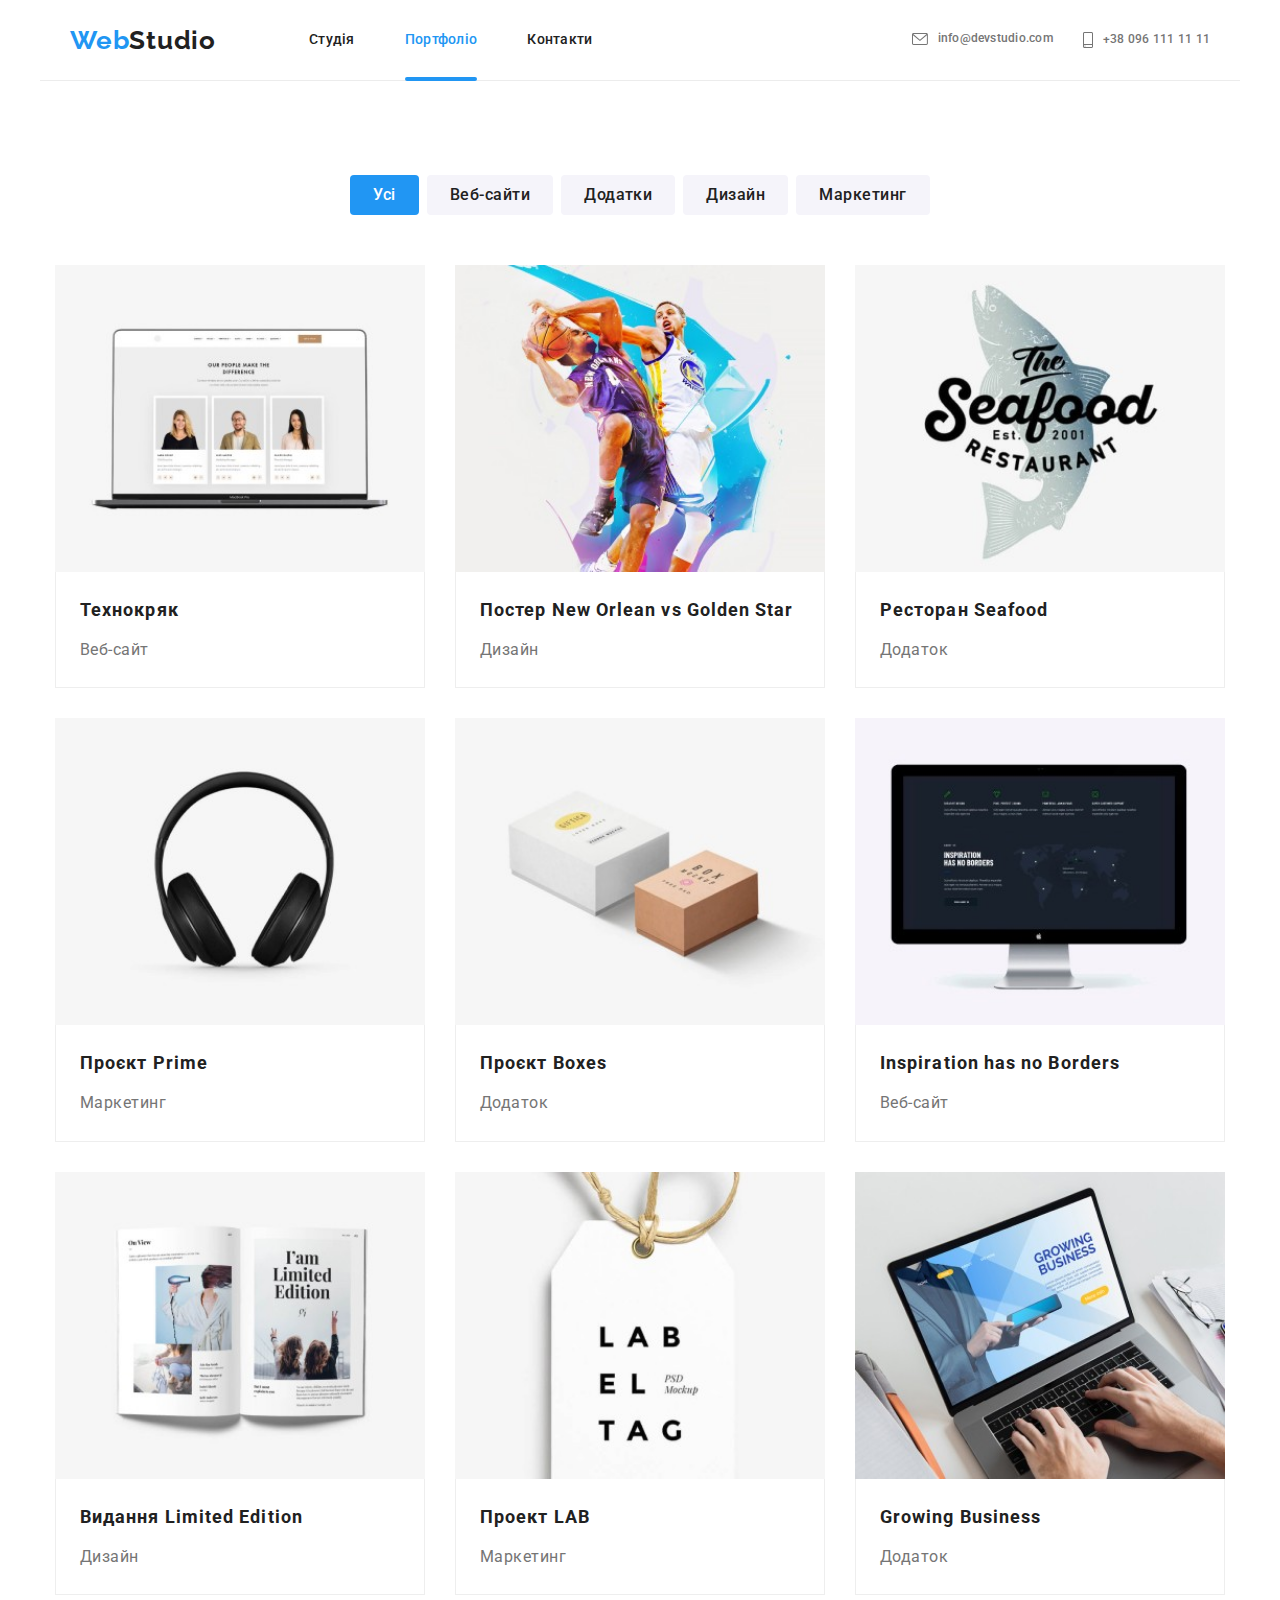
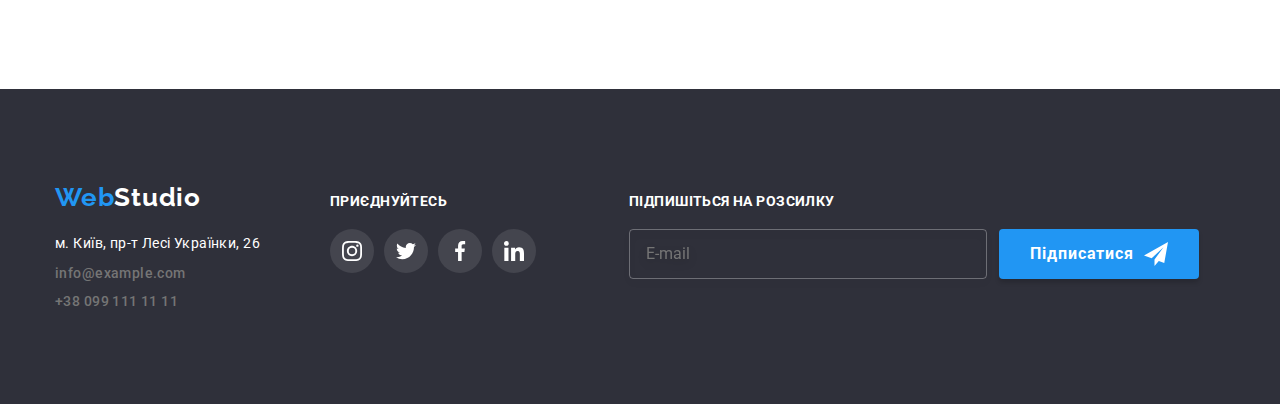
==== commit d9429f4f: "styles" ====
--- a/portfolio.html
+++ b/portfolio.html
@@ -92,7 +92,7 @@
                 відвідувачу отримати
                 вичерпні відомості про компанію чи приватну особу.</p>
             </div>
-            <div class="portfolio__wrapper">
+            <div class="portfolio__wrapper wrapper--tablet">
               <h2 class="portfolio__title">Технокряк</h2>
               <p class="portfolio__subtitle">Веб-сайт</p>
             </div>
@@ -342,7 +342,7 @@
       </div>
     </div>
   </footer>
-  <div class="mobile-overlay__menu is-open" data-menu>
+  <div class="mobile-overlay__menu" data-menu>
     <div class="mobile-overlay__container" data-menu-close>
       <button class="mobile-overlay__btn">
         <svg class="mobile-overla__icon" width="40" height="40">
--- a/css/main.min.css
+++ b/css/main.min.css
@@ -1 +1 @@
-:root{--main-font: "Roboto", sans-serif;--secondary-font: "Raleway", sans-serif;--white-color: #fff;--main-txt-color: #212121;--accent-color: #2196f3;--grey-color: #757575;--darkblue-background-color: #2f303a;--lightdrey-background-color: #f5f4fa;--border-color: #ececec;--border-cart-color: #eeeeee;--btn-background-color: #188ce8;--animation-hover: 250ms cubic-bezier(0.4, 0, 0.2, 1)}.visually-hidden{position:absolute;white-space:nowrap;width:1px;height:1px;overflow:hidden;border:0;padding:0;clip:rect(0 0 0 0);-webkit-clip-path:inset(50%);clip-path:inset(50%);margin:-1px}@-webkit-keyframes move{0%{-webkit-transform:translatex(-600px);transform:translatex(-600px)}100%{-webkit-transform:translatex(0);transform:translatex(0)}}@keyframes move{0%{-webkit-transform:translatex(-600px);transform:translatex(-600px)}100%{-webkit-transform:translatex(0);transform:translatex(0)}}@-webkit-keyframes animateY{0%{opacity:.5;-webkit-transform:translateY(-220px);transform:translateY(-220px)}50%{opacity:.7;-webkit-transform:translateY(-5px);transform:translateY(-5px)}100%{opacity:1;-webkit-transform:translateY(0);transform:translateY(0)}}@keyframes animateY{0%{opacity:.5;-webkit-transform:translateY(-220px);transform:translateY(-220px)}50%{opacity:.7;-webkit-transform:translateY(-5px);transform:translateY(-5px)}100%{opacity:1;-webkit-transform:translateY(0);transform:translateY(0)}}@-webkit-keyframes fade-in{0%{opacity:.3;-webkit-transform:translateY(300px) scale(0.3);transform:translateY(300px) scale(0.3)}100%{opacity:1;-webkit-transform:translatey(0) scale(1);transform:translatey(0) scale(1)}}@keyframes fade-in{0%{opacity:.3;-webkit-transform:translateY(300px) scale(0.3);transform:translateY(300px) scale(0.3)}100%{opacity:1;-webkit-transform:translatey(0) scale(1);transform:translatey(0) scale(1)}}@media screen and (min-width: 320px){.portfolio,.footer,.clients,.team,.cart,.feature,.hero{padding:60px 0}}@media screen and (min-width: 768px){.portfolio,.footer,.clients,.team,.cart,.feature,.hero{padding:60px 0}}@media screen and (min-width: 1200px){.portfolio,.footer,.clients,.team,.cart,.feature,.hero{padding:94px 0}}.portfolio__container,.footer__container,.clients__container,.team__container,.cart__container,.feature__container,.hero__container,.header{margin:0 auto;padding:0 15px}@media screen and (min-width: 320px){.portfolio__container,.footer__container,.clients__container,.team__container,.cart__container,.feature__container,.hero__container,.header{width:320px}}@media screen and (min-width: 480px){.portfolio__container,.footer__container,.clients__container,.team__container,.cart__container,.feature__container,.hero__container,.header{width:480px}}@media screen and (min-width: 768px){.portfolio__container,.footer__container,.clients__container,.team__container,.cart__container,.feature__container,.hero__container,.header{width:768px}}@media screen and (min-width: 1200px){.portfolio__container,.footer__container,.clients__container,.team__container,.cart__container,.feature__container,.hero__container,.header{width:1200px}}body{font-family:var(--main-font);color:var(--main-txt-color);margin:0}.no-scroll{overflow:hidden}html{-webkit-box-sizing:border-box;box-sizing:border-box}*,*::before,*::after{-webkit-box-sizing:inherit;box-sizing:inherit;outline:1px solid red}h1,h2,h3,h4,h5,h6,p,ul{margin:0;padding:0}ul{list-style-type:none}.hero__btn{display:inline-block;padding:10px 24px;font-family:inherit;line-height:1.6;font-weight:700;font-size:16px;letter-spacing:.06em;cursor:pointer;border:1px solid rgba(0,0,0,0);border-radius:4px;background-color:var(--accent-color);color:var(--white-color);-webkit-transition:background-color var(--animation-hover),color var(--animation-hover);transition:background-color var(--animation-hover),color var(--animation-hover)}.hero__btn:hover,.hero__btn:focus{background-color:var(--btn-background-color);color:var(--white-color)}@media screen and (min-width: 1200px){.hero__btn{padding:10px 32px}}.mobile-overlay__menu{margin:0;position:fixed;top:0;left:0;width:100%;height:100%;opacity:0;z-index:100;pointer-events:none;visibility:hidden;background-color:var(--white-color);-webkit-transition:opacity var(--animation-hover),visibility var(--animation-hover);transition:opacity var(--animation-hover),visibility var(--animation-hover)}.mobile-overlay__menu.is-open{opacity:1;pointer-events:initial;visibility:visible}@media screen and (min-width: 738px){.mobile-overlay__menu{display:none}}.mobile-overlay__container{display:-webkit-box;display:-ms-flexbox;display:flex;-webkit-box-orient:vertical;-webkit-box-direction:normal;-ms-flex-direction:column;flex-direction:column;background-color:var(--white-color);height:100%;width:100%;padding:48px 40px}.mobile-overlay__menu.is-open .mobile-overlay__container{-webkit-transform:translateX(100%);transform:translateX(100%)}.mobile-overlay__menu.is-open .mobile-overlay__container{-webkit-transform:translateX(0);transform:translateX(0);-webkit-transition:-webkit-transform var(--animation-hover);transition:-webkit-transform var(--animation-hover);transition:transform var(--animation-hover);transition:transform var(--animation-hover), -webkit-transform var(--animation-hover)}@media screen and (min-width: 449px){.mobile-overlay__container{padding:48px 40px}}.mobile-overlay__btn{position:absolute;top:21px;right:25px;border:none;background-color:rgba(0,0,0,0);width:40px;height:40px;cursor:pointer;margin-left:auto;-webkit-transform:color var(--animation-hover);transform:color var(--animation-hover)}.mobile-overlay__btn:hover,.mobile-overlay__btn:focus{color:var(--accent-color)}.mobile-overla__icon{width:40px;height:40px;-webkit-transition:fill var(--animation-hover);transition:fill var(--animation-hover)}.mobile-overla__icon:hover,.mobile-overla__icon:focus{fill:var(--accent-color)}.nav-overlay__item:not(:last-child){margin-bottom:30px}.nav-overlay__link{text-decoration:none;font-weight:500;font-size:40px;line-height:1.175;letter-spacing:.02em;color:var(--main-txt-color)}.nav-overlay__link--current{color:var(--accent-color)}.overlay__bottom{margin-top:auto}.contacts-overlay__tel{text-decoration:none;font-weight:500;font-size:34px;line-height:1.1764705882;color:var(--accent-color);letter-spacing:.02em}.contacts-overlay__item:first-child{margin-bottom:32px}.contacts-overlay__item:last-child{margin-bottom:64px}.contacts-overlay__mail{text-decoration:none;font-weight:500;font-size:24px;line-height:1.1666666667;letter-spacing:.02em;color:var(--grey-color)}.reference-overlay__list{display:-webkit-box;display:-ms-flexbox;display:flex;-ms-flex-wrap:wrap;flex-wrap:wrap;gap:10px}.reference-overlay__link{text-decoration:none;font-weight:500;font-size:18px;line-height:1.2222222222;letter-spacing:.02em;color:var(--accent-color)}.reference-overlay__item:not(:last-child) .reference-overlay__link{border-right:1px solid rgba(33,33,33,.2);padding-right:10px}.button__mobile{display:-webkit-inline-box;display:-ms-inline-flexbox;display:inline-flex;-webkit-box-align:center;-ms-flex-align:center;align-items:center;-webkit-box-pack:center;-ms-flex-pack:center;justify-content:center;background-color:rgba(0,0,0,0);border:none;width:40px;height:40px;padding:0;cursor:pointer}@media screen and (min-width: 768px){.button__mobile{display:none}}.button-mobile__icon{width:40px;height:40px;fill:var(--main-txt-color)}@media screen and (min-width: 768px)and (max-width: 1200px){.footer-form__group{max-width:450px;margin:0}}@media screen and (min-width: 1200px){.footer-form__group{margin:0}}@media screen and (min-width: 320px)and (max-width: 1200px){.footer-form__group{text-align:center;-webkit-box-pack:center;-ms-flex-pack:center;justify-content:center;margin:0 auto}}.footer-form__title{font-weight:700;font-size:14px;line-height:1.1428571429;letter-spacing:.03em;text-transform:uppercase;color:var(--white-color);margin-bottom:20px}@media screen and (min-width: 1200px){.footer-form{display:-webkit-box;display:-ms-flexbox;display:flex}}.footer-form__email{width:100%;margin:0 auto;min-height:50px;padding:15px 16px;border:none;border:1px solid rgba(255,255,255,.3);-webkit-filter:drop-shadow(0px 4px 4px rgba(0, 0, 0, 0.15));filter:drop-shadow(0px 4px 4px rgba(0, 0, 0, 0.15));border-radius:4px;background-color:rgba(0,0,0,0);outline:rgba(0,0,0,0)}@media screen and (min-width: 1200px){.footer-form__email{margin:0 12px 0 0}}@media screen and (min-width: 1200px){.footer-form__email{min-width:358px}}.footer-form__btn{margin-top:20px;font-weight:700;font-size:16px;line-height:1.875;display:-webkit-inline-box;display:-ms-inline-flexbox;display:inline-flex;-webkit-box-align:center;-ms-flex-align:center;align-items:center;-webkit-box-pack:center;-ms-flex-pack:center;justify-content:center;letter-spacing:.06em;color:var(--white-color);min-width:200px;min-height:50px;padding:10px 28px;background-color:var(--accent-color);border:none;-webkit-box-shadow:0px 4px 4px rgba(0,0,0,.15);box-shadow:0px 4px 4px rgba(0,0,0,.15);border-radius:4px}@media screen and (min-width: 1200px){.footer-form__btn{margin-top:0}}.footer-form__btn-icon{margin-left:10px;width:24px;height:24px;fill:var(--white-color)}.backdrop{position:fixed;top:0;left:0;z-index:1000;display:-webkit-box;display:-ms-flexbox;display:flex;-webkit-box-align:center;-ms-flex-align:center;align-items:center;-webkit-box-pack:center;-ms-flex-pack:center;justify-content:center;width:100%;height:100%;background-color:rgba(0,0,0,.2);-webkit-transition:opacity var(--animation-hover),visibility var(--animation-hover);transition:opacity var(--animation-hover),visibility var(--animation-hover);overflow-y:scroll}.backdrop.is-hidden{opacity:0;visibility:hidden;pointer-events:none}.modal{display:block;position:absolute;padding:40px 39px 40px 41px;top:50%;left:50%;-webkit-transform:translate(-50%, -50%);transform:translate(-50%, -50%);width:320px;min-height:609px;background-color:#fff;-webkit-box-shadow:0px 1px 3px rgba(0,0,0,.12),0px 1px 1px rgba(0,0,0,.14),0px 2px 1px rgba(0,0,0,.2);box-shadow:0px 1px 3px rgba(0,0,0,.12),0px 1px 1px rgba(0,0,0,.14),0px 2px 1px rgba(0,0,0,.2);border-radius:4px;opacity:1;-webkit-transition:opacity var(--animation-hover),-webkit-transform var(--animation-hover);transition:opacity var(--animation-hover),-webkit-transform var(--animation-hover);transition:transform var(--animation-hover),opacity var(--animation-hover);transition:transform var(--animation-hover),opacity var(--animation-hover),-webkit-transform var(--animation-hover)}@media screen and (min-width: 450px){.modal{width:450px}}@media screen and (min-width: 769px){.modal{width:528px;min-height:581px}}.backdrop.is-hidden .modal{opacity:0;-webkit-transform:translate(-50%, -50%) scale(0.5);transform:translate(-50%, -50%) scale(0.5)}.modal-btn{position:absolute;top:8px;right:8px;cursor:pointer;border-radius:50%;background-color:rgba(0,0,0,0);border:1px solid rgba(0,0,0,.1);width:30px;height:30px;padding:0;display:-webkit-box;display:-ms-flexbox;display:flex;-webkit-box-align:center;-ms-flex-align:center;align-items:center;-webkit-box-pack:center;-ms-flex-pack:center;justify-content:center}.modal-btn__icon{width:18px;height:18px;-webkit-transition:fill var(--animation-hover);transition:fill var(--animation-hover)}.modal-btn__icon:hover,.modal-btn__icon:focus{fill:#2196f3}.register-form{text-align:center}.register-form__title{display:block;margin-bottom:12px;text-align:center;font-weight:700;font-size:20px;line-height:1.15;letter-spacing:.03em;color:inherit}.register-form__group{margin-bottom:20px}.register-form__wrap{display:block;position:relative}.register-form__wrap:not(:last-child){margin-bottom:10px}.register-form__label{display:block;text-align:left;margin-bottom:4px;font-weight:400;font-size:12px;line-height:1.1666666667;letter-spacing:.01em;color:var(--grey-color)}.register-form__input,.register-form__message{height:40px;width:100%;padding:15px;padding-left:42px;outline:rgba(0,0,0,0);border:1px solid rgba(33,33,33,.2);border-radius:4px;-webkit-transition:border-color var(--animation-hover);transition:border-color var(--animation-hover)}.register-form__input:hover,.register-form__input:focus,.register-form__message:hover,.register-form__message:focus{border-color:var(--accent-color)}.register-form__message{resize:none;height:120px;padding:12px 16px;-webkit-transition:border-color var(--animation-hover);transition:border-color var(--animation-hover)}.register-form__message::-webkit-input-placeholder{font-weight:400;font-size:12px;line-height:1.1666666667;letter-spacing:.01em;color:rgba(117,117,117,.5)}.register-form__message::-moz-placeholder{font-weight:400;font-size:12px;line-height:1.1666666667;letter-spacing:.01em;color:rgba(117,117,117,.5)}.register-form__message:-ms-input-placeholder{font-weight:400;font-size:12px;line-height:1.1666666667;letter-spacing:.01em;color:rgba(117,117,117,.5)}.register-form__message::-ms-input-placeholder{font-weight:400;font-size:12px;line-height:1.1666666667;letter-spacing:.01em;color:rgba(117,117,117,.5)}.register-form__message::placeholder{font-weight:400;font-size:12px;line-height:1.1666666667;letter-spacing:.01em;color:rgba(117,117,117,.5)}.register-form__icon{position:absolute;bottom:11px;left:15px;display:-webkit-box;display:-ms-flexbox;display:flex;-webkit-box-align:center;-ms-flex-align:center;align-items:center;-webkit-box-pack:center;-ms-flex-pack:center;justify-content:center;-webkit-transition:fill var(--animation-hover);transition:fill var(--animation-hover)}.register-form__input:hover+.register-form__icon,.register-form__input:focus+.register-form__icon{fill:var(--accent-color)}.register-form__agreement{margin-bottom:30px;display:-webkit-box;display:-ms-flexbox;display:flex;-webkit-box-align:center;-ms-flex-align:center;align-items:center;-webkit-box-pack:center;-ms-flex-pack:center;justify-content:center}.register-checkbox:checked+.register-checkbox__icon .register-icon__uncheck{opacity:0;-webkit-transition:opacity var(--animation-hover);transition:opacity var(--animation-hover)}.register-checkbox__icon{margin-right:8px;-webkit-transition:background-color var(--animation-hover);transition:background-color var(--animation-hover)}.register-checkbox:checked+.register-checkbox__icon{background-color:var(--accent-color)}.register-icon__check{opacity:0;fill:var(--white-color);-webkit-transition:opacity var(--animation-hover);transition:opacity var(--animation-hover)}.register-checkbox:checked+.register-checkbox__icon .register-icon__check{opacity:1}.register-checkbox:checked .register-checkbox__icon{background-color:var(--accent-color)}.register-checkbox__text{font-weight:400;font-size:14px;line-height:1.7142857143;letter-spacing:.03em;color:var(--grey-color);-webkit-user-select:none;-moz-user-select:none;-ms-user-select:none;user-select:none}.register-checkbox__link{color:#2196f3;text-underline-position:under}.register-form__btn{display:-webkit-inline-box;display:-ms-inline-flexbox;display:inline-flex;-webkit-box-align:center;-ms-flex-align:center;align-items:center;padding:10px 52px;font-weight:700;font-size:16px;line-height:1.875;letter-spacing:.06em;cursor:pointer;border:none;-webkit-box-shadow:0px 4px 4px rgba(0,0,0,.15);box-shadow:0px 4px 4px rgba(0,0,0,.15);border-radius:4px;background-color:var(--accent-color);color:var(--white-color)}.register-form__btn:hover,.register-form__btn:focus{background-color:var(--btn-background-color)}.nav{margin-left:88px}@media screen and (min-width: 1200px){.nav{margin-left:93px}}@media screen and (min-width: 768px){.nav{display:-webkit-box;display:-ms-flexbox;display:flex}}.nav__list{display:none}@media screen and (min-width: 768px){.nav__list{display:-webkit-box;display:-ms-flexbox;display:flex}}.nav__item+.nav__item{margin-left:50px}.nav__link{display:block;padding:32px 0;text-decoration:none;font-weight:500;font-size:40px;line-height:1.1;letter-spacing:.02em;-webkit-transition:color var(--animation-hover);transition:color var(--animation-hover);color:var(--main-txt-color);position:relative}.nav__link:hover,.nav__link:focus{color:var(--accent-color)}.nav__link::after{content:"";display:block;position:absolute;bottom:-1px;width:100%;background-color:var(--accent-color);border-radius:2px;height:4px;opacity:0;-webkit-transition:opacity var(--animation-hover);transition:opacity var(--animation-hover)}.nav__link:hover:after{opacity:1}@media screen and (min-width: 738px){.nav__link{font-size:14px}}.nav__link--current{color:var(--accent-color)}.nav__link.nav__link--current::after{opacity:1}.header{border-bottom:1px solid var(--border-color)}.header__container{margin:0 auto;padding:0 15px;display:-webkit-box;display:-ms-flexbox;display:flex;-webkit-box-align:center;-ms-flex-align:center;align-items:center;-webkit-box-pack:center;-ms-flex-pack:center;justify-content:center;margin-right:0}@media screen and (min-width: 320px)and (max-width: 737px){.header__container{padding:10px 0}}.header__logo{margin-right:auto;font-weight:700;text-decoration:none;font-family:var(--secondary-font);font-size:24px;line-height:1.1;letter-spacing:.03em;color:var(--accent-color)}@media screen and (min-width: 738px){.header__logo{margin:0}}@media screen and (min-width: 1200px){.header__logo{font-size:26px}}.header__logo--styles{font-style:var(--secondary-font);font-size:26px;line-height:1.1;letter-spacing:.03em;color:var(--main-txt-color)}.contacts__list{margin-left:auto}@media screen and (min-width: 320px)and (max-width: 768px){.contacts__list{display:none}}@media screen and (min-width: 1200px){.contacts__list{display:-webkit-box;display:-ms-flexbox;display:flex;margin-left:auto;gap:30px}}.contacts__list .contacts__link{-webkit-box-align:center;-ms-flex-align:center;align-items:center;display:-webkit-box;display:-ms-flexbox;display:flex;font-weight:500;font-size:12px;line-height:1.1;letter-spacing:.02em;text-decoration:none;color:var(--grey-color);-webkit-transition:color var(--animation-hover);transition:color var(--animation-hover)}@media screen and (min-width: 1200px){.contacts__list .contacts__link{padding:32px 0}}.contacts__item:not(:first-child){margin-top:10px}@media screen and (min-width: 1200px){.contacts__item:not(:first-child){margin:0}}@media screen and (min-width: 768px){.contacts__link{font-size:12px}}@media screen and (min-width: 1200px){.contacts__link{font-size:14px}}.contacts__link:hover,.contacts__link:focus{color:var(--accent-color)}.contacts__icon-envelope{width:16px;height:12px;fill:currentColor;margin-right:10px;-webkit-transition:fill var(--animation-hover);transition:fill var(--animation-hover)}.contacts__icon-smartphone{width:10px;height:16px;fill:currentColor;margin-right:10px;-webkit-transition:fill var(--animation-hover);transition:fill var(--animation-hover)}.contacts__icon-envelope:hover,.contacts__icon-smartphone:hover,.contacts__icon-envelope:focus,.contacts__icon-smartphone:focus{fill:var(--accent-color)}.hero{padding-top:118px;padding-bottom:118px;text-align:center;background-color:var(--darkblue-background-color);max-width:1600px;margin:0 auto;background-repeat:no-repeat;background-size:cover;background-position:center;background-image:-webkit-gradient(linear, left top, right top, from(rgba(47, 48, 58, 0.4)), to(rgba(47, 48, 58, 0.4))),url("../images/hero/Img-10-2.jpg");background-image:linear-gradient(to right, rgba(47, 48, 58, 0.4), rgba(47, 48, 58, 0.4)),url("../images/hero/Img-10-2.jpg")}@media screen and (min-width: 1200px){.hero{padding:200px 0 200px 0}}.hero__title{margin-bottom:30px;font-weight:900;font-size:26px;line-height:1.3;letter-spacing:.06em;text-transform:uppercase;color:var(--white-color);-webkit-animation:move 1500ms linear 100ms 1 both;animation:move 1500ms linear 100ms 1 both}@media screen and (min-width: 1200px){.hero__title{font-size:44px}}.feature{margin:0 auto;padding-bottom:60px 0}.feature__list{margin:0 auto}@media screen and (min-width: 768px){.feature__list{display:-webkit-box;display:-ms-flexbox;display:flex;gap:30px}}@media screen and (min-width: 768px)and (max-width: 1200px){.feature__list{display:-webkit-box;display:-ms-flexbox;display:flex;-ms-flex-wrap:wrap;flex-wrap:wrap;gap:30px;-webkit-box-pack:center;-ms-flex-pack:center;justify-content:center}}@media screen and (min-width: 768px){.feature__item{margin-bottom:0}}@media screen and (min-width: 768px)and (max-width: 1200px){.feature__item{-ms-flex-preferred-size:calc((100% - 60px)/2);flex-basis:calc((100% - 60px)/2)}}.feature__item:not(:last-child){margin-bottom:30px}.feature-block{display:-webkit-box;display:-ms-flexbox;display:flex;height:120px;background-color:var(--lightdrey-background-color);-webkit-box-pack:center;-ms-flex-pack:center;justify-content:center;-webkit-box-align:center;-ms-flex-align:center;align-items:center;border-radius:4px;margin-bottom:30px}.feature-block__icon{margin:0;width:70px;height:70px}.feature__title{margin-bottom:10px;font-weight:700;text-transform:uppercase;font-size:14px;line-height:1.1;letter-spacing:.03em}@media screen and (min-width: 320px)and (max-width: 767px){.feature__title{text-align:center}}.feature__text{font-size:14px;line-height:1.7;letter-spacing:.03em;color:var(--grey-color)}@media screen and (min-width: 320px)and (max-width: 1199px){.cart{display:none}}.cart__title{text-align:center;margin-bottom:50px;font-weight:700;font-size:36px;line-height:1.1;letter-spacing:.03em;-webkit-animation:move 1500ms linear 100ms 1 both;animation:move 1500ms linear 100ms 1 both}.cart__list{display:-webkit-box;display:-ms-flexbox;display:flex;gap:30px}.cart__item{position:relative;-webkit-animation:fade-in 1500ms ease 100ms 1 alternate both;animation:fade-in 1500ms ease 100ms 1 alternate both}.cart__img{display:block}.cart__label{font-weight:700;font-size:14px;line-height:1.1428571429;text-align:center;letter-spacing:.03em;text-transform:uppercase;display:-webkit-box;display:-ms-flexbox;display:flex;-webkit-box-align:center;-ms-flex-align:center;align-items:center;-webkit-box-pack:center;-ms-flex-pack:center;justify-content:center;position:absolute;bottom:3px;background-color:rgba(47,48,58,.8);color:#fff;width:100%;padding:27px 107px;-webkit-animation:animateY 5000ms ease 500ms 1 alternate both;animation:animateY 5000ms ease 500ms 1 alternate both}.team{background-color:var(--lightdrey-background-color)}.team__title{text-align:center;margin-bottom:30px;font-weight:700;font-size:28px;line-height:1.1;letter-spacing:.03em;-webkit-animation:move 1500ms linear 100ms 1 both;animation:move 1500ms linear 100ms 1 both}@media screen and (min-width: 1200px){.team__title{font-size:36px;margin-bottom:50px}}.team__list{margin:0 auto;text-align:center;-webkit-box-pack:center;-ms-flex-pack:center;justify-content:center}@media screen and (min-width: 768px){.team__list{display:-webkit-box;display:-ms-flexbox;display:flex;gap:30px;-webkit-box-pack:center;-ms-flex-pack:center;justify-content:center}}@media screen and (min-width: 768px)and (max-width: 1200px){.team__list{display:-webkit-box;display:-ms-flexbox;display:flex;-ms-flex-wrap:wrap;flex-wrap:wrap;gap:30px}}.team__item{margin-bottom:30px;background-color:var(--white-color);border-radius:0px 0px 4px 4px;-webkit-box-shadow:0px 1px 3px rgba(0,0,0,.12),0px 1px 1px rgba(0,0,0,.14),0px 2px 1px rgba(0,0,0,.2);box-shadow:0px 1px 3px rgba(0,0,0,.12),0px 1px 1px rgba(0,0,0,.14),0px 2px 1px rgba(0,0,0,.2);-webkit-animation:fade-in 1500ms ease 100ms 1 alternate both;animation:fade-in 1500ms ease 100ms 1 alternate both}@media screen and (min-width: 768px)and (max-width: 1200px){.team__item{-ms-flex-preferred-size:calc((100% - 60px)/2);flex-basis:calc((100% - 60px)/2)}}.team__img{height:auto;display:block;max-width:100%;-o-object-fit:cover;object-fit:cover;-o-object-position:center;object-position:center}.team__wrapper{padding:30px 0}.team__name{margin-bottom:10px;font-weight:500;font-size:16px;line-height:1.1;letter-spacing:.03em}.team__profession{font-size:16px;line-height:1.1;letter-spacing:.03em;color:var(--grey-color);margin-bottom:16px}.social{display:-webkit-box;display:-ms-flexbox;display:flex;-webkit-box-pack:center;-ms-flex-pack:center;justify-content:center}.social__item:not(:last-child){margin-right:10px}.social__link{width:44px;height:44px;border-radius:50%;display:-webkit-box;display:-ms-flexbox;display:flex;-webkit-box-align:center;-ms-flex-align:center;align-items:center;-webkit-box-pack:center;-ms-flex-pack:center;justify-content:center;color:#afb1b8;-webkit-transition:background-color var(--animation-hover),color var(--animation-hover);transition:background-color var(--animation-hover),color var(--animation-hover)}.social__link:hover,.social__link:focus{background-color:var(--accent-color);color:var(--white-color)}.social__icon{width:20px;height:20px;fill:currentColor}.clients__title{text-align:center;margin-bottom:30px;font-weight:700;font-size:28px;line-height:1.1;letter-spacing:.03em;-webkit-animation:move 1500ms linear 100ms 1 both;animation:move 1500ms linear 100ms 1 both}@media screen and (min-width: 1200px){.clients__title{font-size:36px;margin-bottom:50px}}.clients__list{display:-webkit-box;display:-ms-flexbox;display:flex;-ms-flex-wrap:wrap;flex-wrap:wrap;gap:30px;-webkit-box-align:center;-ms-flex-align:center;align-items:center;-webkit-box-pack:center;-ms-flex-pack:center;justify-content:center}@media screen and (min-width: 1200px){.clients__list{display:-webkit-box;display:-ms-flexbox;display:flex;gap:30px}}@media screen and (min-width: 450px)and (max-width: 1200px){.clients__list{display:-webkit-box;display:-ms-flexbox;display:flex;-ms-flex-wrap:wrap;flex-wrap:wrap;gap:30px}}.clients__item{border-radius:4px;-webkit-animation:fade-in 1500ms ease 100ms 1 alternate both;animation:fade-in 1500ms ease 100ms 1 alternate both}@media screen and (min-width: 450px)and (max-width: 768px){.clients__item{-ms-flex-preferred-size:calc((100% - 60px)/2);flex-basis:calc((100% - 60px)/2)}}@media screen and (min-width: 450px)and (max-width: 1200px){.clients__item{-ms-flex-preferred-size:calc((100% - 60px)/3);flex-basis:calc((100% - 60px)/3)}}.clients__logo{border:1px solid #afb1b8;border-radius:4px;display:-webkit-box;display:-ms-flexbox;display:flex;-webkit-box-align:center;-ms-flex-align:center;align-items:center;-webkit-box-pack:center;-ms-flex-pack:center;justify-content:center;width:210px;height:92px;-webkit-transform:translatex(0);transform:translatex(0);-webkit-transition-property:-webkit-transform;transition-property:-webkit-transform;transition-property:transform;transition-property:transform, -webkit-transform;-webkit-transition-duration:2000ms;transition-duration:2000ms;-webkit-transition:border-color var(--animation-hover),fill var(--animation-hover);transition:border-color var(--animation-hover),fill var(--animation-hover)}@media screen and (min-width: 768px){.clients__logo{width:226px}}@media screen and (min-width: 1200px){.clients__logo{width:170px}}.clients__logo:hover,.clients__logo:focus{border-color:var(--accent-color)}.clients__icon{width:106px;height:60px;fill:#afb1b8;-webkit-transition:fill var(--animation-hover);transition:fill var(--animation-hover)}.clients__logo:hover .clients__icon,.clients__logo:focus .clients__icon{fill:var(--accent-color)}.footer{background-color:var(--darkblue-background-color)}.footer__container{-webkit-box-align:baseline;-ms-flex-align:baseline;align-items:baseline}@media screen and (min-width: 1200px){.footer__container{display:-webkit-box;display:-ms-flexbox;display:flex}}.footer__group{text-align:center;-webkit-box-pack:center;-ms-flex-pack:center;justify-content:center;margin-bottom:60px}@media screen and (min-width: 1200px){.footer__group{margin-right:70px;margin-bottom:0}}.footer__tablet{margin-bottom:72px}@media screen and (min-width: 768px){.footer__tablet{display:-webkit-box;display:-ms-flexbox;display:flex}}@media screen and (min-width: 768px)and (max-width: 1200px){.footer__tablet{margin-left:76px;margin-right:101px;margin-bottom:60px}}@media screen and (min-width: 1200px){.footer__tablet{margin-bottom:0}}@media screen and (min-width: 450px)and (max-width: 768px){.footer__tablet{text-align:center}}.footer__logo{font-weight:700;text-decoration:none;font-family:var(--secondary-font);font-size:26px;line-height:1.1;letter-spacing:.03em;color:var(--accent-color)}.footer__logo--styles{color:var(--white-color)}.footer__address{margin-top:20px;font-style:normal;font-size:14px;line-height:1.7;letter-spacing:.03em;color:var(--white-color)}.footer-contacts__list{margin-left:auto}.footer-contacts__item{margin-top:9px}.footer-contacts__link{font-weight:500;font-size:14px;line-height:1.1;letter-spacing:.03em;text-decoration:none;color:var(--grey-color);-webkit-transition:color var(--animation-hover);transition:color var(--animation-hover)}.footer-contacts__link:hover,.footer-contacts__link:focus{color:var(--accent-color)}@media screen and (min-width: 768px)and (max-width: 1200px){.footer__socials-group{margin-left:auto;padding-top:5px}}@media screen and (min-width: 1200px){.footer__socials-group{margin-right:93px;padding-top:12px}}.footer__socials-title{text-align:center;-webkit-box-pack:center;-ms-flex-pack:center;justify-content:center;font-weight:700;font-size:14px;line-height:1.1428571429;letter-spacing:.03em;padding:0;margin-bottom:20px;text-transform:uppercase;color:var(--white-color)}.footer-socials__list{display:-webkit-box;display:-ms-flexbox;display:flex;gap:10px;-webkit-box-align:center;-ms-flex-align:center;align-items:center;-webkit-box-pack:center;-ms-flex-pack:center;justify-content:center;display:flex}.footer-socials__item{display:-webkit-box;display:-ms-flexbox;display:flex}@media screen and (min-width: 450px)and (max-width: 1200px){.footer-socials__item:not(:last-child){margin-right:10px}}.footer-social__link{width:44px;height:44px;border-radius:50%;display:-webkit-box;display:-ms-flexbox;display:flex;-webkit-box-align:center;-ms-flex-align:center;align-items:center;-webkit-box-pack:center;-ms-flex-pack:center;justify-content:center;color:#fff;background-color:rgba(255,255,255,.1);-webkit-transition:background-color var(--animation-hover),color var(--animation-hover);transition:background-color var(--animation-hover),color var(--animation-hover)}.footer-social__link:hover,.footer-social__link:focus{background-color:var(--accent-color);color:var(--white-color)}.footer-social__icon{width:20px;height:20px;fill:currentColor}.portfolio-btn__list{display:-webkit-box;display:-ms-flexbox;display:flex;-webkit-box-align:center;-ms-flex-align:center;align-items:center;-webkit-box-pack:center;-ms-flex-pack:center;justify-content:center;margin-bottom:40px;gap:8px;-ms-flex-wrap:wrap;flex-wrap:wrap}@media screen and (max-width: 638px){.portfolio-btn__list{max-width:330px;-webkit-box-pack:start;-ms-flex-pack:start;justify-content:flex-start;row-gap:15px}}@media screen and (min-width: 638px){.portfolio-btn__list{margin-bottom:30px}}@media screen and (min-width: 1200px){.portfolio-btn__list{margin-bottom:50px}}.portfolio-btn{display:inline-block;padding:6px 22px;font-weight:500;font-family:inherit;font-size:16px;line-height:1.6;letter-spacing:.03em;color:var(--main-txt-color);background-color:var(--lightdrey-background-color);border:1px solid rgba(0,0,0,0);cursor:pointer;border-radius:4px;-webkit-animation:move 1500ms linear 100ms 1 both;animation:move 1500ms linear 100ms 1 both;-webkit-transition:background-color var(--animation-hover),color var(--animation-hover),-webkit-box-shadow var(--animation-hover);transition:background-color var(--animation-hover),color var(--animation-hover),-webkit-box-shadow var(--animation-hover);transition:background-color var(--animation-hover),color var(--animation-hover),box-shadow var(--animation-hover);transition:background-color var(--animation-hover),color var(--animation-hover),box-shadow var(--animation-hover),-webkit-box-shadow var(--animation-hover)}.portfolio-btn:hover,.portfolio-btn:focus{-webkit-box-shadow:0px 3px 1px rgba(0,0,0,.1),0px 1px 2px rgba(0,0,0,.08),0px 2px 2px rgba(0,0,0,.12);box-shadow:0px 3px 1px rgba(0,0,0,.1),0px 1px 2px rgba(0,0,0,.08),0px 2px 2px rgba(0,0,0,.12);background-color:var(--accent-color);color:var(--white-color)}.portfolio-btn.portfolio-btn--current{background-color:var(--accent-color);color:var(--white-color)}.portfolio__group{margin:0 auto}@media screen and (min-width: 768px){.portfolio__group{gap:30px;display:-webkit-box;display:-ms-flexbox;display:flex;-ms-flex-wrap:wrap;flex-wrap:wrap}}.portfolio__bg{-webkit-animation:fade-in 1500ms ease 100ms 1 alternate both;animation:fade-in 1500ms ease 100ms 1 alternate both;-webkit-transition:opacity var(--animation-hover),-webkit-box-shadow var(--animation-hover),-webkit-transform var(--animation-hover);transition:opacity var(--animation-hover),-webkit-box-shadow var(--animation-hover),-webkit-transform var(--animation-hover);transition:box-shadow var(--animation-hover),opacity var(--animation-hover),transform var(--animation-hover);transition:box-shadow var(--animation-hover),opacity var(--animation-hover),transform var(--animation-hover),-webkit-box-shadow var(--animation-hover),-webkit-transform var(--animation-hover)}@media screen and (max-width: 768px){.portfolio__bg{margin-bottom:30px}}@media screen and (min-width: 768px)and (max-width: 1200px){.portfolio__bg{-ms-flex-preferred-size:calc((100% - 60px)/2);flex-basis:calc((100% - 60px)/2)}}@media screen and (min-width: 769px){.portfolio__bg{-ms-flex-preferred-size:calc((100% - 60px)/3);flex-basis:calc((100% - 60px)/3)}}.portfolio__bg:hover{-webkit-box-shadow:0px 1px 1px rgba(0,0,0,.12),0px 4px 4px rgba(0,0,0,.06),1px 4px 6px rgba(0,0,0,.16);box-shadow:0px 1px 1px rgba(0,0,0,.12),0px 4px 4px rgba(0,0,0,.06),1px 4px 6px rgba(0,0,0,.16)}.overlay{max-width:450px;position:relative;overflow:hidden;-webkit-transition:opacity var(--animation-hover),-webkit-transform var(--animation-hover);transition:opacity var(--animation-hover),-webkit-transform var(--animation-hover);transition:transform var(--animation-hover),opacity var(--animation-hover);transition:transform var(--animation-hover),opacity var(--animation-hover),-webkit-transform var(--animation-hover)}.overlay__img{display:block;height:auto;display:block;max-width:100%;-o-object-fit:cover;object-fit:cover;-o-object-position:center;object-position:center}.overlay__text{width:100%;height:100%;display:-webkit-box;display:-ms-flexbox;display:flex;-webkit-box-align:center;-ms-flex-align:center;align-items:center;-webkit-box-pack:center;-ms-flex-pack:center;justify-content:center;padding:63px 24px;font-weight:400;font-size:18px;line-height:1.5555555556;letter-spacing:.03em;background-color:rgba(33,150,243,.9);-webkit-user-select:none;-moz-user-select:none;-ms-user-select:none;user-select:none;color:#fff;top:0;left:0;position:absolute;-webkit-transform:translateY(100%);transform:translateY(100%);opacity:0;-webkit-transition:opacity var(--animation-hover),-webkit-transform var(--animation-hover);transition:opacity var(--animation-hover),-webkit-transform var(--animation-hover);transition:opacity var(--animation-hover),transform var(--animation-hover);transition:opacity var(--animation-hover),transform var(--animation-hover),-webkit-transform var(--animation-hover)}.portfolio__bg:hover .overlay .overlay__text{-webkit-transform:translateY(0);transform:translateY(0);opacity:1}.portfolio__wrapper{padding:20px 24px;border:1px solid var(--border-cart-color);border-top:none}.portfolio__title{margin-bottom:4px;font-weight:700;line-height:2;letter-spacing:.03em;font-size:18px}.portfolio__subtitle{line-height:2.2;font-size:16px;letter-spacing:.03em;color:var(--grey-color)}/*# sourceMappingURL=main.min.css.map */+:root{--main-font: "Roboto", sans-serif;--secondary-font: "Raleway", sans-serif;--white-color: #fff;--main-txt-color: #212121;--accent-color: #2196f3;--grey-color: #757575;--darkblue-background-color: #2f303a;--lightdrey-background-color: #f5f4fa;--border-color: #ececec;--border-cart-color: #eeeeee;--btn-background-color: #188ce8;--animation-hover: 250ms cubic-bezier(0.4, 0, 0.2, 1)}.visually-hidden{position:absolute;white-space:nowrap;width:1px;height:1px;overflow:hidden;border:0;padding:0;clip:rect(0 0 0 0);-webkit-clip-path:inset(50%);clip-path:inset(50%);margin:-1px}@-webkit-keyframes move{0%{-webkit-transform:translatex(-600px);transform:translatex(-600px)}100%{-webkit-transform:translatex(0);transform:translatex(0)}}@keyframes move{0%{-webkit-transform:translatex(-600px);transform:translatex(-600px)}100%{-webkit-transform:translatex(0);transform:translatex(0)}}@-webkit-keyframes animateY{0%{opacity:.5;-webkit-transform:translateY(-220px);transform:translateY(-220px)}50%{opacity:.7;-webkit-transform:translateY(-5px);transform:translateY(-5px)}100%{opacity:1;-webkit-transform:translateY(0);transform:translateY(0)}}@keyframes animateY{0%{opacity:.5;-webkit-transform:translateY(-220px);transform:translateY(-220px)}50%{opacity:.7;-webkit-transform:translateY(-5px);transform:translateY(-5px)}100%{opacity:1;-webkit-transform:translateY(0);transform:translateY(0)}}@-webkit-keyframes fade-in{0%{opacity:.3;-webkit-transform:translateY(300px) scale(0.3);transform:translateY(300px) scale(0.3)}100%{opacity:1;-webkit-transform:translatey(0) scale(1);transform:translatey(0) scale(1)}}@keyframes fade-in{0%{opacity:.3;-webkit-transform:translateY(300px) scale(0.3);transform:translateY(300px) scale(0.3)}100%{opacity:1;-webkit-transform:translatey(0) scale(1);transform:translatey(0) scale(1)}}@media screen and (min-width: 320px){.portfolio,.footer,.clients,.team,.cart,.feature,.hero{padding:60px 0}}@media screen and (min-width: 768px){.portfolio,.footer,.clients,.team,.cart,.feature,.hero{padding:60px 0}}@media screen and (min-width: 1200px){.portfolio,.footer,.clients,.team,.cart,.feature,.hero{padding:94px 0}}.portfolio__container,.footer__container,.clients__container,.team__container,.cart__container,.hero__container,.header{margin:0 auto;padding:0 15px}@media screen and (min-width: 320px){.portfolio__container,.footer__container,.clients__container,.team__container,.cart__container,.hero__container,.header{width:320px}}@media screen and (min-width: 480px){.portfolio__container,.footer__container,.clients__container,.team__container,.cart__container,.hero__container,.header{width:480px}}@media screen and (min-width: 768px){.portfolio__container,.footer__container,.clients__container,.team__container,.cart__container,.hero__container,.header{width:768px}}@media screen and (min-width: 1200px){.portfolio__container,.footer__container,.clients__container,.team__container,.cart__container,.hero__container,.header{width:1200px}}body{font-family:var(--main-font);color:var(--main-txt-color);margin:0}.no-scroll{overflow:hidden}html{-webkit-box-sizing:border-box;box-sizing:border-box}*,*::before,*::after{-webkit-box-sizing:inherit;box-sizing:inherit}h1,h2,h3,h4,h5,h6,p,ul{margin:0;padding:0}ul{list-style-type:none}.hero__btn{display:inline-block;padding:10px 24px;font-family:inherit;line-height:1.6;font-weight:700;font-size:16px;letter-spacing:.06em;cursor:pointer;border:1px solid rgba(0,0,0,0);border-radius:4px;background-color:var(--accent-color);color:var(--white-color);-webkit-transition:background-color var(--animation-hover),color var(--animation-hover);transition:background-color var(--animation-hover),color var(--animation-hover)}.hero__btn:hover,.hero__btn:focus{background-color:var(--btn-background-color);color:var(--white-color)}@media screen and (min-width: 1199px){.hero__btn{padding:10px 32px}}.mobile-overlay__menu{margin:0;position:fixed;top:0;left:0;width:100%;height:100%;opacity:0;z-index:100;pointer-events:none;visibility:hidden;background-color:var(--white-color);-webkit-transition:opacity var(--animation-hover),visibility var(--animation-hover);transition:opacity var(--animation-hover),visibility var(--animation-hover)}.mobile-overlay__menu.is-open{opacity:1;pointer-events:initial;visibility:visible}@media screen and (min-width: 767px){.mobile-overlay__menu{display:none}}.mobile-overlay__container{display:-webkit-box;display:-ms-flexbox;display:flex;-webkit-box-orient:vertical;-webkit-box-direction:normal;-ms-flex-direction:column;flex-direction:column;background-color:var(--white-color);height:100%;width:100%;padding:48px 40px}.mobile-overlay__menu.is-open .mobile-overlay__container{-webkit-transform:translateX(100%);transform:translateX(100%)}.mobile-overlay__menu.is-open .mobile-overlay__container{-webkit-transform:translateX(0);transform:translateX(0);-webkit-transition:-webkit-transform var(--animation-hover);transition:-webkit-transform var(--animation-hover);transition:transform var(--animation-hover);transition:transform var(--animation-hover), -webkit-transform var(--animation-hover)}@media screen and (min-width: 479px){.mobile-overlay__container{padding:48px 40px}}.mobile-overlay__btn{position:absolute;top:21px;right:25px;border:none;background-color:rgba(0,0,0,0);width:40px;height:40px;cursor:pointer;margin-left:auto;-webkit-transform:color var(--animation-hover);transform:color var(--animation-hover)}.mobile-overlay__btn:hover,.mobile-overlay__btn:focus{color:var(--accent-color)}.mobile-overla__icon{width:40px;height:40px;-webkit-transition:fill var(--animation-hover);transition:fill var(--animation-hover)}.mobile-overla__icon:hover,.mobile-overla__icon:focus{fill:var(--accent-color)}.nav-overlay__item:not(:last-child){margin-bottom:30px}.nav-overlay__link{text-decoration:none;font-weight:500;font-size:40px;line-height:1.175;letter-spacing:.02em;color:var(--main-txt-color)}.nav-overlay__link--current{color:var(--accent-color)}.overlay__bottom{margin-top:auto}.contacts-overlay__tel{text-decoration:none;font-weight:500;font-size:34px;line-height:1.1764705882;color:var(--accent-color);letter-spacing:.02em}.contacts-overlay__item:first-child{margin-bottom:32px}.contacts-overlay__item:last-child{margin-bottom:64px}.contacts-overlay__mail{text-decoration:none;font-weight:500;font-size:24px;line-height:1.1666666667;letter-spacing:.02em;color:var(--grey-color)}.reference-overlay__list{display:-webkit-box;display:-ms-flexbox;display:flex;-ms-flex-wrap:wrap;flex-wrap:wrap;gap:10px}.reference-overlay__link{text-decoration:none;font-weight:500;font-size:18px;line-height:1.2222222222;letter-spacing:.02em;color:var(--accent-color)}.reference-overlay__item:not(:last-child) .reference-overlay__link{border-right:1px solid rgba(33,33,33,.2);padding-right:10px}.button__mobile{display:-webkit-inline-box;display:-ms-inline-flexbox;display:inline-flex;-webkit-box-align:center;-ms-flex-align:center;align-items:center;-webkit-box-pack:center;-ms-flex-pack:center;justify-content:center;background-color:rgba(0,0,0,0);border:none;width:40px;height:40px;padding:0;cursor:pointer}@media screen and (min-width: 767px){.button__mobile{display:none}}.button-mobile__icon{width:40px;height:40px;fill:var(--main-txt-color)}.footer-form__group{text-align:center;margin:0 auto}@media screen and (min-width: 1199px){.footer-form__group{margin:0}}.footer-form__title{font-weight:700;font-size:14px;line-height:1.1428571429;letter-spacing:.03em;text-transform:uppercase;color:var(--white-color);margin-bottom:20px}@media screen and (min-width: 1200px){.footer-form__title{text-align:left}}@media screen and (min-width: 1199px){.footer-form{display:-webkit-box;display:-ms-flexbox;display:flex}}.footer-form__email{max-width:450px;width:100%;margin:0 auto;min-height:50px;padding:15px 16px;border:none;border:1px solid rgba(255,255,255,.3);-webkit-filter:drop-shadow(0px 4px 4px rgba(0, 0, 0, 0.15));filter:drop-shadow(0px 4px 4px rgba(0, 0, 0, 0.15));border-radius:4px;background-color:rgba(0,0,0,0);outline:rgba(0,0,0,0)}@media screen and (min-width: 1199px){.footer-form__email{margin:0 12px 0 0}}@media screen and (min-width: 1199px){.footer-form__email{min-width:358px}}.footer-form__btn{margin-top:20px;font-weight:700;font-size:16px;line-height:1.875;display:-webkit-inline-box;display:-ms-inline-flexbox;display:inline-flex;-webkit-box-align:center;-ms-flex-align:center;align-items:center;-webkit-box-pack:center;-ms-flex-pack:center;justify-content:center;letter-spacing:.06em;color:var(--white-color);min-width:200px;min-height:50px;padding:10px 28px;background-color:var(--accent-color);border:none;-webkit-box-shadow:0px 4px 4px rgba(0,0,0,.15);box-shadow:0px 4px 4px rgba(0,0,0,.15);border-radius:4px}@media screen and (min-width: 1199px){.footer-form__btn{margin-top:0}}.footer-form__btn-icon{margin-left:10px;width:24px;height:24px;fill:var(--white-color)}.backdrop{position:fixed;top:0;left:0;z-index:1000;display:-webkit-box;display:-ms-flexbox;display:flex;-webkit-box-align:center;-ms-flex-align:center;align-items:center;-webkit-box-pack:center;-ms-flex-pack:center;justify-content:center;width:100%;height:100%;background-color:rgba(0,0,0,.2);-webkit-transition:opacity var(--animation-hover),visibility var(--animation-hover);transition:opacity var(--animation-hover),visibility var(--animation-hover);overflow-y:scroll}.backdrop.is-hidden{opacity:0;visibility:hidden;pointer-events:none}.modal{display:block;position:absolute;padding:40px 39px 40px 41px;top:50%;left:50%;-webkit-transform:translate(-50%, -50%);transform:translate(-50%, -50%);width:320px;min-height:609px;background-color:#fff;-webkit-box-shadow:0px 1px 3px rgba(0,0,0,.12),0px 1px 1px rgba(0,0,0,.14),0px 2px 1px rgba(0,0,0,.2);box-shadow:0px 1px 3px rgba(0,0,0,.12),0px 1px 1px rgba(0,0,0,.14),0px 2px 1px rgba(0,0,0,.2);border-radius:4px;opacity:1;-webkit-transition:opacity var(--animation-hover),-webkit-transform var(--animation-hover);transition:opacity var(--animation-hover),-webkit-transform var(--animation-hover);transition:transform var(--animation-hover),opacity var(--animation-hover);transition:transform var(--animation-hover),opacity var(--animation-hover),-webkit-transform var(--animation-hover)}@media screen and (min-width: 479px){.modal{width:450px}}@media screen and (min-width: 767px){.modal{width:528px;min-height:581px}}.backdrop.is-hidden .modal{opacity:0;-webkit-transform:translate(-50%, -50%) scale(0.5);transform:translate(-50%, -50%) scale(0.5)}.modal-btn{position:absolute;top:8px;right:8px;cursor:pointer;border-radius:50%;background-color:rgba(0,0,0,0);border:1px solid rgba(0,0,0,.1);width:30px;height:30px;padding:0;display:-webkit-box;display:-ms-flexbox;display:flex;-webkit-box-align:center;-ms-flex-align:center;align-items:center;-webkit-box-pack:center;-ms-flex-pack:center;justify-content:center}.modal-btn__icon{width:18px;height:18px;-webkit-transition:fill var(--animation-hover);transition:fill var(--animation-hover)}.modal-btn__icon:hover,.modal-btn__icon:focus{fill:#2196f3}.register-form{text-align:center}.register-form__title{display:block;margin-bottom:12px;text-align:center;font-weight:700;font-size:20px;line-height:1.15;letter-spacing:.03em;color:inherit}.register-form__group{margin-bottom:20px}.register-form__wrap{display:block;position:relative}.register-form__wrap:not(:last-child){margin-bottom:10px}.register-form__label{display:block;text-align:left;margin-bottom:4px;font-weight:400;font-size:12px;line-height:1.1666666667;letter-spacing:.01em;color:var(--grey-color)}.register-form__input,.register-form__message{height:40px;width:100%;padding:15px;padding-left:42px;outline:rgba(0,0,0,0);border:1px solid rgba(33,33,33,.2);border-radius:4px;-webkit-transition:border-color var(--animation-hover);transition:border-color var(--animation-hover)}.register-form__input:hover,.register-form__input:focus,.register-form__message:hover,.register-form__message:focus{border-color:var(--accent-color)}.register-form__message{resize:none;height:120px;padding:12px 16px;-webkit-transition:border-color var(--animation-hover);transition:border-color var(--animation-hover)}.register-form__message::-webkit-input-placeholder{font-weight:400;font-size:12px;line-height:1.1666666667;letter-spacing:.01em;color:rgba(117,117,117,.5)}.register-form__message::-moz-placeholder{font-weight:400;font-size:12px;line-height:1.1666666667;letter-spacing:.01em;color:rgba(117,117,117,.5)}.register-form__message:-ms-input-placeholder{font-weight:400;font-size:12px;line-height:1.1666666667;letter-spacing:.01em;color:rgba(117,117,117,.5)}.register-form__message::-ms-input-placeholder{font-weight:400;font-size:12px;line-height:1.1666666667;letter-spacing:.01em;color:rgba(117,117,117,.5)}.register-form__message::placeholder{font-weight:400;font-size:12px;line-height:1.1666666667;letter-spacing:.01em;color:rgba(117,117,117,.5)}.register-form__icon{position:absolute;bottom:11px;left:15px;display:-webkit-box;display:-ms-flexbox;display:flex;-webkit-box-align:center;-ms-flex-align:center;align-items:center;-webkit-box-pack:center;-ms-flex-pack:center;justify-content:center;-webkit-transition:fill var(--animation-hover);transition:fill var(--animation-hover)}.register-form__input:hover+.register-form__icon,.register-form__input:focus+.register-form__icon{fill:var(--accent-color)}.register-form__agreement{margin-bottom:30px;display:-webkit-box;display:-ms-flexbox;display:flex;-webkit-box-align:center;-ms-flex-align:center;align-items:center;-webkit-box-pack:center;-ms-flex-pack:center;justify-content:center}.register-checkbox:checked+.register-checkbox__icon .register-icon__uncheck{opacity:0;-webkit-transition:opacity var(--animation-hover);transition:opacity var(--animation-hover)}.register-checkbox__icon{margin-right:8px;-webkit-transition:background-color var(--animation-hover);transition:background-color var(--animation-hover)}.register-checkbox:checked+.register-checkbox__icon{background-color:var(--accent-color)}.register-icon__check{opacity:0;fill:var(--white-color);-webkit-transition:opacity var(--animation-hover);transition:opacity var(--animation-hover)}.register-checkbox:checked+.register-checkbox__icon .register-icon__check{opacity:1}.register-checkbox:checked .register-checkbox__icon{background-color:var(--accent-color)}.register-checkbox__text{font-weight:400;font-size:14px;line-height:1.7142857143;letter-spacing:.03em;color:var(--grey-color);-webkit-user-select:none;-moz-user-select:none;-ms-user-select:none;user-select:none}.register-checkbox__link{color:#2196f3;text-underline-position:under}.register-form__btn{display:-webkit-inline-box;display:-ms-inline-flexbox;display:inline-flex;-webkit-box-align:center;-ms-flex-align:center;align-items:center;padding:10px 52px;font-weight:700;font-size:16px;line-height:1.875;letter-spacing:.06em;cursor:pointer;border:none;-webkit-box-shadow:0px 4px 4px rgba(0,0,0,.15);box-shadow:0px 4px 4px rgba(0,0,0,.15);border-radius:4px;background-color:var(--accent-color);color:var(--white-color)}.register-form__btn:hover,.register-form__btn:focus{background-color:var(--btn-background-color)}.nav{margin-left:88px}@media screen and (min-width: 1199px){.nav{margin-left:93px}}@media screen and (min-width: 767px){.nav{display:-webkit-box;display:-ms-flexbox;display:flex}}.nav__list{display:none}@media screen and (min-width: 767px){.nav__list{display:-webkit-box;display:-ms-flexbox;display:flex}}.nav__item+.nav__item{margin-left:50px}.nav__link{display:block;padding:32px 0;text-decoration:none;font-weight:500;font-size:40px;line-height:1.1;letter-spacing:.02em;-webkit-transition:color var(--animation-hover);transition:color var(--animation-hover);color:var(--main-txt-color);position:relative}.nav__link:hover,.nav__link:focus{color:var(--accent-color)}.nav__link::after{content:"";display:block;position:absolute;bottom:-1px;width:100%;background-color:var(--accent-color);border-radius:2px;height:4px;opacity:0;-webkit-transition:opacity var(--animation-hover);transition:opacity var(--animation-hover)}.nav__link:hover:after{opacity:1}@media screen and (min-width: 767px){.nav__link{font-size:14px}}.nav__link--current{color:var(--accent-color)}.nav__link.nav__link--current::after{opacity:1}.header{border-bottom:1px solid var(--border-color)}.header__container{margin:0 auto;padding:0 15px;display:-webkit-box;display:-ms-flexbox;display:flex;-webkit-box-align:center;-ms-flex-align:center;align-items:center;-webkit-box-pack:center;-ms-flex-pack:center;justify-content:center;margin-right:0}@media screen and (min-width: 320px)and (max-width: 737px){.header__container{padding:10px 0}}.header__logo{margin-right:auto;font-weight:700;text-decoration:none;font-family:var(--secondary-font);font-size:24px;line-height:1.1;letter-spacing:.03em;color:var(--accent-color)}@media screen and (min-width: 767px){.header__logo{margin:0}}@media screen and (min-width: 1199px){.header__logo{font-size:26px}}.header__logo--styles{font-style:var(--secondary-font);font-size:26px;line-height:1.1;letter-spacing:.03em;color:var(--main-txt-color)}.contacts__list{margin-left:auto}@media screen and (min-width: 320px)and (max-width: 767px){.contacts__list{display:none}}@media screen and (min-width: 1200px){.contacts__list{display:-webkit-box;display:-ms-flexbox;display:flex;margin-left:auto;gap:30px}}.contacts__list .contacts__link{-webkit-box-align:center;-ms-flex-align:center;align-items:center;display:-webkit-box;display:-ms-flexbox;display:flex;font-weight:500;font-size:12px;line-height:1.1;letter-spacing:.02em;text-decoration:none;color:var(--grey-color);-webkit-transition:color var(--animation-hover);transition:color var(--animation-hover)}@media screen and (min-width: 1200px){.contacts__list .contacts__link{padding:32px 0}}.contacts__item:not(:first-child){margin-top:10px}@media screen and (min-width: 1199px){.contacts__item:not(:first-child){margin:0}}@media screen and (min-width: 767px){.contacts__link{font-size:12px}}@media screen and (min-width: 1199px){.contacts__link{font-size:14px}}.contacts__link:hover,.contacts__link:focus{color:var(--accent-color)}.contacts__icon-envelope{width:16px;height:12px;fill:currentColor;margin-right:10px;-webkit-transition:fill var(--animation-hover);transition:fill var(--animation-hover)}.contacts__icon-smartphone{width:10px;height:16px;fill:currentColor;margin-right:10px;-webkit-transition:fill var(--animation-hover);transition:fill var(--animation-hover)}.contacts__icon-envelope:hover,.contacts__icon-smartphone:hover,.contacts__icon-envelope:focus,.contacts__icon-smartphone:focus{fill:var(--accent-color)}.hero{padding-top:118px;padding-bottom:118px;text-align:center;background-color:var(--darkblue-background-color);max-width:1600px;margin:0 auto;background-repeat:no-repeat;background-size:cover;background-position:center;background-image:-webkit-gradient(linear, left top, right top, from(rgba(47, 48, 58, 0.4)), to(rgba(47, 48, 58, 0.4))),url(../images/hero/img@1x-s.jpg);background-image:linear-gradient(to right, rgba(47, 48, 58, 0.4), rgba(47, 48, 58, 0.4)),url(../images/hero/img@1x-s.jpg)}@media screen and (min-width: 1199px){.hero{padding:200px 0 200px 0}}@media(mim-device-pixel-ratio: 2),(min-resolution: 192pi),(-webkit-min-device-pixel-ratio: 2),(min-resolution: 2dppx){.hero{background-image:-webkit-gradient(linear, left top, right top, from(rgba(47, 48, 58, 0.4)), to(rgba(47, 48, 58, 0.4))),url(../images/hero/img@2x-s.jpg);background-image:linear-gradient(to right, rgba(47, 48, 58, 0.4), rgba(47, 48, 58, 0.4)),url(../images/hero/img@2x-s.jpg)}}@media screen and (min-width: 767px){.hero{background-image:-webkit-gradient(linear, left top, right top, from(rgba(47, 48, 58, 0.4)), to(rgba(47, 48, 58, 0.4))),url(../images/hero/img@1x-m.jpg);background-image:linear-gradient(to right, rgba(47, 48, 58, 0.4), rgba(47, 48, 58, 0.4)),url(../images/hero/img@1x-m.jpg)}}@media screen and (min-width: 767px)and (mim-device-pixel-ratio: 2),screen and (min-width: 767px)and (min-resolution: 192pi),screen and (min-width: 767px)and (-webkit-min-device-pixel-ratio: 2),screen and (min-width: 767px)and (min-resolution: 2dppx){.hero{background-image:-webkit-gradient(linear, left top, right top, from(rgba(47, 48, 58, 0.4)), to(rgba(47, 48, 58, 0.4))),url(../images/hero/img@2x-m.jpg);background-image:linear-gradient(to right, rgba(47, 48, 58, 0.4), rgba(47, 48, 58, 0.4)),url(../images/hero/img@2x-m.jpg)}}@media screen and (min-width: 1199px){.hero{background-image:-webkit-gradient(linear, left top, right top, from(rgba(47, 48, 58, 0.4)), to(rgba(47, 48, 58, 0.4))),url(../images/hero/img@1x-l.jpg);background-image:linear-gradient(to right, rgba(47, 48, 58, 0.4), rgba(47, 48, 58, 0.4)),url(../images/hero/img@1x-l.jpg)}}@media screen and (min-width: 1199px)and (mim-device-pixel-ratio: 2),screen and (min-width: 1199px)and (min-resolution: 192pi),screen and (min-width: 1199px)and (-webkit-min-device-pixel-ratio: 2),screen and (min-width: 1199px)and (min-resolution: 2dppx){.hero{background-image:-webkit-gradient(linear, left top, right top, from(rgba(47, 48, 58, 0.4)), to(rgba(47, 48, 58, 0.4))),url(../images/hero/img@2x-l.jpg);background-image:linear-gradient(to right, rgba(47, 48, 58, 0.4), rgba(47, 48, 58, 0.4)),url(../images/hero/img@2x-l.jpg)}}.hero__title{margin-bottom:30px;font-weight:900;font-size:26px;line-height:1.3;letter-spacing:.06em;text-transform:uppercase;color:var(--white-color);-webkit-animation:move 1500ms linear 100ms 1 both;animation:move 1500ms linear 100ms 1 both}@media screen and (min-width: 1199px){.hero__title{font-size:44px}}@media screen and (min-width: 1199px){.feature{padding-bottom:0}}@media screen and (min-width: 1199px){.feature__container{width:1200px;margin:0 auto;padding:0 15px}}.feature__list{margin:0 auto}@media screen and (min-width: 767px){.feature__list{display:-webkit-box;display:-ms-flexbox;display:flex;-ms-flex-wrap:wrap;flex-wrap:wrap;gap:30px;-webkit-box-pack:center;-ms-flex-pack:center;justify-content:center}}@media screen and (min-width: 767px)and (max-width: 1199px){.feature__item{-ms-flex-preferred-size:calc((100% - 60px)/2);flex-basis:calc((100% - 60px)/2)}}@media screen and (min-width: 1199px){.feature__item{-ms-flex-preferred-size:calc((100% - 180px)/4);flex-basis:calc((100% - 180px)/4);margin:0}}.feature-block{display:-webkit-box;display:-ms-flexbox;display:flex;height:120px;background-color:var(--lightdrey-background-color);-webkit-box-pack:center;-ms-flex-pack:center;justify-content:center;-webkit-box-align:center;-ms-flex-align:center;align-items:center;border-radius:4px;margin-bottom:30px}.feature-block__icon{margin:0;width:70px;height:70px}.feature__title{margin-bottom:10px;font-weight:700;text-transform:uppercase;font-size:14px;line-height:1.1;letter-spacing:.03em}@media screen and (min-width: 320px)and (max-width: 767px){.feature__title{text-align:center}}.feature__text{font-size:14px;line-height:1.7;letter-spacing:.03em;color:var(--grey-color)}@media screen and (max-width: 1199px){.cart{display:none}}.cart__title{text-align:center;margin-bottom:50px;font-weight:700;font-size:36px;line-height:1.1;letter-spacing:.03em;-webkit-animation:move 1500ms linear 100ms 1 both;animation:move 1500ms linear 100ms 1 both}.cart__list{display:-webkit-box;display:-ms-flexbox;display:flex;gap:30px}.cart__item{position:relative;-webkit-animation:fade-in 1500ms ease 100ms 1 alternate both;animation:fade-in 1500ms ease 100ms 1 alternate both}.cart__img{display:block}.cart__label{font-weight:700;font-size:14px;line-height:1.1428571429;text-align:center;letter-spacing:.03em;text-transform:uppercase;display:-webkit-box;display:-ms-flexbox;display:flex;-webkit-box-align:center;-ms-flex-align:center;align-items:center;-webkit-box-pack:center;-ms-flex-pack:center;justify-content:center;position:absolute;bottom:3px;background-color:rgba(47,48,58,.8);color:#fff;width:100%;padding:27px 107px;-webkit-animation:animateY 5000ms ease 500ms 1 alternate both;animation:animateY 5000ms ease 500ms 1 alternate both}.team{background-color:var(--lightdrey-background-color)}.team__title{text-align:center;margin-bottom:30px;font-weight:700;font-size:28px;line-height:1.1;letter-spacing:.03em;-webkit-animation:move 1500ms linear 100ms 1 both;animation:move 1500ms linear 100ms 1 both}@media screen and (min-width: 1199px){.team__title{font-size:36px;margin-bottom:50px}}.team__list{margin:0 auto;text-align:center;-webkit-box-pack:center;-ms-flex-pack:center;justify-content:center}@media screen and (min-width: 767px){.team__list{display:-webkit-box;display:-ms-flexbox;display:flex;gap:30px;-webkit-box-pack:center;-ms-flex-pack:center;justify-content:center}}@media screen and (min-width: 767px)and (max-width: 1199px){.team__list{display:-webkit-box;display:-ms-flexbox;display:flex;-ms-flex-wrap:wrap;flex-wrap:wrap;gap:30px}}.team__item{background-color:var(--white-color);border-radius:0px 0px 4px 4px;-webkit-box-shadow:0px 1px 3px rgba(0,0,0,.12),0px 1px 1px rgba(0,0,0,.14),0px 2px 1px rgba(0,0,0,.2);box-shadow:0px 1px 3px rgba(0,0,0,.12),0px 1px 1px rgba(0,0,0,.14),0px 2px 1px rgba(0,0,0,.2);-webkit-animation:fade-in 1500ms ease 100ms 1 alternate both;animation:fade-in 1500ms ease 100ms 1 alternate both}@media screen and (min-width: 767px)and (max-width: 1199px){.team__item{-ms-flex-preferred-size:calc((100% - 60px)/2);flex-basis:calc((100% - 60px)/2)}}.team__img{height:auto;display:block;max-width:100%;-o-object-fit:cover;object-fit:cover;-o-object-position:center;object-position:center}.team__wrapper{padding:30px 0}.team__name{margin-bottom:10px;font-weight:500;font-size:16px;line-height:1.1;letter-spacing:.03em}.team__profession{font-size:16px;line-height:1.1;letter-spacing:.03em;color:var(--grey-color);margin-bottom:16px}.social{display:-webkit-box;display:-ms-flexbox;display:flex;-webkit-box-pack:center;-ms-flex-pack:center;justify-content:center}.social__item:not(:last-child){margin-right:10px}.social__link{width:44px;height:44px;border-radius:50%;display:-webkit-box;display:-ms-flexbox;display:flex;-webkit-box-align:center;-ms-flex-align:center;align-items:center;-webkit-box-pack:center;-ms-flex-pack:center;justify-content:center;color:#afb1b8;-webkit-transition:background-color var(--animation-hover),color var(--animation-hover);transition:background-color var(--animation-hover),color var(--animation-hover)}.social__link:hover,.social__link:focus{background-color:var(--accent-color);color:var(--white-color)}.social__icon{width:20px;height:20px;fill:currentColor}.clients__title{text-align:center;margin-bottom:30px;font-weight:700;font-size:28px;line-height:1.1;letter-spacing:.03em;-webkit-animation:move 1500ms linear 100ms 1 both;animation:move 1500ms linear 100ms 1 both}@media screen and (min-width: 1199px){.clients__title{font-size:36px;margin-bottom:50px}}.clients__list{display:-webkit-box;display:-ms-flexbox;display:flex;gap:30px;-webkit-box-align:center;-ms-flex-align:center;align-items:center;-webkit-box-pack:center;-ms-flex-pack:center;justify-content:center;-ms-flex-wrap:wrap;flex-wrap:wrap}@media screen and (min-width: 1199px){.clients__list{-ms-flex-wrap:nowrap;flex-wrap:nowrap}}.clients__item{border-radius:4px;-webkit-animation:fade-in 1500ms ease 100ms 1 alternate both;animation:fade-in 1500ms ease 100ms 1 alternate both;-ms-flex-preferred-size:calc((100% - 60px)/2);flex-basis:calc((100% - 60px)/2)}@media screen and (min-width: 768px)and (max-width: 1200px){.clients__item{-ms-flex-preferred-size:calc((100% - 60px)/3);flex-basis:calc((100% - 60px)/3)}}.clients__logo{border:1px solid #afb1b8;border-radius:4px;display:-webkit-box;display:-ms-flexbox;display:flex;-webkit-box-align:center;-ms-flex-align:center;align-items:center;-webkit-box-pack:center;-ms-flex-pack:center;justify-content:center;width:210px;height:92px;-webkit-transform:translatex(0);transform:translatex(0);-webkit-transition-property:-webkit-transform;transition-property:-webkit-transform;transition-property:transform;transition-property:transform, -webkit-transform;-webkit-transition-duration:2000ms;transition-duration:2000ms;-webkit-transition:border-color var(--animation-hover),fill var(--animation-hover);transition:border-color var(--animation-hover),fill var(--animation-hover)}@media screen and (min-width: 767px){.clients__logo{width:226px}}@media screen and (min-width: 1199px){.clients__logo{width:170px}}.clients__logo:hover,.clients__logo:focus{border-color:var(--accent-color)}.clients__icon{width:106px;height:60px;fill:#afb1b8;-webkit-transition:fill var(--animation-hover);transition:fill var(--animation-hover)}.clients__logo:hover .clients__icon,.clients__logo:focus .clients__icon{fill:var(--accent-color)}.footer{background-color:var(--darkblue-background-color)}.footer__container{-webkit-box-align:baseline;-ms-flex-align:baseline;align-items:baseline}@media screen and (min-width: 1199px){.footer__container{display:-webkit-box;display:-ms-flexbox;display:flex}}.footer__group{text-align:center;-webkit-box-pack:center;-ms-flex-pack:center;justify-content:center}@media screen and (min-width: 1199px){.footer__group{margin-right:70px;margin-bottom:0;text-align:left}}@media screen and (min-width: 767px){.footer__tablet{display:-webkit-box;display:-ms-flexbox;display:flex;-ms-flex-pack:distribute;justify-content:space-around;margin-bottom:60px;-webkit-box-align:baseline;-ms-flex-align:baseline;align-items:baseline}}@media screen and (min-width: 1199px){.footer__tablet{margin-bottom:0}}.footer__logo{font-weight:700;text-decoration:none;font-family:var(--secondary-font);font-size:26px;line-height:1.1;letter-spacing:.03em;color:var(--accent-color)}.footer__logo--styles{color:var(--white-color)}.footer__address{margin-top:20px;font-style:normal;font-size:14px;line-height:1.7;letter-spacing:.03em;color:var(--white-color)}.footer-contacts__list{margin-left:auto}.footer-contacts__item{margin-top:9px}.footer-contacts__link{font-weight:500;font-size:14px;line-height:1.1;letter-spacing:.03em;text-decoration:none;color:var(--grey-color);-webkit-transition:color var(--animation-hover);transition:color var(--animation-hover)}.footer-contacts__link:hover,.footer-contacts__link:focus{color:var(--accent-color)}@media screen and (max-width: 767px){.footer__socials-group{margin:60px 0}}@media screen and (min-width: 1200px){.footer__socials-group{margin-right:93px;text-align:left}}.footer__socials-title{text-align:center;-webkit-box-pack:center;-ms-flex-pack:center;justify-content:center;font-weight:700;font-size:14px;line-height:1.1428571429;letter-spacing:.03em;padding:0;margin-bottom:20px;text-transform:uppercase;color:var(--white-color)}@media screen and (min-width: 1200px){.footer__socials-title{text-align:left}}.footer-socials__list{display:-webkit-box;display:-ms-flexbox;display:flex;gap:10px;-webkit-box-align:center;-ms-flex-align:center;align-items:center;-webkit-box-pack:center;-ms-flex-pack:center;justify-content:center;display:flex}.footer-socials__item{display:-webkit-box;display:-ms-flexbox;display:flex}.footer-social__link{width:44px;height:44px;border-radius:50%;display:-webkit-box;display:-ms-flexbox;display:flex;-webkit-box-align:center;-ms-flex-align:center;align-items:center;-webkit-box-pack:center;-ms-flex-pack:center;justify-content:center;color:#fff;background-color:rgba(255,255,255,.1);-webkit-transition:background-color var(--animation-hover),color var(--animation-hover);transition:background-color var(--animation-hover),color var(--animation-hover)}.footer-social__link:hover,.footer-social__link:focus{background-color:var(--accent-color);color:var(--white-color)}.footer-social__icon{width:20px;height:20px;fill:currentColor}.portfolio-btn__list{display:-webkit-box;display:-ms-flexbox;display:flex;-webkit-box-align:center;-ms-flex-align:center;align-items:center;-webkit-box-pack:center;-ms-flex-pack:center;justify-content:center;margin-bottom:40px;gap:8px;-ms-flex-wrap:wrap;flex-wrap:wrap}@media screen and (max-width: 767px){.portfolio-btn__list{max-width:330px;-webkit-box-pack:start;-ms-flex-pack:start;justify-content:flex-start;row-gap:15px;margin-bottom:30px}}@media screen and (min-width: 1199px){.portfolio-btn__list{margin-bottom:50px}}.portfolio-btn{display:inline-block;padding:6px 22px;font-weight:500;font-family:inherit;font-size:16px;line-height:1.6;letter-spacing:.03em;color:var(--main-txt-color);background-color:var(--lightdrey-background-color);border:1px solid rgba(0,0,0,0);cursor:pointer;border-radius:4px;-webkit-animation:move 1500ms linear 100ms 1 both;animation:move 1500ms linear 100ms 1 both;-webkit-transition:background-color var(--animation-hover),color var(--animation-hover),-webkit-box-shadow var(--animation-hover);transition:background-color var(--animation-hover),color var(--animation-hover),-webkit-box-shadow var(--animation-hover);transition:background-color var(--animation-hover),color var(--animation-hover),box-shadow var(--animation-hover);transition:background-color var(--animation-hover),color var(--animation-hover),box-shadow var(--animation-hover),-webkit-box-shadow var(--animation-hover)}.portfolio-btn:hover,.portfolio-btn:focus{-webkit-box-shadow:0px 3px 1px rgba(0,0,0,.1),0px 1px 2px rgba(0,0,0,.08),0px 2px 2px rgba(0,0,0,.12);box-shadow:0px 3px 1px rgba(0,0,0,.1),0px 1px 2px rgba(0,0,0,.08),0px 2px 2px rgba(0,0,0,.12);background-color:var(--accent-color);color:var(--white-color)}.portfolio-btn.portfolio-btn--current{background-color:var(--accent-color);color:var(--white-color)}.portfolio__group{gap:30px;display:-webkit-box;display:-ms-flexbox;display:flex;-ms-flex-wrap:wrap;flex-wrap:wrap}.portfolio__bg{-webkit-animation:fade-in 1500ms ease 100ms 1 alternate both;animation:fade-in 1500ms ease 100ms 1 alternate both;-webkit-transition:opacity var(--animation-hover),-webkit-box-shadow var(--animation-hover),-webkit-transform var(--animation-hover);transition:opacity var(--animation-hover),-webkit-box-shadow var(--animation-hover),-webkit-transform var(--animation-hover);transition:box-shadow var(--animation-hover),opacity var(--animation-hover),transform var(--animation-hover);transition:box-shadow var(--animation-hover),opacity var(--animation-hover),transform var(--animation-hover),-webkit-box-shadow var(--animation-hover),-webkit-transform var(--animation-hover)}@media screen and (min-width: 767px)and (max-width: 1199px){.portfolio__bg{-ms-flex-preferred-size:calc((100% - 30px)/2);flex-basis:calc((100% - 30px)/2)}}@media screen and (min-width: 1200px){.portfolio__bg{-ms-flex-preferred-size:calc((100% - 60px)/3);flex-basis:calc((100% - 60px)/3)}}.portfolio__bg:hover{-webkit-box-shadow:0px 1px 1px rgba(0,0,0,.12),0px 4px 4px rgba(0,0,0,.06),1px 4px 6px rgba(0,0,0,.16);box-shadow:0px 1px 1px rgba(0,0,0,.12),0px 4px 4px rgba(0,0,0,.06),1px 4px 6px rgba(0,0,0,.16)}.overlay{max-width:450px;position:relative;overflow:hidden;-webkit-transition:opacity var(--animation-hover),-webkit-transform var(--animation-hover);transition:opacity var(--animation-hover),-webkit-transform var(--animation-hover);transition:transform var(--animation-hover),opacity var(--animation-hover);transition:transform var(--animation-hover),opacity var(--animation-hover),-webkit-transform var(--animation-hover)}.overlay__img{display:block;height:auto;display:block;max-width:100%;-o-object-fit:cover;object-fit:cover;-o-object-position:center;object-position:center}.overlay__text{width:100%;height:100%;display:-webkit-box;display:-ms-flexbox;display:flex;-webkit-box-align:center;-ms-flex-align:center;align-items:center;-webkit-box-pack:center;-ms-flex-pack:center;justify-content:center;padding:63px 24px;font-weight:400;font-size:18px;line-height:1.5555555556;letter-spacing:.03em;background-color:rgba(33,150,243,.9);-webkit-user-select:none;-moz-user-select:none;-ms-user-select:none;user-select:none;color:#fff;top:0;left:0;position:absolute;-webkit-transform:translateY(100%);transform:translateY(100%);opacity:0;-webkit-transition:opacity var(--animation-hover),-webkit-transform var(--animation-hover);transition:opacity var(--animation-hover),-webkit-transform var(--animation-hover);transition:opacity var(--animation-hover),transform var(--animation-hover);transition:opacity var(--animation-hover),transform var(--animation-hover),-webkit-transform var(--animation-hover)}.portfolio__bg:hover .overlay .overlay__text{-webkit-transform:translateY(0);transform:translateY(0);opacity:1}.portfolio__wrapper{padding:20px 24px;border:1px solid var(--border-cart-color);border-top:none}@media screen and (min-width: 767px)and (max-width: 1199px){.wrapper--tablet{padding-bottom:56px}}.portfolio__title{margin-bottom:4px;font-weight:700;line-height:2;letter-spacing:.03em;font-size:18px}@media screen and (min-width: 768px){.portfolio__title{letter-spacing:.06em}}.portfolio__subtitle{line-height:2.2;font-size:16px;letter-spacing:.03em;color:var(--grey-color)}/*# sourceMappingURL=main.min.css.map */